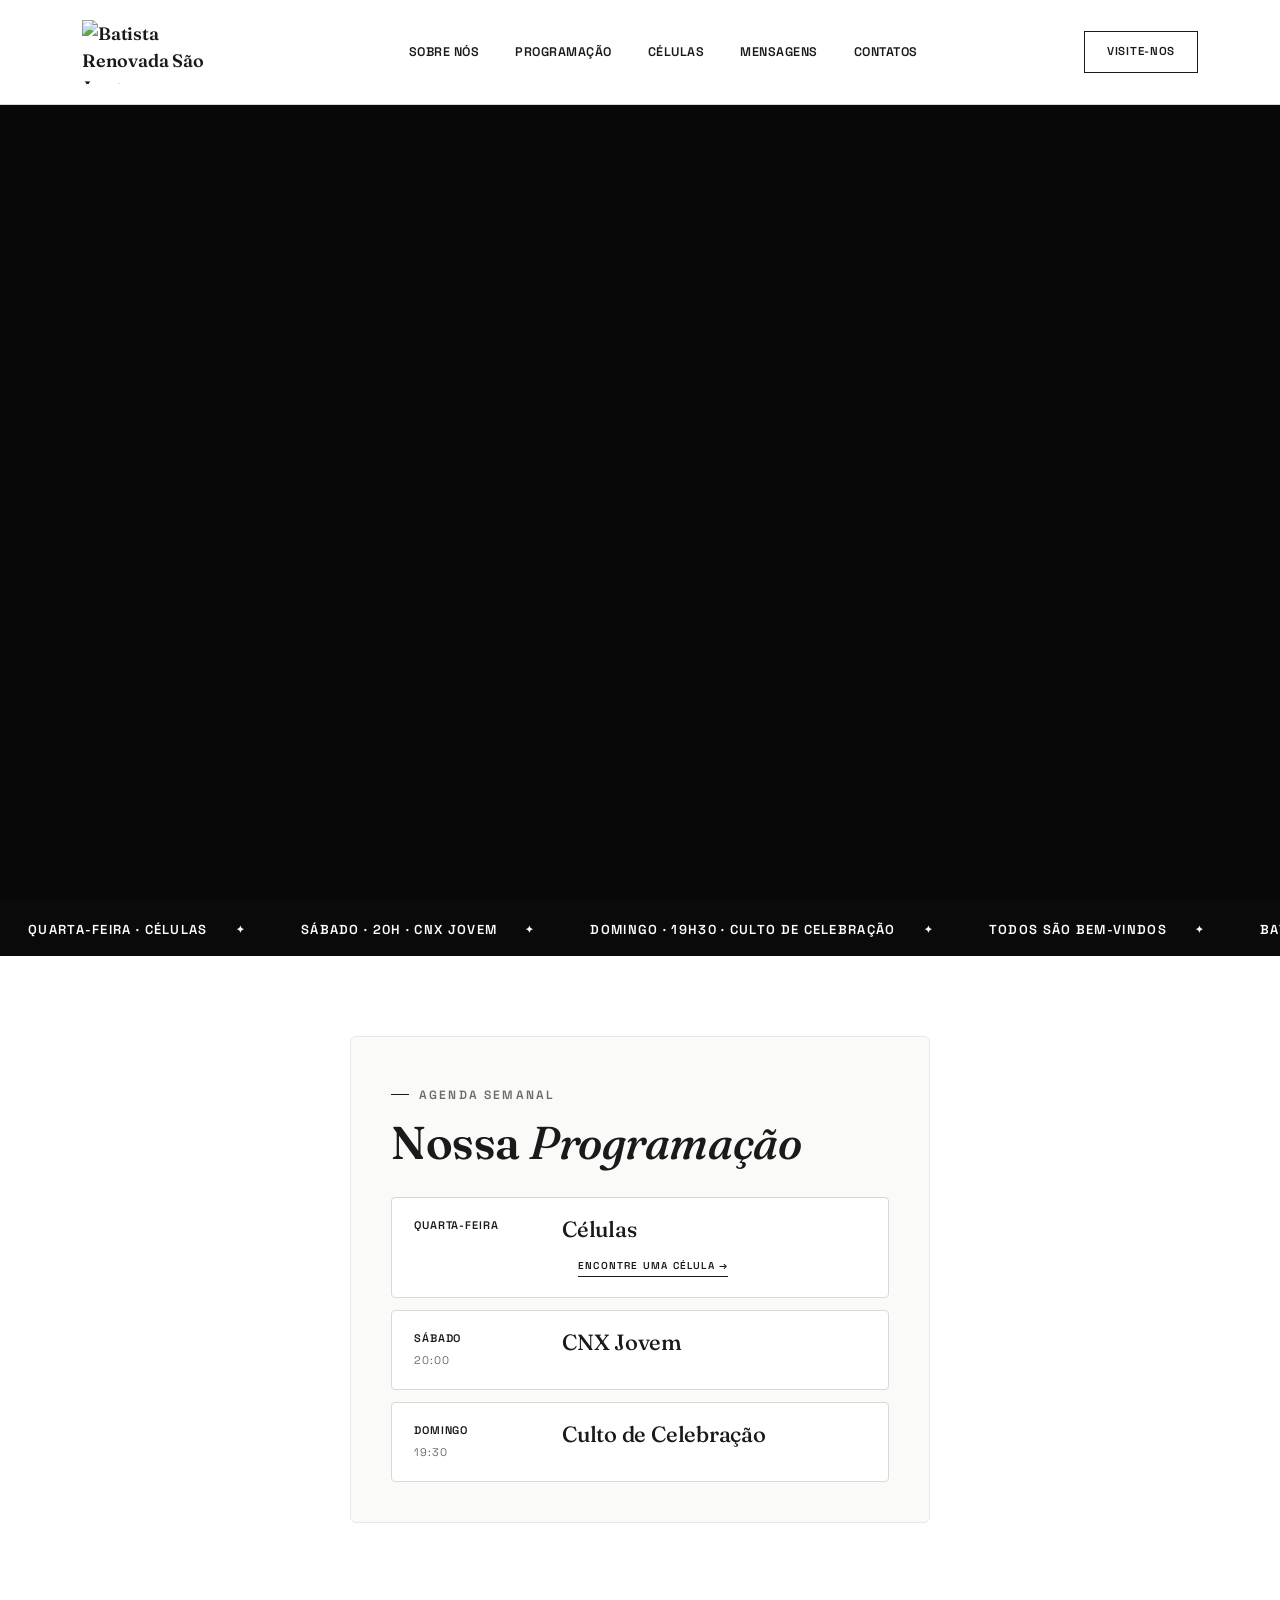
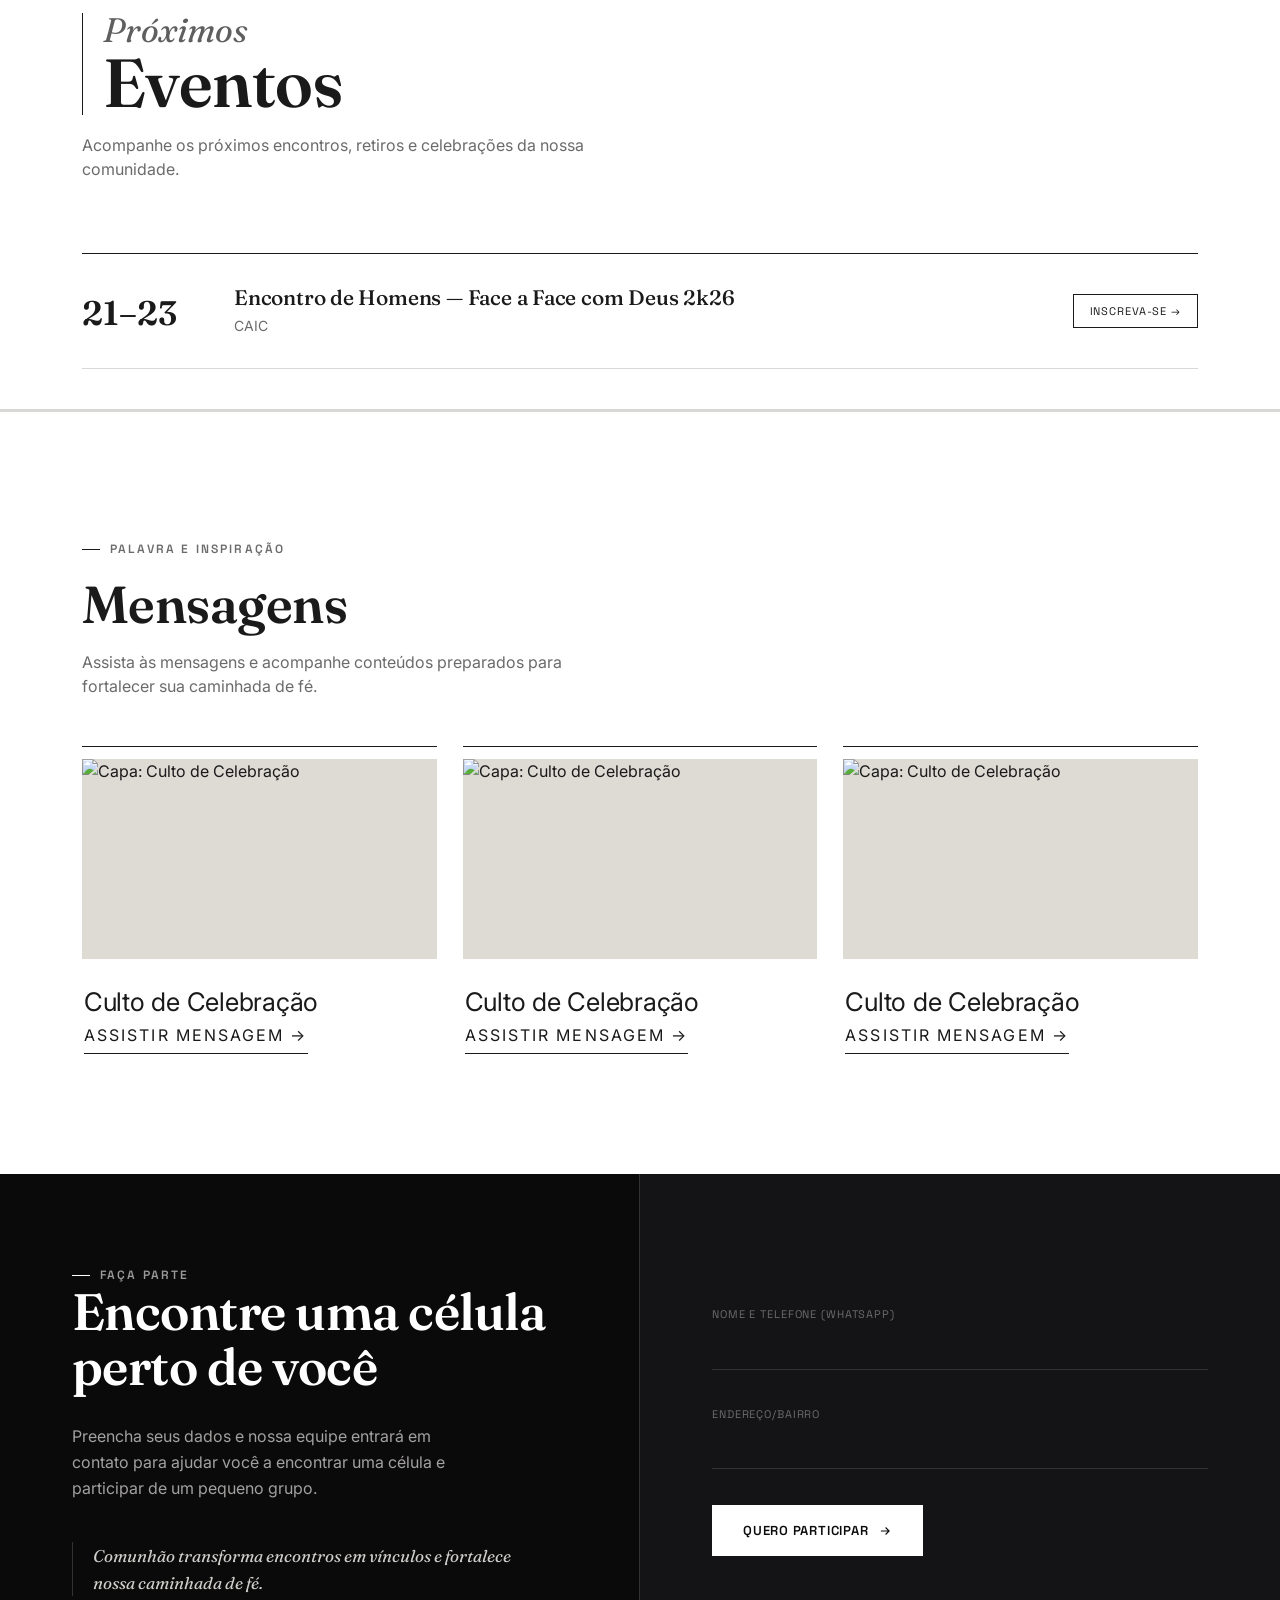
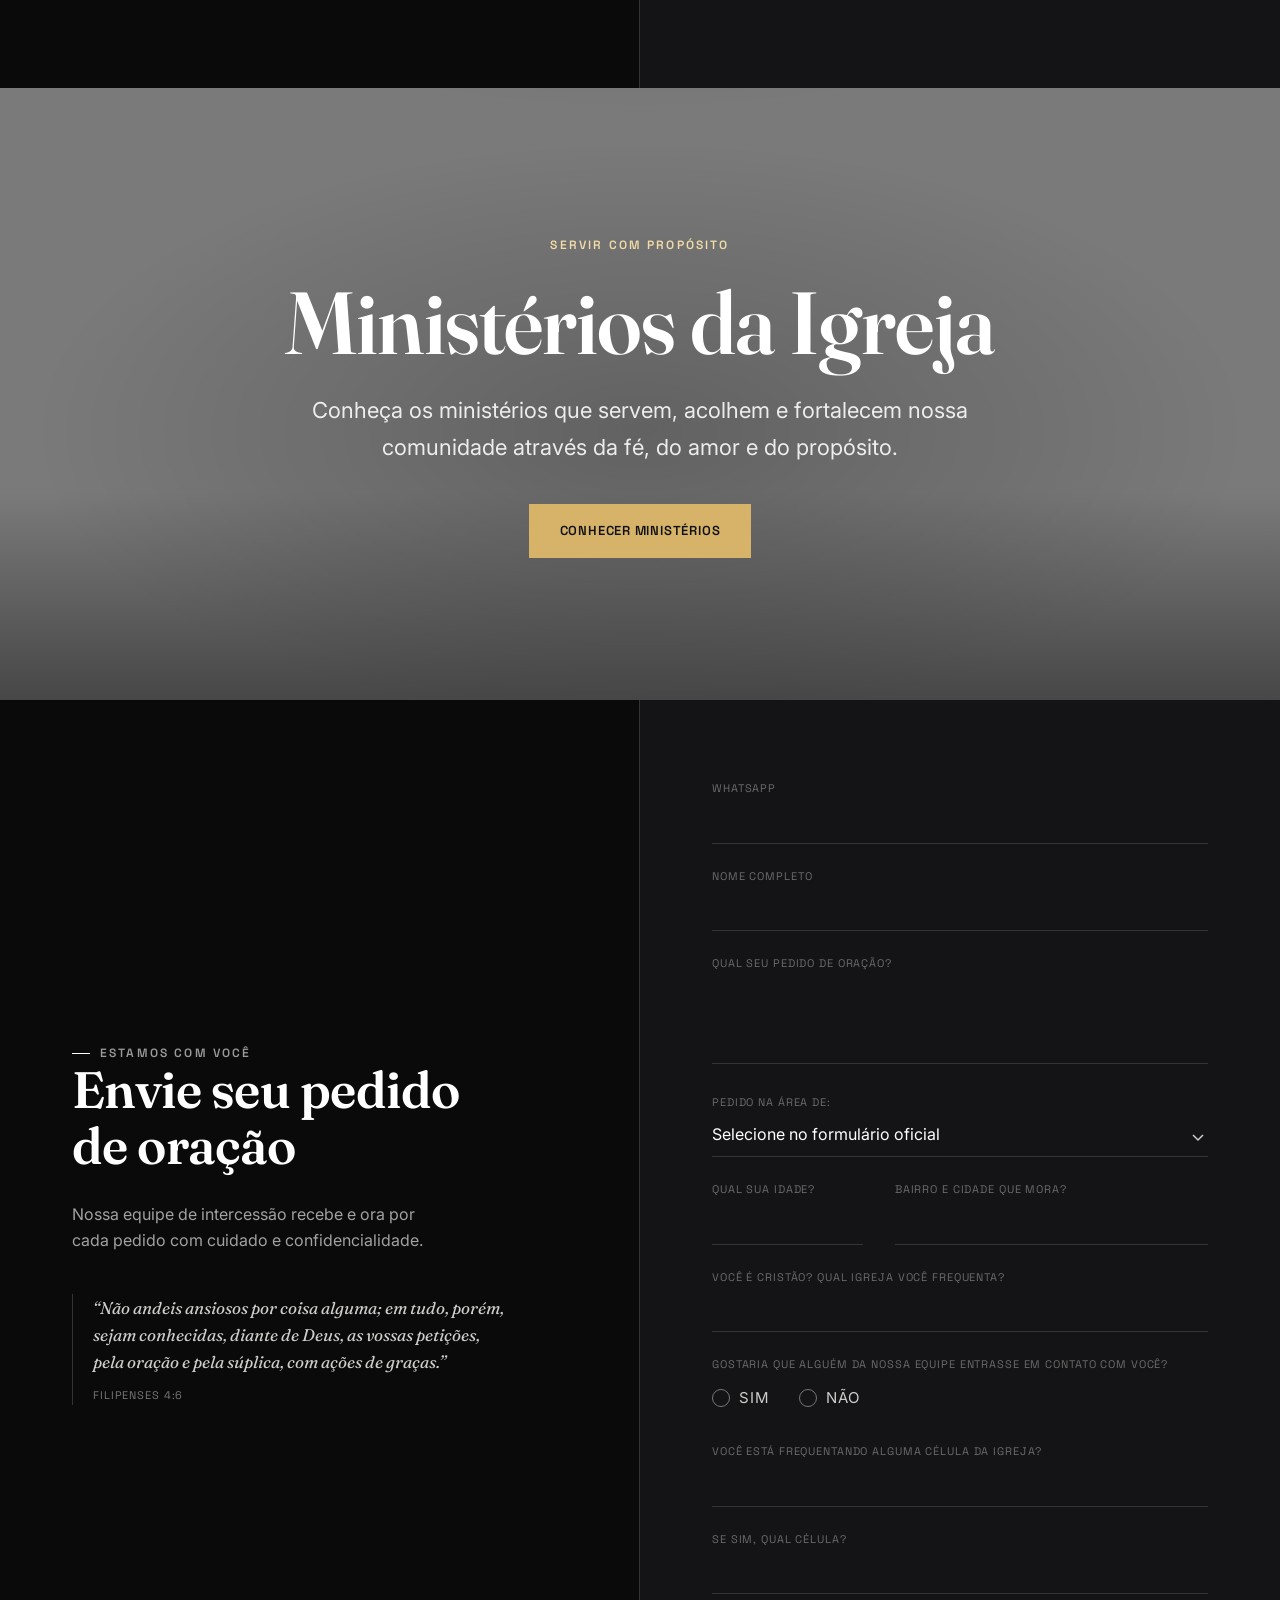
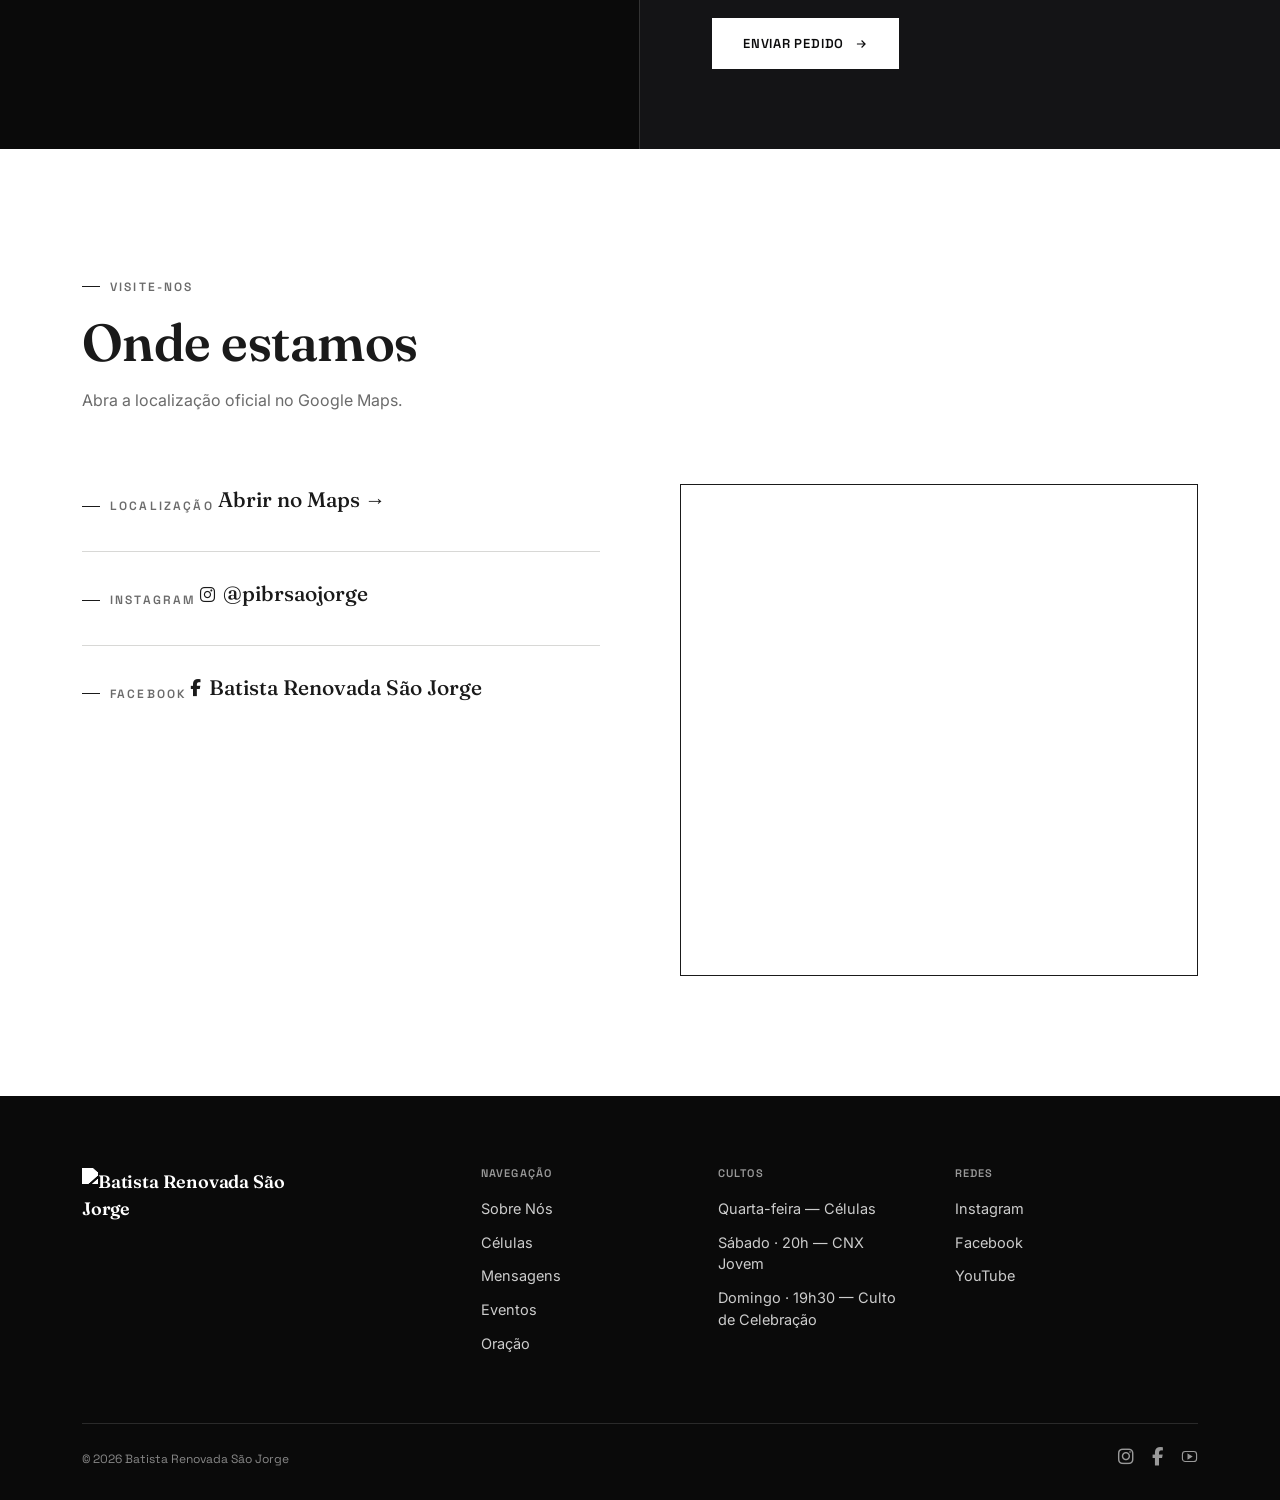
==== index.html @ 065ee894 "corrige site PIBR Sao Jorge" ====
<!DOCTYPE html>
<html lang="pt-BR">
<head>
<meta charset="UTF-8">
<meta name="viewport" content="width=device-width, initial-scale=1.0">
<title>Batista Renovada São Jorge</title>
<meta name="description" content="Batista Renovada São Jorge — uma igreja para sua família. Confira nossa programação, células e mensagens.">
    <link rel="icon" type="image/png" href="ativos/favicon/favicon-sao-jorge-v3.png">
    <link rel="shortcut icon" type="image/png" href="ativos/favicon/favicon-sao-jorge-v3.png">
    <link rel="apple-touch-icon" href="ativos/favicon/favicon-sao-jorge-v3.png">
<link rel="preconnect" href="https://fonts.googleapis.com">
<link rel="preconnect" href="https://fonts.gstatic.com" crossorigin>
<link href="https://fonts.googleapis.com/css2?family=Cormorant+Garamond:ital,wght@0,400;0,600;1,400&family=Inter:wght@300;400;500;600&display=swap" rel="stylesheet">
<link rel="stylesheet" href="style.css?v=20260803-oracao">
<link rel="stylesheet" href="https://cdnjs.cloudflare.com/ajax/libs/font-awesome/6.5.2/css/all.min.css">
</head>
<body>

<!-- ============ HEADER ============ -->
<header>
  <nav class="nav">
    <a href="#topo" class="logo">
      <img src="ativos/imagens/logo-horizontal-sao-jorge.png" alt="Batista Renovada São Jorge" width="575" height="230" decoding="async" fetchpriority="high">
    </a>
    <div class="navlinks">
      <a href="#sobre">Sobre Nós</a>
      <a href="#eventos">Programação</a>
      <a href="#celulas">Células</a>
      <a href="#mensagens">Mensagens</a>
      <a href="#contato">Contatos</a>
    </div>
    <div class="nav-cta">
      <a href="#contato" class="btn btn-outline">Visite-nos</a>
      <button class="burger" type="button" aria-label="Abrir menu" aria-expanded="false">
        <span></span><span></span>
      </button>
    </div>
  </nav>
</header>

<div class="mobile-overlay" aria-hidden="true">
  <a href="#sobre">Sobre Nós</a>
  <a href="#eventos">Programação</a>
  <a href="#celulas">Células</a>
  <a href="#mensagens">Mensagens</a>
  <a href="#contato">Contatos</a>
  <a href="https://www.instagram.com/pibrsaojorge/" class="btn btn-solid" target="_blank" rel="noopener noreferrer">Instagram</a>
</div>

<!-- ============ HERO ============ -->
<section class="hero" id="topo">
  <video class="hero-video" autoplay muted loop playsinline webkit-playsinline disablepictureinpicture preload="metadata" poster="ativos/imagens/hero-placeholder.svg">
    <source src="ativos/videos/hero-ano-da-familia-2026.mp4" type="video/mp4">
  </video>
  <div class="hero-video-controls" aria-label="Controles do vídeo">
    <button class="video-control video-sound" type="button" aria-label="Ativar som"><i class="fas fa-volume-mute" aria-hidden="true"></i></button>
    <button class="video-control video-pause" type="button" aria-label="Pausar vídeo"><i class="fas fa-pause" aria-hidden="true"></i></button>
  </div>
</section>

<!-- ============ STRIP ============ -->
<div class="strip" aria-hidden="true">
  <div class="strip-track">
    <span>Quarta-feira · Células</span>
    <span>Sábado · 20h · CNX Jovem</span>
    <span>Domingo · 19h30 · Culto de Celebração</span>
    <span>Todos são bem-vindos</span>
    <span>Batista Renovada São Jorge</span>
    <span>Quarta-feira · Células</span>
    <span>Sábado · 20h · CNX Jovem</span>
    <span>Domingo · 19h30 · Culto de Celebração</span>
    <span>Todos são bem-vindos</span>
    <span>Batista Renovada São Jorge</span>
  </div>
</div>

<!-- ============ SOBRE ============ -->
<section class="section" id="sobre">
  <div class="wrap">
    <div class="about-grid">
      <div class="schedule-program">
        <div class="eyebrow">Agenda semanal</div>
        <h2>Nossa <em>Programação</em></h2>
        <div class="schedule-list">
          <div class="schedule-item">
            <div class="schedule-slot">
              <div class="schedule-day">Quarta-feira</div>
            </div>
            <div class="schedule-details">
              <h3>Células</h3>
              <a href="https://docs.google.com/forms/d/e/1FAIpQLSfqIZYJtv6F9vRan0PyilGa80BLovGi2pSlhKbtDOMFa4vNsw/viewform" class="schedule-link" target="_blank" rel="noopener noreferrer">Encontre uma célula →</a>
            </div>
          </div>
          <div class="schedule-item">
            <div class="schedule-slot">
              <div class="schedule-day">Sábado</div>
              <div class="schedule-time">20:00</div>
            </div>
            <div class="schedule-details">
              <h3>CNX Jovem</h3>
            </div>
          </div>
          <div class="schedule-item">
            <div class="schedule-slot">
              <div class="schedule-day">Domingo</div>
              <div class="schedule-time">19:30</div>
            </div>
            <div class="schedule-details">
              <h3>Culto de Celebração</h3>
            </div>
          </div>
        </div>
      </div>
    </div>
  </div>
</section>

<!-- ============ EVENTOS ============ -->
<section class="section section-bone" id="eventos">
  <div class="wrap">
    <div class="s-head">
      <h2 class="events-title"><span class="events-title__lead">Próximos</span><span class="events-title__main">Eventos</span></h2>
      <p>Acompanhe os próximos encontros, retiros e celebrações da nossa comunidade.</p>
    </div>

    <div class="events-list">
      <div class="event-row">
        <div class="event-date"><span class="num">21–23</span></div>
        <div class="event-info">
          <h3>Encontro de Homens — Face a Face com Deus 2k26</h3>
          <p>CAIC</p>
        </div>
        <a class="event-tag" href="https://s0hv0asb.forms.app/facehomens" target="_blank" rel="noopener noreferrer" aria-label="Inscreva-se no Encontro de Homens — Face a Face com Deus 2k26">Inscreva-se →</a>
      </div>
    </div>
  </div>
</section>

<div class="line"></div>

<!-- ============ ASSISTA AO CULTO ============ -->
<section class="section watch-section" id="assista" hidden>
  <div class="wrap">
    <div class="watch-grid">
      <div class="watch-copy">
        <div class="eyebrow">Culto em vídeo</div>
        <h2>Não pôde vir? Assista ao nosso último culto</h2>
        <p>Reviva os momentos de louvor, palavra e comunhão da nossa igreja, onde quer que você esteja.</p>
        <button type="button" class="btn btn-outline watch-trigger">
          Assistir agora
          <i class="fas fa-play" aria-hidden="true"></i>
        </button>
      </div>
      <div class="watch-media">
        <button type="button" class="watch-thumb watch-trigger" aria-label="Assistir ao conteúdo completo">
          <img src="ativos/imagens/video-placeholder.svg" alt="Prévia do conteúdo em vídeo" width="480" height="854" loading="lazy" decoding="async">
          <span class="watch-play-icon"><i class="fas fa-play" aria-hidden="true"></i></span>
          <span class="watch-duration">3:21</span>
        </button>
      </div>
    </div>
  </div>
</section>

<div class="line"></div>

<!-- ============ GALERIA: FOTOS DO ÚLTIMO CULTO ============ -->
<section class="section gallery-section" id="galeria" hidden>
  <div class="wrap">
    <div class="s-head">
      <div class="eyebrow">Fotos do último culto</div>
      <h2>Reviva os melhores momentos</h2>
      <p>Uma seleção de fotos do nosso último encontro. Veja a galeria completa com todos os registros.</p>
    </div>

    <div class="culto-grid" id="cultoFeaturedGrid" aria-label="Fotos em destaque do último culto"></div>

    <div class="culto-more">
      <button type="button" class="btn btn-outline" id="cultoOpenAll">
        Ver todas as fotos <span class="culto-count" id="cultoCount"></span>
        <i class="fas fa-images" aria-hidden="true"></i>
      </button>
    </div>
  </div>
</section>

<!-- ============ MENSAGENS ============ -->
<section class="section messages-section" id="mensagens" aria-labelledby="messages-title">
  <div class="wrap">
    <div class="s-head messages-heading">
      <div class="eyebrow">Palavra e inspiração</div>
      <h2 id="messages-title">Mensagens</h2>
      <p>Assista às mensagens e acompanhe conteúdos preparados para fortalecer sua caminhada de fé.</p>
    </div>

    <div class="messages-grid" id="messagesGrid" aria-live="polite"></div>

    <article class="message-detail" id="messageDetail" aria-live="polite" hidden>
      <button type="button" class="message-detail__back" id="messageDetailBack">← Voltar para mensagens</button>
      <div class="message-detail__cover">
        <img id="messageDetailImage" src="" alt="">
      </div>
      <div class="message-detail__content">
        <h2 id="messageDetailTitle"></h2>
        <div class="message-detail__meta" id="messageDetailMeta" hidden>
          <span id="messageDetailDate"></span>
          <span id="messageDetailSpeaker"></span>
        </div>
        <p class="message-detail__description" id="messageDetailDescription"></p>
        <div class="message-video-block">
          <div class="eyebrow">YouTube</div>
          <div class="message-player" id="messagePlayer"></div>
          <a class="btn btn-outline message-youtube-link" id="messageYoutubeLink" href="https://www.youtube.com/@pibrsaojorge" target="_blank" rel="noopener noreferrer"><span aria-hidden="true">▶</span> Assistir no YouTube <span aria-hidden="true">↗</span></a>
        </div>
      </div>
    </article>
  </div>
</section>

<!-- Modal: grade com TODAS as fotos do culto -->
<div class="culto-modal" id="cultoModal" aria-hidden="true" role="dialog" aria-label="Galeria completa do último culto">
  <div class="culto-modal-head">
    <div>
      <div class="eyebrow">Fotos do último culto</div>
      <h3 id="cultoModalTotal"></h3>
    </div>
    <button type="button" class="culto-modal-close" id="cultoModalClose" aria-label="Fechar galeria">×</button>
  </div>
  <div class="culto-modal-thumbs" id="cultoModalThumbs"></div>
</div>

<!-- Visualizador: foto ampliada com navegação -->
<div class="culto-viewer" id="cultoViewer" aria-hidden="true" role="dialog" aria-label="Visualizador de foto">
  <button type="button" class="culto-viewer-close" id="cultoViewerClose" aria-label="Fechar visualizador">×</button>
  <button type="button" class="culto-viewer-nav culto-viewer-prev" id="cultoViewerPrev" aria-label="Foto anterior">‹</button>
  <div class="culto-viewer-stage">
    <img id="cultoViewerImg" src="" alt="">
    <div class="culto-viewer-counter" id="cultoViewerCounter"></div>
  </div>
  <button type="button" class="culto-viewer-nav culto-viewer-next" id="cultoViewerNext" aria-label="Próxima foto">›</button>
</div>


<div class="lightbox" aria-hidden="true" role="dialog" aria-label="Imagem ampliada">
  <button class="lightbox-close" type="button" aria-label="Fechar lightbox">×</button>
  <div class="lightbox-content"></div>
</div>

<!-- ============ CÉLULAS ============ -->
<section class="section-black cells-form-section" id="celulas" aria-labelledby="cells-title">
  <div class="prayer-section">
    <div class="prayer-text">
      <div class="eyebrow">Faça parte</div>
      <h2 id="cells-title">Encontre uma célula<br>perto de você</h2>
      <p>Preencha seus dados e nossa equipe entrará em contato para ajudar você a encontrar uma célula e participar de um pequeno grupo.</p>
      <div class="prayer-quote">
        Comunhão transforma encontros em vínculos e fortalece nossa caminhada de fé.
      </div>
    </div>
    <div class="prayer-form">
      <form class="visual-form" action="https://docs.google.com/forms/d/e/1FAIpQLSfqIZYJtv6F9vRan0PyilGa80BLovGi2pSlhKbtDOMFa4vNsw/viewform" method="GET" target="_blank" rel="noopener noreferrer">
        <div class="field">
          <label for="cells-name-phone">Nome e telefone (WhatsApp)</label>
          <input type="text" id="cells-name-phone" name="visual_nome_telefone" autocomplete="name" required>
        </div>
        <div class="field">
          <label for="cells-address">Endereço/Bairro</label>
          <input type="text" id="cells-address" name="visual_endereco_bairro" autocomplete="street-address" required>
        </div>
        <div class="form-submit">
          <button type="submit" class="btn btn-prayer">Quero participar
            <svg viewBox="0 0 24 24" fill="none" stroke="currentColor" stroke-width="2" aria-hidden="true"><path d="M5 12h14M13 6l6 6-6 6"/></svg>
          </button>
        </div>
      </form>
    </div>
  </div>
</section>

<!-- ============ HERO MINISTÉRIOS ============ -->
<section class="ministries-hero" id="ministerios" aria-labelledby="ministries-hero-title" hidden>
  <div class="ministries-hero__content">
    <span class="ministries-hero__eyebrow">Servir com propósito</span>
    <h2 id="ministries-hero-title">Ministérios da Igreja</h2>
    <p>Conheça os ministérios que servem, acolhem e fortalecem nossa comunidade através da fé, do amor e do propósito.</p>
    <div class="ministries-hero__actions">
      <a href="#ministerios-lista" class="btn btn-solid">Conhecer Ministérios</a>
    </div>
  </div>
</section>

<!-- ============ MINISTÉRIOS ============ -->
<section class="section" id="ministerios-lista" hidden>
  <div class="wrap">
    <div class="s-head">
      <div class="eyebrow">Vida em comunidade</div>
      <h2>Ministérios para cada fase da vida</h2>
      <p>De crianças a idosos, cada pessoa encontra aqui um lugar para crescer na fé e servir conforme seus dons.</p>
    </div>
  </div>
  <div class="wrap" style="padding:0;max-width:1180px;">
    <div class="min-grid">
      <div class="min-card">
        <span class="min-num">01</span>
        <svg viewBox="0 0 40 40" fill="none" stroke="currentColor" stroke-width="1.2" aria-hidden="true"><circle cx="20" cy="13" r="6"/><path d="M8 34c0-8 5-13 12-13s12 5 12 13"/></svg>
        <h3>Ministério Infantil</h3>
        <p>Um ambiente seguro e lúdico onde crianças de 0 a 11 anos aprendem sobre o amor de Deus através de histórias, música e brincadeiras.</p>
      </div>
      <div class="min-card">
        <span class="min-num">02</span>
        <svg viewBox="0 0 40 40" fill="none" stroke="currentColor" stroke-width="1.2" aria-hidden="true"><path d="M20 6L24 16L34 16L26 22L29 33L20 27L11 33L14 22L6 16L16 16Z"/></svg>
        <h3>Jovens &amp; Adolescentes</h3>
        <p>Encontros semanais, retiros e grupos de discipulado para adolescentes e jovens construírem uma fé própria e autêntica.</p>
      </div>
      <div class="min-card">
        <span class="min-num">03</span>
        <svg viewBox="0 0 40 40" fill="none" stroke="currentColor" stroke-width="1.2" aria-hidden="true"><path d="M12 28V14a8 8 0 0116 0v14M8 28h24M14 22h12"/></svg>
        <h3>Louvor &amp; Adoração</h3>
        <p>Equipe de música e produção dedicada a conduzir a igreja em momentos de adoração autêntica em cada culto.</p>
      </div>
      <div class="min-card">
        <span class="min-num">04</span>
        <svg viewBox="0 0 40 40" fill="none" stroke="currentColor" stroke-width="1.2" aria-hidden="true"><path d="M6 34c4-10 9-14 14-14s10 4 14 14M14 16a6 6 0 1112 0 6 6 0 01-12 0z"/></svg>
        <h3>Casais &amp; Famílias</h3>
        <p>Encontros, aconselhamento e estudos voltados a fortalecer o casamento e a vida familiar à luz da Palavra.</p>
      </div>
      <div class="min-card">
        <span class="min-num">05</span>
        <svg viewBox="0 0 40 40" fill="none" stroke="currentColor" stroke-width="1.2" aria-hidden="true"><path d="M20 4v8M20 28v8M4 20h8M28 20h8M9 9l5.5 5.5M25.5 25.5L31 31M31 9l-5.5 5.5M14.5 25.5L9 31"/><circle cx="20" cy="20" r="7"/></svg>
        <h3>Ação Social</h3>
        <p>Projetos de assistência a famílias em vulnerabilidade da comunidade, com doações, mutirões e visitas.</p>
      </div>
      <div class="min-card">
        <span class="min-num">06</span>
        <svg viewBox="0 0 40 40" fill="none" stroke="currentColor" stroke-width="1.2" aria-hidden="true"><path d="M8 12h24v18a2 2 0 01-2 2H10a2 2 0 01-2-2V12z"/><path d="M14 12V8a6 6 0 0112 0v4"/></svg>
        <h3>Discipulado &amp; Células</h3>
        <p>Pequenos grupos que se reúnem durante a semana em casas pelo bairro para estudo bíblico e comunhão próxima.</p>
      </div>
    </div>
  </div>
</section>

<!-- ============ ORAÇÃO ============ -->
<section class="section-black prayer-form-section" id="oracao" aria-labelledby="prayer-title">
  <div class="prayer-section">
    <div class="prayer-text">
      <div class="eyebrow">Estamos com você</div>
      <h2 id="prayer-title">Envie seu pedido<br>de oração</h2>
      <p>Nossa equipe de intercessão recebe e ora por cada pedido com cuidado e confidencialidade.</p>
      <div class="prayer-quote">
        “Não andeis ansiosos por coisa alguma; em tudo, porém, sejam conhecidas, diante de Deus, as vossas petições, pela oração e pela súplica, com ações de graças.”
        <span>Filipenses 4:6</span>
      </div>
    </div>
    <div class="prayer-form">
      <form class="visual-form" action="https://docs.google.com/forms/d/e/1FAIpQLSc4DKUBnNr9sAykEiqiCHdqqF8UVOKLT0g4MIXzWhpDorxwFg/viewform" method="GET" target="_blank" rel="noopener noreferrer">
        <div class="field">
          <label for="oracao-whatsapp">WhatsApp</label>
          <input type="tel" id="oracao-whatsapp" name="visual_whatsapp" autocomplete="tel">
        </div>
        <div class="field">
          <label for="oracao-nome">Nome completo</label>
          <input type="text" id="oracao-nome" name="visual_nome" autocomplete="name">
        </div>
        <div class="field">
          <label for="pedido">Qual seu pedido de oração?</label>
          <textarea id="pedido" name="visual_pedido"></textarea>
        </div>
        <div class="field">
          <label for="pedido-area">Pedido na área de:</label>
          <select id="pedido-area" name="visual_area">
            <option value="">Selecione no formulário oficial</option>
          </select>
        </div>
        <div class="prayer-form-row">
          <div class="field">
            <label for="oracao-idade">Qual sua idade?</label>
            <input type="text" id="oracao-idade" name="visual_idade" inputmode="numeric">
          </div>
          <div class="field">
            <label for="oracao-bairro">Bairro e cidade que mora?</label>
            <input type="text" id="oracao-bairro" name="visual_bairro_cidade" autocomplete="address-level2">
          </div>
        </div>
        <div class="field">
          <label for="oracao-cristao">Você é cristão? Qual igreja você frequenta?</label>
          <input type="text" id="oracao-cristao" name="visual_igreja">
        </div>
        <fieldset class="field choice-field">
          <legend>Gostaria que alguém da nossa equipe entrasse em contato com você?</legend>
          <label><input type="radio" name="visual_contato" value="Sim"> Sim</label>
          <label><input type="radio" name="visual_contato" value="Não"> Não</label>
        </fieldset>
        <div class="field">
          <label for="oracao-frequenta-celula">Você está frequentando alguma célula da igreja?</label>
          <input type="text" id="oracao-frequenta-celula" name="visual_frequenta_celula">
        </div>
        <div class="field">
          <label for="oracao-qual-celula">Se sim, qual célula?</label>
          <input type="text" id="oracao-qual-celula" name="visual_qual_celula">
        </div>
        <div class="form-submit">
          <button type="submit" class="btn btn-prayer">Enviar pedido
            <svg viewBox="0 0 24 24" fill="none" stroke="currentColor" stroke-width="2" aria-hidden="true"><path d="M5 12h14M13 6l6 6-6 6"/></svg>
          </button>
        </div>
      </form>
    </div>
  </div>
</section>

<!-- ============ CONTATO ============ -->
<section class="section" id="contato">
  <div class="wrap">
    <div class="s-head">
      <div class="eyebrow">Visite-nos</div>
      <h2>Onde estamos</h2>
      <p>Abra a localização oficial no Google Maps.</p>
    </div>

    <div class="contact-grid">
      <div class="contact-info">
        <div class="item">
          <div class="eyebrow">Localização</div>
          <a href="https://maps.app.goo.gl/Zh7oNwX47n16Xvof6" target="_blank" rel="noopener noreferrer">Abrir no Maps →</a>
        </div>
        <div class="item">
          <div class="eyebrow">Instagram</div>
          <a class="contact-social-link" href="https://www.instagram.com/pibrsaojorge/" target="_blank" rel="noopener noreferrer"><i class="fab fa-instagram" aria-hidden="true"></i><span>@pibrsaojorge</span></a>
        </div>
        <div class="item">
          <div class="eyebrow">Facebook</div>
          <a class="contact-social-link" href="https://www.facebook.com/batistarenovadasaojorge" target="_blank" rel="noopener noreferrer"><i class="fab fa-facebook-f" aria-hidden="true"></i><span>Batista Renovada São Jorge</span></a>
        </div>
      </div>
      <div class="map-frame">
        <iframe
          src="https://www.google.com/maps?q=Primeira+Igreja+Batista+Renovada,+Av.+Carlos+Gomes,+Jardim+Sao+Jorge,+Paranavai,+PR,+87711-070&amp;output=embed"
          loading="lazy"
          referrerpolicy="no-referrer-when-downgrade"
          title="Localização da igreja">
        </iframe>
      </div>
    </div>
  </div>
</section>

<!-- ============ FOOTER ============ -->
<footer>
  <div class="wrap">
    <div class="footer-top">
      <div class="footer-brand">
        <a href="#topo" class="logo">
          <img src="ativos/imagens/logo-horizontal-sao-jorge.png" alt="Batista Renovada São Jorge" loading="lazy" decoding="async" width="575" height="230">
        </a>
      </div>
      <div class="footer-col">
        <h4>Navegação</h4>
        <a href="#sobre">Sobre Nós</a>
        <a href="#celulas">Células</a>
        <a href="#mensagens">Mensagens</a>
        <a href="#eventos">Eventos</a>
        <a href="#oracao">Oração</a>
      </div>
      <div class="footer-col">
        <h4>Cultos</h4>
        <p>Quarta-feira — Células</p>
        <p>Sábado · 20h — CNX Jovem</p>
        <p>Domingo · 19h30 — Culto de Celebração</p>
      </div>
      <div class="footer-col">
        <h4>Redes</h4>
        <a href="https://www.instagram.com/pibrsaojorge/" target="_blank" rel="noopener noreferrer">Instagram</a>
        <a href="https://www.facebook.com/batistarenovadasaojorge" target="_blank" rel="noopener noreferrer">Facebook</a>
        <a href="https://www.youtube.com/@pibrsaojorge" target="_blank" rel="noopener noreferrer">YouTube</a>
      </div>
    </div>
    <div class="footer-bottom">
      <span>© 2026 Batista Renovada São Jorge</span>
      <div class="socials">
        <a href="https://www.instagram.com/pibrsaojorge/" target="_blank" rel="noopener noreferrer" aria-label="Instagram"><i class="fab fa-instagram" aria-hidden="true"></i></a>
        <a href="https://www.facebook.com/batistarenovadasaojorge" target="_blank" rel="noopener noreferrer" aria-label="Facebook"><i class="fab fa-facebook-f" aria-hidden="true"></i></a>
        <a href="https://www.youtube.com/@pibrsaojorge" target="_blank" rel="noopener noreferrer" aria-label="YouTube"><svg viewBox="0 0 24 24" fill="none" stroke="currentColor" stroke-width="1.6" aria-hidden="true"><rect x="2" y="5" width="20" height="14" rx="4"/><path d="M10 9l5 3-5 3z" fill="currentColor"/></svg></a>
      </div>
    </div>
  </div>
</footer>

<script src="script.js?v=20260808-scroll-top"></script>
</body>
</html>
---- style.css ----
@import url("https://fonts.googleapis.com/css2?family=Fraunces:ital,opsz,wght@0,9..144,300;0,9..144,400;0,9..144,500;0,9..144,600;0,9..144,700;1,9..144,400;1,9..144,500&family=Inter:wght@400;500;600&family=Space+Grotesk:wght@500;600&display=swap");

:root{
  --black:#0a0a0a;
  --ink:#1a1a1a;
  --white:#ffffff;
  --bone:#ffffff;
  --grey:#6b6b6b;
  --line:#d8d8d6;
  --line-dark:#333333;
  --display: 'Fraunces', serif;
  --body: 'Inter', sans-serif;
  --mono: 'Space Grotesk', sans-serif;
}

*{margin:0;padding:0;box-sizing:border-box;}
html{scroll-behavior:smooth;background-color:var(--white);}
body{
  font-family:var(--body);
  background-color:var(--white);
  color:var(--ink);
  line-height:1.5;
  -webkit-font-smoothing:antialiased;
}
@media (prefers-reduced-motion: reduce){
  html{scroll-behavior:auto;}
  *{animation-duration:0.01ms !important; animation-iteration-count:1 !important; transition-duration:0.01ms !important;}
}

a{color:inherit;text-decoration:none;}
img{max-width:100%;display:block;}
section{position:relative;background-color:var(--white);}
.wrap{max-width:1180px;margin:0 auto;padding:0 32px;}

.eyebrow{
  font-family:var(--mono);
  font-size:12px;
  font-weight:600;
  letter-spacing:0.18em;
  text-transform:uppercase;
  color:var(--grey);
  display:inline-flex;
  align-items:center;
  gap:10px;
}
.eyebrow::before{
  content:'';
  width:18px;height:1px;
  background:var(--ink);
  display:inline-block;
}

h1,h2,h3,h4{font-family:var(--display);font-weight:600;line-height:1.08;letter-spacing:-0.01em;}

.btn{
  font-family:var(--mono);
  font-size:13px;
  font-weight:600;
  letter-spacing:0.06em;
  text-transform:uppercase;
  padding:16px 30px;
  border:1px solid var(--ink);
  display:inline-flex;
  align-items:center;
  gap:10px;
  background:transparent;
  cursor:pointer;
  transition:background .25s ease, color .25s ease;
}
.btn-solid{background:var(--ink);color:var(--white);}
.btn-solid:hover{background:var(--white);color:var(--ink);}
.btn-outline:hover{background:var(--ink);color:var(--white);}
.btn svg{width:14px;height:14px;transition:transform .25s ease;}
.btn:hover svg{transform:translateX(3px);}

/* ============ HEADER ============ */
header{
  position:fixed;top:0;left:0;right:0;
  z-index:100;
  background-color:var(--white);
  border-bottom:1px solid var(--line);
}
.nav{
  max-width:1180px;margin:0 auto;padding:20px 32px;
  display:flex;align-items:center;justify-content:space-between;
}
.logo{
  font-family:var(--display);
  font-size:18px;font-weight:600;
  letter-spacing:-0.01em;
  display:flex;align-items:center;gap:10px;
}
.logo img{width:auto;height:64px;object-fit:contain;display:block;}
.logo .mark{width:26px;height:26px;flex-shrink:0;}
.logo span{display:block;}
.logo .sub{display:block;font-family:var(--mono);font-size:9px;font-weight:600;letter-spacing:0.14em;color:var(--grey);text-transform:uppercase;margin-top:1px;}
.navlinks{display:flex;gap:36px;font-family:var(--mono);font-size:12.5px;font-weight:600;letter-spacing:0.04em;text-transform:uppercase;}
.navlinks a{position:relative;padding:4px 0;}
.navlinks a::after{
  content:'';position:absolute;bottom:0;left:0;right:0;height:1px;
  background:var(--ink);transform:scaleX(0);transform-origin:right;
  transition:transform .3s ease;
}
.navlinks a:hover::after{transform:scaleX(1);transform-origin:left;}
.nav-cta{display:flex;align-items:center;gap:18px;}
.nav-cta .btn{padding:11px 22px;font-size:11.5px;}
.burger{display:none;flex-direction:column;gap:5px;cursor:pointer;background:none;border:none;}
.burger span{width:24px;height:1.5px;background:var(--ink);display:block;}

/* ============ HERO ============ */
.hero{
  position:relative;
  height:calc(100vh - 105px);
  height:calc(100svh - 105px);
  min-height:620px;
  margin-top:105px;
  padding:0;
  color:var(--white);
  background:var(--black);
  overflow:hidden;
}
.hero::before{
  content:"";
  position:absolute;
  inset:0;
  z-index:1;
  background:rgba(0,0,0,.18);
  pointer-events:none;
}
.hero-video{
  position:absolute;
  inset:0;
  z-index:0;
  width:100%;
  height:100%;
  object-fit:contain;
  object-position:center center;
}
.hero-video[hidden],.hero-video-controls[hidden]{display:none;}
.hero-video-controls{
  position:absolute;
  left:28px;
  right:28px;
  bottom:24px;
  z-index:3;
  display:flex;
  align-items:center;
  justify-content:space-between;
  pointer-events:none;
}
.video-control{
  display:grid;
  place-items:center;
  min-width:42px;
  width:42px;
  height:42px;
  border:1px solid rgba(255,255,255,.56);
  border-radius:999px;
  padding:0;
  color:var(--white);
  background:rgba(0,0,0,.25);
  backdrop-filter:blur(7px);
  font-family:Arial, Helvetica, sans-serif;
  font-size:18px;
  font-weight:600;
  line-height:1;
  cursor:pointer;
  pointer-events:auto;
}
.video-control i{
  pointer-events:none;
}
.video-control:hover{
  background:var(--white);
  color:var(--ink);
}
/* ============ MARQUEE STRIP ============ */
.strip{
  background:var(--black);color:var(--white);
  padding:16px 0;overflow:hidden;white-space:nowrap;
}
.strip-track{display:inline-flex;gap:0;animation:scroll 32s linear infinite;}
.strip-track span{
  font-family:var(--mono);font-size:13px;font-weight:600;letter-spacing:0.1em;text-transform:uppercase;
  padding:0 28px;display:inline-flex;align-items:center;gap:28px;
}
.strip-track span::after{content:'✦';font-size:10px;}
@keyframes scroll{from{transform:translateX(0);}to{transform:translateX(-50%);}}

/* ============ SECTION GENERIC ============ */
.section{padding:120px 0;}
.section-bone{background-color:var(--white);}
.section-black{background:var(--black);color:var(--white);}
.section-black .eyebrow{color:#9a9a9a;}
.section-black .eyebrow::before{background:var(--white);}
.section-black .line{background:var(--line-dark);}

.s-head{max-width:680px;margin-bottom:72px;}
.s-head h2{font-size:clamp(32px,4.4vw,52px);margin-top:18px;}
.s-head p{color:var(--grey);font-size:16px;margin-top:18px;max-width:520px;}
.section-black .s-head p{color:#a8a8a8;}

/* ============ SOBRE ============ */
#sobre{padding-top:80px;padding-bottom:32px;}
.about-grid{
  display:grid;grid-template-columns:minmax(0, 1fr);align-items:start;
}
.about-text p{color:var(--ink);font-size:17px;line-height:1.75;margin-bottom:20px;}
.about-text p.lead2{font-family:var(--display);font-size:24px;font-weight:500;line-height:1.4;font-style:italic;margin-bottom:28px;}
.verse-block{
  border-left:1px solid var(--ink);
  padding-left:28px;margin-top:36px;
}
.verse-block p{font-family:var(--display);font-style:italic;font-size:18px;line-height:1.6;}
.verse-block cite{font-family:var(--mono);font-size:12px;font-style:normal;text-transform:uppercase;letter-spacing:0.08em;color:var(--grey);display:block;margin-top:10px;}

.schedule-program{
  width:min(580px,100%);
  margin:0 auto;
  padding:40px;
  border:1px solid #e8e8e5;
  border-radius:6px;
  background:#fafaf9;
}
.schedule-program .eyebrow{margin-bottom:14px;}
.schedule-program > h2{font-size:clamp(34px,4vw,46px);}
.schedule-program > h2 em{font-weight:500;}
.schedule-list{display:grid;gap:12px;margin-top:30px;}
.schedule-item{
  display:grid;
  grid-template-columns:128px minmax(0,1fr);
  gap:20px;
  padding:20px 22px;
  border:1px solid var(--line);
  border-radius:4px;
  background:var(--white);
}
.schedule-day{
  font-family:var(--mono);
  font-size:11px;
  font-weight:600;
  letter-spacing:.08em;
  line-height:1.3;
  text-transform:uppercase;
}
.schedule-time{
  margin-top:7px;
  font-family:var(--mono);
  font-size:11px;
  color:var(--grey);
  letter-spacing:.08em;
}
.schedule-details h3{font-size:22px;font-weight:500;}
.schedule-description{margin-top:7px;color:var(--grey);font-size:13px;}
.schedule-notes{margin-top:14px;color:var(--grey);font-size:12px;line-height:1.65;}
.schedule-tag,
.schedule-link{
  display:inline-block;
  margin-top:16px;
  font-family:var(--mono);
  font-size:10px;
  font-weight:600;
  letter-spacing:.12em;
  text-transform:uppercase;
}
.schedule-tag{color:var(--grey);}
.schedule-link{margin-left:16px;border-bottom:1px solid var(--ink);padding-bottom:3px;}
.schedule-link:hover{border-bottom-color:transparent;}
/* ============ CÉLULAS ============ */
.cells-section{background-color:var(--white);border-top:1px solid var(--line);border-bottom:1px solid var(--line);}
.cells-grid{display:grid;grid-template-columns:1.15fr .85fr;gap:80px;align-items:center;}
.cells-copy h2{font-size:clamp(42px,6vw,72px);margin:18px 0 22px;}
.cells-copy p{max-width:600px;color:var(--grey);font-size:17px;line-height:1.75;margin-bottom:32px;}
.cells-card{min-height:360px;background:var(--black);color:var(--white);padding:48px;display:flex;flex-direction:column;justify-content:space-between;}
.cells-number{font-family:var(--mono);font-size:13px;color:#888;letter-spacing:.12em;}
.cells-card h3{font-size:30px;margin-bottom:16px;}
.cells-card p{color:#aaa;font-size:15px;line-height:1.7;}

/* ============ ASSISTA AO CULTO ============ */
.watch-section{background-color:var(--white);}
#assista{padding-top:50px;}
.watch-grid{
  display:grid;grid-template-columns:1.05fr .95fr;gap:80px;align-items:center;
}
.watch-copy h2{font-size:clamp(32px,4vw,44px);margin:18px 0 20px;}
.watch-copy p{max-width:480px;color:var(--grey);font-size:17px;line-height:1.75;margin-bottom:32px;}
.watch-trigger{background:none;}
.watch-trigger i{font-size:11px;}

.watch-media{display:flex;justify-content:center;}
.watch-thumb{
  position:relative;
  display:block;
  width:100%;
  max-width:320px;
  aspect-ratio:9/16;
  overflow:hidden;
  border:1px solid var(--ink);
  background:var(--black);
  padding:0;
  cursor:pointer;
}
.watch-thumb img{
  width:100%;height:100%;
  object-fit:cover;
  transition:transform .5s ease, filter .5s ease;
}
.watch-thumb:hover img{transform:scale(1.04);filter:saturate(1.08);}
.watch-play-icon{
  position:absolute;
  inset:0;
  display:grid;place-items:center;
  z-index:2;
}
.watch-play-icon i{
  display:grid;place-items:center;
  width:64px;height:64px;
  border:1px solid rgba(255,255,255,.72);
  border-radius:50%;
  background:rgba(0,0,0,.34);
  backdrop-filter:blur(10px);
  color:var(--white);
  font-size:20px;
  transition:background .25s ease, color .25s ease, transform .25s ease;
}
.watch-thumb:hover .watch-play-icon i{background:var(--white);color:var(--ink);transform:scale(1.08);}
.watch-duration{
  position:absolute;
  right:14px;bottom:14px;
  z-index:2;
  font-family:var(--mono);
  font-size:12px;font-weight:600;
  letter-spacing:.04em;
  color:var(--white);
  background:rgba(0,0,0,.5);
  padding:5px 10px;
}

/* ============ MENSAGENS ============ */
.messages-section{background:var(--white);border-top:1px solid var(--line);}
.messages-heading{max-width:720px;margin-bottom:48px;}
.messages-grid{display:grid;grid-template-columns:repeat(3,minmax(0,1fr));gap:26px;}
.messages-grid[hidden],.message-detail[hidden]{display:none;}
.message-card{display:flex;flex-direction:column;min-width:0;border-top:1px solid var(--ink);padding-top:12px;cursor:pointer;}
.message-card:focus-visible{outline:2px solid var(--ink);outline-offset:6px;}
.message-card__media{position:relative;aspect-ratio:16/9;overflow:hidden;background:#dedbd5;}
.message-card__media img{width:100%;height:100%;display:block;object-fit:cover;transition:transform .45s ease;}
.message-card:hover .message-card__media img{transform:scale(1.025);}
.message-card__content{display:flex;flex:1;flex-direction:column;padding:20px 2px 0;}
.message-card__date,.message-card__speaker{font-size:10px;font-weight:600;letter-spacing:.14em;text-transform:uppercase;color:var(--muted);}
.message-card h3{margin:10px 0 8px;font-family:var(--serif);font-size:clamp(25px,2vw,34px);font-weight:400;line-height:1.02;}
.message-card__speaker{color:var(--ink);}
.message-card p{margin:15px 0 22px;color:var(--muted);font-size:14px;line-height:1.65;}
.message-card__action{align-self:flex-start;margin-top:auto;padding:0 0 6px;border:0;border-bottom:1px solid var(--ink);background:transparent;color:var(--ink);font:600 10px/1 var(--sans);letter-spacing:.13em;text-transform:uppercase;cursor:pointer;transition:opacity .2s ease;}
.message-card__action:hover{opacity:.55;}
.message-detail{max-width:900px;margin:0 auto;scroll-margin-top:110px;}
.message-detail__back{margin:0 0 22px;padding:0;border:0;background:transparent;color:var(--muted);font:600 10px/1 var(--sans);letter-spacing:.13em;text-transform:uppercase;cursor:pointer;}
.message-detail__back:hover{color:var(--ink);}
.message-detail__cover{aspect-ratio:16/9;overflow:hidden;background:#dedbd5;}
.message-detail__cover img{width:100%;height:100%;display:block;object-fit:cover;}
.message-detail__content{max-width:760px;margin:30px auto 0;}
.message-detail__content h2{margin:0;font-size:clamp(32px,4vw,54px);line-height:1.02;animation:fadeInUp .55s ease both;}
.message-detail__meta{display:flex;align-items:center;flex-wrap:wrap;gap:0;margin-top:12px;color:var(--muted);font-size:10px;font-weight:600;letter-spacing:.14em;text-transform:uppercase;}
.message-detail__meta[hidden]{display:none;}
.message-detail__meta span+span::before{content:"·";display:inline-block;margin:0 9px;color:var(--muted);}
.message-detail__description{max-width:680px;margin:18px 0 32px;color:var(--muted);font-size:15px;line-height:1.7;}
.message-detail__description[hidden]{display:none;}
.message-video-block{max-width:720px;margin:30px auto 0;}
.message-video-block>.eyebrow{margin-bottom:10px;font-size:9px;font-weight:600;letter-spacing:.18em;animation:fadeInUp .55s .06s ease both;}
.message-video-block>.eyebrow::before{content:"— ";}
.message-player{position:relative;width:100%;aspect-ratio:16/9;overflow:hidden;background:#141416;animation:fadeInUp .55s .1s ease both;}
.message-player iframe{position:absolute;inset:0;width:100%;height:100%;border:0;}
.message-player__empty{width:100%;height:100%;display:grid;place-items:center;margin:0;color:#aaa;font-size:11px;font-weight:600;letter-spacing:.16em;text-transform:uppercase;}
.message-youtube-link{margin-top:14px;padding:10px 14px;font-size:9px;letter-spacing:.09em;border-color:rgba(16,16,16,.45);gap:7px;}
.message-youtube-link:hover{background:rgba(16,16,16,.04);color:var(--ink);}

/* ============ GALERIA: FOTOS DO ÚLTIMO CULTO ============ */
.gallery-section{background-color:var(--white);}

.culto-grid{
  display:grid;
  grid-template-columns:repeat(4, 1fr);
  gap:14px;
}
.culto-photo{
  display:block;
  width:100%;
  padding:0;
  cursor:pointer;
  background:none;
  border:none;
}
.culto-photo-frame{
  position:relative;
  display:block;
  aspect-ratio:4/5;
  overflow:hidden;
  border:1px solid var(--ink);
  background-color:var(--white);
}
.culto-photo-frame img{
  position:absolute;
  inset:0;
  width:100%;height:100%;
  object-fit:cover;
  transition:transform .5s ease, filter .5s ease;
}
.culto-photo:hover .culto-photo-frame img{transform:scale(1.04);filter:saturate(1.08);}

.culto-more{
  display:flex;justify-content:center;
  margin-top:40px;
}
.culto-more .btn i{font-size:13px;}

/* Modal: grade com todas as fotos */
.culto-modal{
  position:fixed;
  inset:0;
  z-index:320;
  display:flex;
  flex-direction:column;
  background:var(--white);
  opacity:0;
  visibility:hidden;
  transition:opacity .22s ease, visibility .22s ease;
}
.culto-modal.open{opacity:1;visibility:visible;}
.culto-modal-head{
  display:flex;
  align-items:flex-end;
  justify-content:space-between;
  gap:20px;
  padding:26px 32px;
  border-bottom:1px solid var(--line);
  flex-shrink:0;
}
.culto-modal-head h3{font-size:22px;margin-top:8px;}
.culto-modal-close{
  width:44px;height:44px;flex-shrink:0;
  border:1px solid var(--ink);
  border-radius:50%;
  background:transparent;
  color:var(--ink);
  font-size:28px;line-height:1;
  cursor:pointer;
}
.culto-modal-close:hover{background:var(--ink);color:var(--white);}
.culto-modal-thumbs{
  flex:1;
  overflow-y:auto;
  padding:28px 32px 48px;
  display:grid;
  grid-template-columns:repeat(6, 1fr);
  gap:10px;
  -webkit-overflow-scrolling:touch;
}

/* Visualizador: foto ampliada com navegação */
.culto-viewer{
  position:fixed;
  inset:0;
  z-index:340;
  display:grid;
  grid-template-columns:auto 1fr auto;
  align-items:center;
  gap:8px;
  padding:20px;
  background:rgba(0,0,0,.92);
  opacity:0;
  visibility:hidden;
  transition:opacity .22s ease, visibility .22s ease;
}
.culto-viewer.open{opacity:1;visibility:visible;}
.culto-viewer-stage{
  position:relative;
  height:100%;
  display:grid;
  place-items:center;
}
.culto-viewer-stage img{
  max-width:100%;
  max-height:86vh;
  border:1px solid rgba(255,255,255,.28);
  object-fit:contain;
}
.culto-viewer-counter{
  position:absolute;
  bottom:-34px;left:50%;
  transform:translateX(-50%);
  font-family:var(--mono);
  font-size:12px;font-weight:600;letter-spacing:.06em;
  color:rgba(255,255,255,.72);
  white-space:nowrap;
}
.culto-viewer-nav{
  width:52px;height:52px;flex-shrink:0;
  display:grid;place-items:center;
  border:1px solid rgba(255,255,255,.48);
  border-radius:50%;
  background:rgba(0,0,0,.24);
  color:var(--white);
  font-size:30px;line-height:1;
  cursor:pointer;
}
.culto-viewer-nav:hover{background:var(--white);color:var(--ink);}
.culto-viewer-close{
  position:absolute;
  top:18px;right:22px;
  z-index:2;
  width:44px;height:44px;
  border:1px solid rgba(255,255,255,.48);
  border-radius:50%;
  color:var(--white);
  background:rgba(0,0,0,.24);
  font-size:34px;line-height:1;
  cursor:pointer;
}
.culto-viewer-close:hover{background:var(--white);color:var(--ink);}

.lightbox{
  position:fixed;
  inset:0;
  z-index:300;
  display:grid;
  place-items:center;
  padding:28px;
  background:rgba(0,0,0,.86);
  opacity:0;
  visibility:hidden;
  transition:opacity .22s ease, visibility .22s ease;
}
.lightbox.open{
  opacity:1;
  visibility:visible;
}
.lightbox-content{
  width:min(960px,100%);
  max-height:86vh;
  display:grid;
  place-items:center;
}
.lightbox-content img,.lightbox-content video{
  max-width:100%;
  max-height:86vh;
  border:1px solid rgba(255,255,255,.28);
  object-fit:contain;
}
.lightbox-close{
  position:absolute;
  top:18px;
  right:22px;
  width:44px;
  height:44px;
  border:1px solid rgba(255,255,255,.48);
  border-radius:50%;
  color:var(--white);
  background:rgba(0,0,0,.24);
  font-size:34px;
  line-height:1;
  cursor:pointer;
}

/* ============ HERO MINISTÉRIOS ============ */
.ministries-hero{
  position:relative;
  min-height:68vh;
  display:grid;
  place-items:center;
  overflow:hidden;
  padding:95px 32px;
  color:var(--white);
  background:
    radial-gradient(ellipse at center, rgba(0,0,0,0.2), transparent 68%),
    linear-gradient(rgba(0,0,0,0.52), rgba(0,0,0,0.52)),
    url("ativos/imagens/ministerios-placeholder.svg") center 0 / cover no-repeat;
}
.ministries-hero::after{
  content:"";
  position:absolute;
  inset:auto 0 0;
  height:34%;
  background:linear-gradient(transparent, rgba(0,0,0,0.42));
  pointer-events:none;
}
.ministries-hero__content{
  position:relative;
  z-index:1;
  width:min(900px,100%);
  text-align:center;
  animation:fadeInUp .9s ease both;
}
.ministries-hero__eyebrow{
  font-family:var(--mono);
  font-size:12px;
  font-weight:600;
  letter-spacing:0.18em;
  text-transform:uppercase;
  color:#f1dca8;
}
.ministries-hero h2{
  margin:20px 0 22px;
  font-size:clamp(44px, 7vw, 88px);
  color:var(--white);
}
.ministries-hero p{
  width:min(760px,100%);
  margin:0 auto 38px;
  color:rgba(255,255,255,0.88);
  font-size:clamp(17px, 2vw, 22px);
  line-height:1.7;
}
.ministries-hero__actions{
  display:flex;
  justify-content:center;
  gap:16px;
  flex-wrap:wrap;
}
.ministries-hero .btn{
  border-color:rgba(255,255,255,0.82);
  color:var(--white);
}
.ministries-hero .btn-solid{
  border-color:#d6b369;
  background:#d6b369;
  color:#111;
}
.ministries-hero .btn-solid:hover{
  background:var(--white);
  color:#111;
}
.ministries-hero .btn-light:hover{
  background:var(--white);
  color:#111;
}
@keyframes fadeInUp{
  from{opacity:0;transform:translateY(24px);}
  to{opacity:1;transform:translateY(0);}
}

/* ============ MINISTÉRIOS ============ */
#ministerios-lista{scroll-margin-top:96px;}
.min-grid{
  display:grid;grid-template-columns:repeat(3,1fr);gap:1px;
  background:var(--line);border:1px solid var(--line);
}
.min-card{
  background:var(--white);padding:48px 36px;
  transition:background .3s ease, color .3s ease;
}
.min-card:hover{background:var(--black);color:var(--white);}
.min-card:hover .min-num{color:#666;}
.min-card:hover .min-line{background:#444;}
.min-num{
  font-family:var(--mono);font-size:13px;color:var(--grey);font-weight:600;
  margin-bottom:28px;display:block;
}
.min-card svg{width:38px;height:38px;margin-bottom:24px;}
.min-card h3{font-size:22px;margin-bottom:12px;}
.min-card p{font-size:14.5px;color:var(--grey);line-height:1.6;}
.min-card:hover p{color:#bbb;}
.min-line{width:100%;height:1px;background:var(--line);margin:24px 0 0;}

/* ============ EVENTOS ============ */
#eventos{padding-top:40px;padding-bottom:40px;}
.s-head .events-title{
  display:flex;
  width:fit-content;
  flex-direction:column;
  gap:2px;
  border-left:1px solid var(--ink);
  padding-left:20px;
}
.events-title__lead{
  color:#5f5f5f;
  font-family:var(--display);
  font-size:clamp(24px,2.8vw,34px);
  font-style:italic;
  font-weight:400;
  line-height:1;
  letter-spacing:0;
}
.events-title__main{
  color:var(--ink);
  font-family:var(--display);
  font-size:clamp(42px,5.5vw,68px);
  font-style:normal;
  font-weight:600;
  line-height:.98;
}
.events-list{border-top:1px solid var(--ink);}
.event-row{
  display:grid;grid-template-columns:120px 1fr auto;gap:32px;align-items:center;
  padding:32px 0;border-bottom:1px solid var(--line);
}
.event-date{font-family:var(--mono);}
.event-date .d{font-size:13px;color:var(--grey);text-transform:uppercase;letter-spacing:0.06em;}
.event-date .num{font-family:var(--display);font-size:34px;font-weight:600;line-height:1;display:block;margin-top:4px;}
.event-info h3{font-size:21px;margin-bottom:6px;font-weight:500;}
.event-info p{font-size:14px;color:var(--grey);}
.event-tag{
  font-family:var(--mono);font-size:11px;text-transform:uppercase;letter-spacing:0.08em;
  border:1px solid var(--ink);padding:8px 16px;white-space:nowrap;
}

/* ============ ORAÇÃO ============ */
.cells-form-section{scroll-margin-top:96px;}
.prayer-section{
  display:grid;
  grid-template-columns:1fr 1fr;
  min-height:0;
}
.prayer-text{
  padding:96px 72px;
  display:flex;
  flex-direction:column;
  justify-content:center;
  border-right:1px solid var(--line-dark);
}
.prayer-text h2{
  font-size:clamp(35px,4vw,52px);
  line-height:1.08;
  margin-bottom:28px;
}
.prayer-text p{
  color:#a3a1a0;
  font-size:16px;
  line-height:1.65;
  max-width:38ch;
  margin-bottom:40px;
}
.prayer-quote{
  border-left:1px solid var(--line-dark);
  padding-left:20px;
  font-family:var(--display);
  font-style:italic;
  font-size:17px;
  line-height:1.6;
  color:#cfcdca;
  max-width:40ch;
}
.prayer-quote span{
  display:block;
  margin-top:12px;
  font-family:var(--mono);
  font-style:normal;
  font-size:11px;
  letter-spacing:0.08em;
  text-transform:uppercase;
  color:#777;
}
.prayer-form{
  background:#141416;
  padding:96px 72px;
  display:flex;
  flex-direction:column;
  justify-content:center;
}
.prayer-form form{width:100%;}
.visual-form{max-width:640px;}
.prayer-form-row{
  display:grid;
  grid-template-columns:minmax(0,.65fr) minmax(0,1.35fr);
  gap:32px;
}
.field{margin-bottom:36px;}
.field label{
  display:block;font-family:var(--mono);font-size:11px;text-transform:uppercase;letter-spacing:0.08em;
  color:var(--grey);margin-bottom:10px;
}
.required-mark{color:#d98a5f;font-size:.9em;}
.field input,.field textarea,.field select{
  width:100%;background:transparent;border:none;border-bottom:1px solid var(--line-dark);
  padding:4px 0 12px;font-family:var(--body);font-size:16px;color:var(--white);
  outline:none;resize:none;transition:border-color .25s ease;
}
.field select{
  color-scheme:dark;
  background-color:#141416;
  background-image:url("data:image/svg+xml,%3Csvg xmlns='http://www.w3.org/2000/svg' width='12' height='8' viewBox='0 0 12 8'%3E%3Cpath d='m1 1 5 5 5-5' fill='none' stroke='%23cfcdca' stroke-width='1.5'/%3E%3C/svg%3E");
  background-repeat:no-repeat;
  background-position:right 4px center;
  border-radius:0;
  padding-right:28px;
  appearance:none;
  -webkit-appearance:none;
  cursor:pointer;
}
.field select option{
  color:var(--white);
  background:#141416;
}
.field input::placeholder,.field textarea::placeholder{color:#666;}
.field input:focus,.field textarea:focus,.field select:focus{border-bottom-color:var(--white);}
.field input:-webkit-autofill,
.field input:-webkit-autofill:hover,
.field input:-webkit-autofill:focus{
  -webkit-text-fill-color:var(--white);
  -webkit-box-shadow:0 0 0 1000px #141416 inset;
  transition:background-color 9999s ease-in-out 0s;
}
.field textarea{min-height:64px;line-height:1.5;}
.choice-field{
  margin-bottom:36px;
  padding:0;
  min-width:0;
  border:none;
}
.choice-field legend{
  display:block;
  margin-bottom:14px;
  font-family:var(--mono);
  font-size:11px;
  text-transform:uppercase;
  letter-spacing:0.08em;
  color:var(--grey);
}
.choice-field label{
  display:inline-flex;
  align-items:center;
  gap:9px;
  margin:0 24px 10px 0;
  font-family:var(--body);
  font-size:15px;
  color:#cfcdca;
  cursor:pointer;
}
.choice-field input{
  position:absolute;
  width:1px;
  height:1px;
  opacity:0;
  pointer-events:none;
}
.choice-field label::before{
  content:"";
  width:16px;
  height:16px;
  flex:0 0 16px;
  border:1px solid #777;
  border-radius:50%;
  box-shadow:inset 0 0 0 4px #141416;
  transition:border-color .2s ease,background-color .2s ease;
}
.choice-field label:has(input:checked)::before{
  border-color:var(--white);
  background:var(--white);
}
.choice-field label:has(input:focus-visible)::before{
  outline:2px solid var(--white);
  outline-offset:3px;
}
.cells-form-section .prayer-text,
.cells-form-section .prayer-form{padding-top:92px;padding-bottom:92px;}
.prayer-form-section .prayer-text,
.prayer-form-section .prayer-form{padding-top:80px;padding-bottom:80px;}
.prayer-form-section .field{margin-bottom:24px;}
.prayer-form-section .field textarea{height:82px;min-height:82px;}
.prayer-form-section .choice-field{margin-bottom:24px;}
.form-error{
  display:none;
  margin-top:10px;
  color:#d98a5f;
  font-size:13px;
}
.form-success{
  display:none;
  margin-top:22px;
  color:#f4f1ed;
  font-size:15px;
  line-height:1.55;
}
.hidden-iframe{display:none;width:0;height:0;border:0;}
.form-submit{margin-top:8px;}
.btn-prayer{
  border-color:var(--white);
  color:#0b0b0c;
  background:var(--white);
}
.btn-prayer:hover,
.btn-prayer:focus-visible{
  background:transparent;
  color:var(--white);
  border-color:var(--white);
}

/* ============ CONTATO ============ */
.contact-grid{display:grid;grid-template-columns:1fr 1fr;gap:80px;align-items:start;}
.contact-info .item{padding:26px 0;border-top:1px solid var(--line);}
.contact-info .item:first-child{border-top:none;padding-top:0;}
.contact-info .eyebrow{margin-bottom:10px;}
.contact-info .item p,.contact-info .item a{font-family:var(--display);font-size:21px;font-weight:500;}
.contact-info .item a:hover{text-decoration:underline;}
.contact-info .contact-social-link{
  display:inline-flex;
  align-items:center;
  gap:8px;
  max-width:100%;
  cursor:pointer;
  transition:opacity .2s ease;
}
.contact-info .contact-social-link i{flex:0 0 auto;font-size:17px;line-height:1;}
.contact-info .contact-social-link span{min-width:0;overflow-wrap:anywhere;}
.contact-info .contact-social-link:hover{opacity:.72;text-decoration:none;}
.contact-info .contact-social-link:hover span{text-decoration:underline;text-underline-offset:3px;}
.map-frame{
  border:1px solid var(--ink);aspect-ratio:1/0.95;overflow:hidden;
  background-color:var(--white);
}
.map-frame iframe{width:100%;height:100%;border:none;filter:grayscale(1) contrast(1.05);}
.map-placeholder{
  width:100%;height:100%;display:grid;place-items:center;
  color:var(--muted);font-size:11px;font-weight:600;letter-spacing:.16em;text-transform:uppercase;
  background:
    linear-gradient(135deg,transparent 49.5%,rgba(16,16,16,.08) 50%,transparent 50.5%),
    linear-gradient(45deg,transparent 49.5%,rgba(16,16,16,.05) 50%,transparent 50.5%),
    #eceae6;
  background-size:54px 54px;
}

/* ============ FOOTER ============ */
footer{background:var(--black);color:var(--white);padding:72px 0 30px;}
.footer-top{
  display:grid;grid-template-columns:1.3fr 0.7fr 0.7fr 0.9fr;gap:48px;
  padding-bottom:56px;border-bottom:1px solid #2a2a2a;
}
.footer-brand .logo{color:var(--white);margin-bottom:18px;}
.footer-brand .logo img{width:auto;height:92px;filter:brightness(0) invert(1);}
.footer-brand p{color:#b8b8b8;font-size:14.5px;max-width:300px;line-height:1.7;}
.footer-brand .footer-location{
  margin-top:12px;
  color:#9f9f9f;
  font-family:var(--mono);
  font-size:11px;
  letter-spacing:.06em;
  text-transform:uppercase;
}
.footer-col h4{
  font-family:var(--mono);font-size:11px;text-transform:uppercase;letter-spacing:0.1em;
  color:#999;margin-bottom:18px;font-weight:600;
}
.footer-col a,.footer-col p{
  display:block;color:#ccc;font-size:14.5px;margin-bottom:12px;
}
.footer-col a:hover{color:var(--white);text-decoration:underline;}
.footer-bottom{
  display:flex;justify-content:space-between;align-items:center;padding-top:24px;
  font-family:var(--mono);font-size:12px;color:#888;
}
.socials{display:flex;gap:18px;}
.socials a svg{width:17px;height:17px;}
.socials a i{font-size:18px;line-height:1;}
.socials a{color:#999;transition:color .2s;}
.socials a:hover{color:var(--white);}

.line{height:1px;background:var(--line);width:100%;}

/* ============ MOBILE NAV OVERLAY ============ */
.mobile-overlay{
  position:fixed;inset:0;background:var(--white);z-index:99;
  display:flex;flex-direction:column;justify-content:center;padding:40px;
  transform:translateY(-100%);transition:transform .4s ease;
}
.mobile-overlay.open{transform:translateY(0);}
.mobile-overlay a{font-family:var(--display);font-size:32px;padding:14px 0;border-bottom:1px solid var(--line);}
.mobile-overlay .btn{margin-top:30px;width:fit-content;}

/* ============ RESPONSIVE ============ */
@media (max-width:980px){
  .messages-grid{grid-template-columns:repeat(2,minmax(0,1fr));}
  .message-detail__content{max-width:720px;}
  .message-detail__content h2{font-size:clamp(36px,5vw,40px);}
  .navlinks,.nav-cta .btn-outline{display:none;}
  .burger{display:flex;}
  .about-grid{grid-template-columns:1fr;gap:50px;}
  .cells-grid{grid-template-columns:1fr;gap:48px;}
  .watch-grid{grid-template-columns:1fr;gap:40px;text-align:center;}
  .watch-copy{display:flex;flex-direction:column;align-items:center;}
  .watch-copy p{margin-left:auto;margin-right:auto;}
  .watch-thumb{max-width:260px;}
  .culto-grid{grid-template-columns:repeat(3, 1fr);}
  .culto-modal-thumbs{grid-template-columns:repeat(4, 1fr);}
  .ministries-hero{min-height:68vh;padding:86px 24px;}
  .min-grid{grid-template-columns:1fr;}
  .prayer-section{grid-template-columns:1fr;}
  .prayer-text{padding:90px 32px 60px;border-right:none;border-bottom:1px solid var(--line-dark);}
  .prayer-form{padding:60px 32px 90px;}
  .prayer-form-section .prayer-text,
  .prayer-form-section .prayer-form,
  .cells-form-section .prayer-text,
  .cells-form-section .prayer-form{padding-top:64px;padding-bottom:64px;}
  .contact-grid{grid-template-columns:1fr;gap:56px;}
  .footer-top{grid-template-columns:1fr 1fr;gap:40px;}
  .event-row{grid-template-columns:80px 1fr;}
  .event-tag{grid-column:2;justify-self:start;}
}
@media (max-width:600px){
  .messages-heading{margin-bottom:34px;}
  .messages-grid{grid-template-columns:1fr;gap:42px;}
  .message-card__content{padding-top:16px;}
  .message-detail__back{margin-bottom:18px;}
  .message-detail__content{margin-top:22px;}
  .message-detail__content h2{font-size:clamp(30px,8.5vw,34px);}
  .message-detail__meta{margin-top:10px;line-height:1.6;}
  .message-detail__description{margin:15px 0 26px;font-size:14px;}
  .message-video-block{margin-top:24px;}
  .message-youtube-link{min-height:42px;margin-top:12px;padding:11px 14px;}
  .wrap{padding:0 20px;}
  .section{padding:80px 0;}
  #sobre .wrap{padding:0 16px;}
  #sobre{padding-top:56px;padding-bottom:28px;}
  #eventos{padding-top:36px;padding-bottom:40px;}
  .schedule-program{padding:24px 18px;}
  .schedule-list{margin-top:26px;}
  .schedule-item{grid-template-columns:96px minmax(0,1fr);gap:14px;padding:18px 16px;}
  .schedule-day{font-size:10px;}
  .schedule-details h3{font-size:20px;}
  .schedule-notes{margin-top:12px;}
  .schedule-tag,.schedule-link{margin-top:16px;}
  .schedule-link{margin-left:0;display:block;width:fit-content;}
  .hero{height:70vh;height:70svh;min-height:500px;margin-top:105px;}
  .hero-video{object-fit:contain;object-position:center center;}
  .hero-video-controls{left:16px;right:16px;bottom:18px;}
  .video-control{min-width:40px;width:40px;height:40px;font-size:16px;}
  .cells-card{min-height:300px;padding:32px;}
  .prayer-form-row{grid-template-columns:1fr;gap:0;}
  .prayer-form-section .field{margin-bottom:22px;}
  .prayer-form-section .field label{margin-bottom:8px;}
  .prayer-form-section .field textarea{height:72px;min-height:72px;}
  .prayer-form-section .choice-field{margin-bottom:22px;}
  .prayer-form .btn{width:100%;justify-content:center;}
  .choice-field label{margin-right:24px;}
  .culto-grid{grid-template-columns:repeat(2, 1fr);gap:10px;}
  .culto-modal-thumbs{grid-template-columns:repeat(3, 1fr);padding:20px 20px 40px;}
  .culto-modal-head{padding:20px;}
  .culto-viewer{grid-template-columns:1fr;padding:16px;}
  .culto-viewer-nav{position:absolute;top:50%;transform:translateY(-50%);z-index:2;width:42px;height:42px;font-size:24px;}
  .culto-viewer-prev{left:8px;}
  .culto-viewer-next{right:8px;}
  .ministries-hero{min-height:72vh;padding:80px 20px;}
  .ministries-hero__actions .btn{width:100%;justify-content:center;}
  .contact-info .contact-social-link{font-size:18px;}
  footer{padding:52px 0 24px;}
  .footer-top{grid-template-columns:1fr;gap:28px;padding-bottom:36px;}
  .footer-brand .logo{margin-bottom:14px;}
  .footer-col h4{margin-bottom:14px;}
  .footer-col a,.footer-col p{margin-bottom:8px;}
  .footer-bottom{flex-direction:column;gap:16px;align-items:flex-start;padding-top:20px;}
}
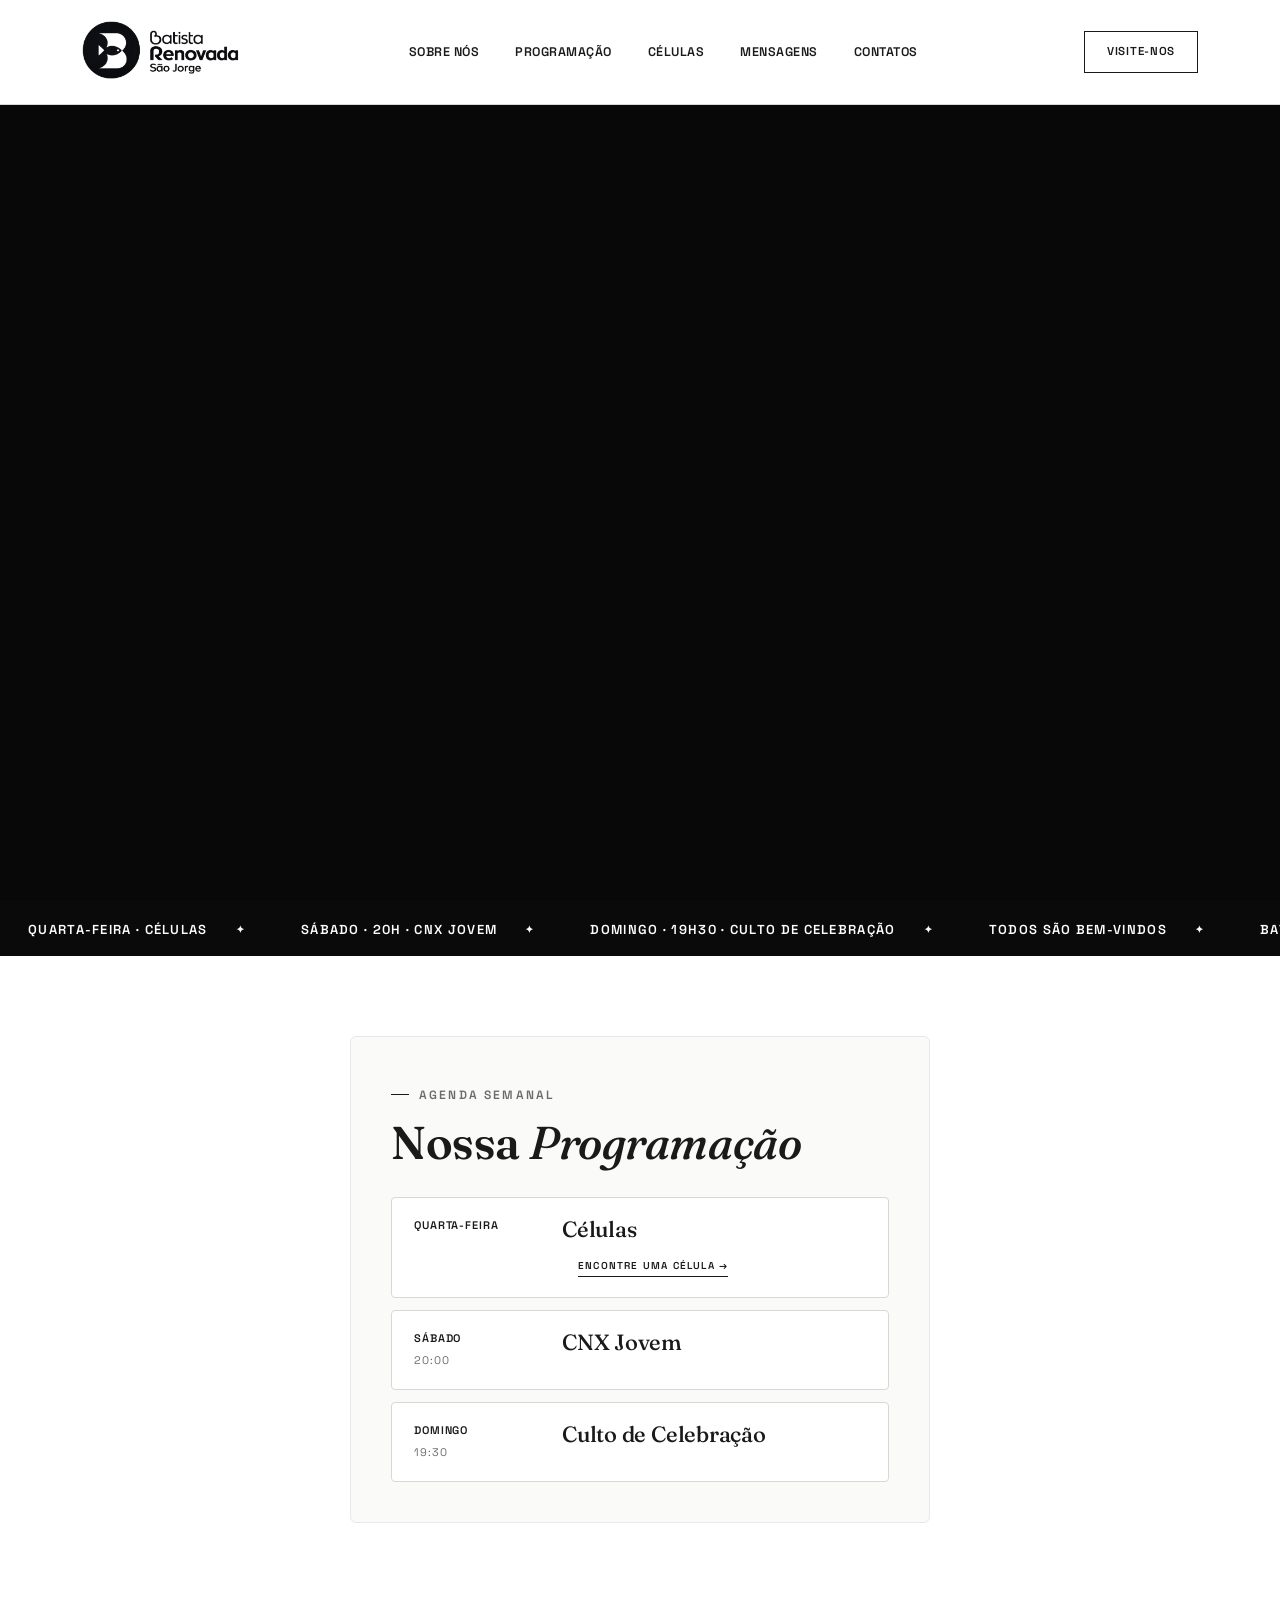
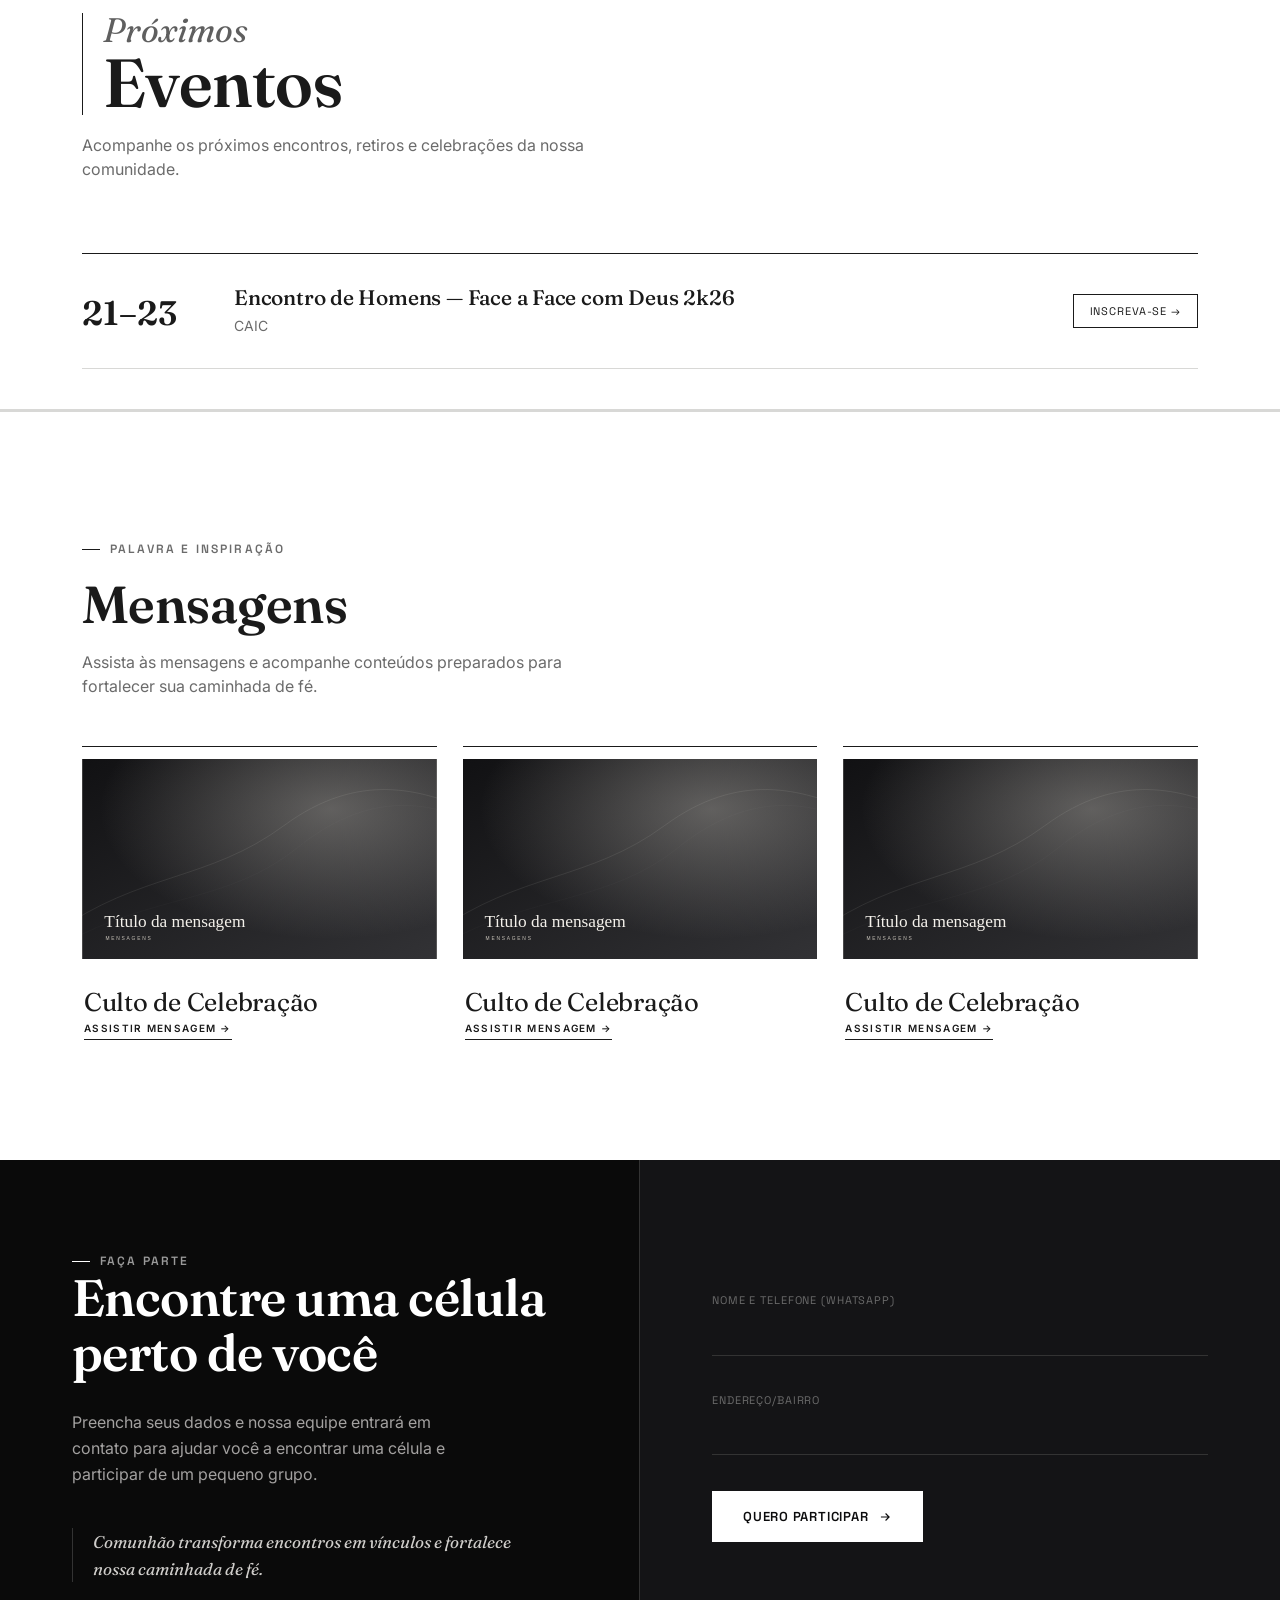
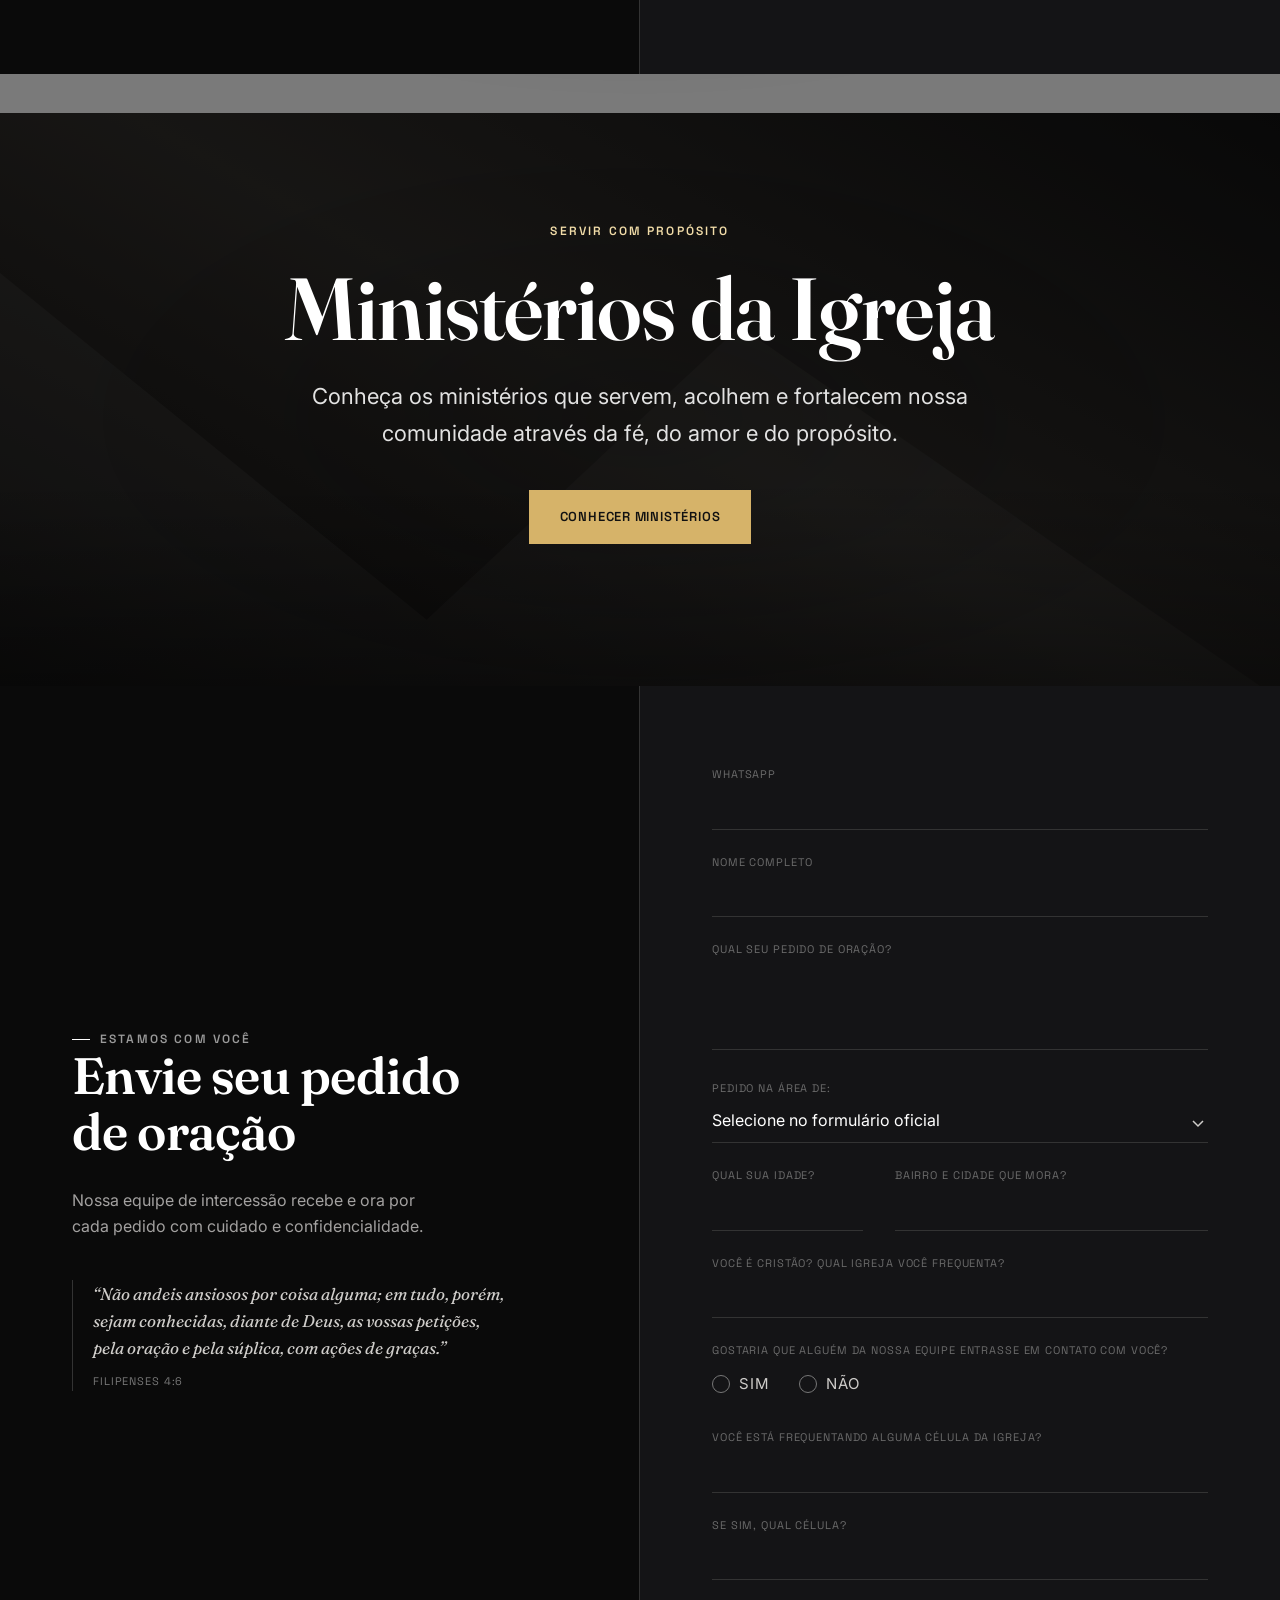
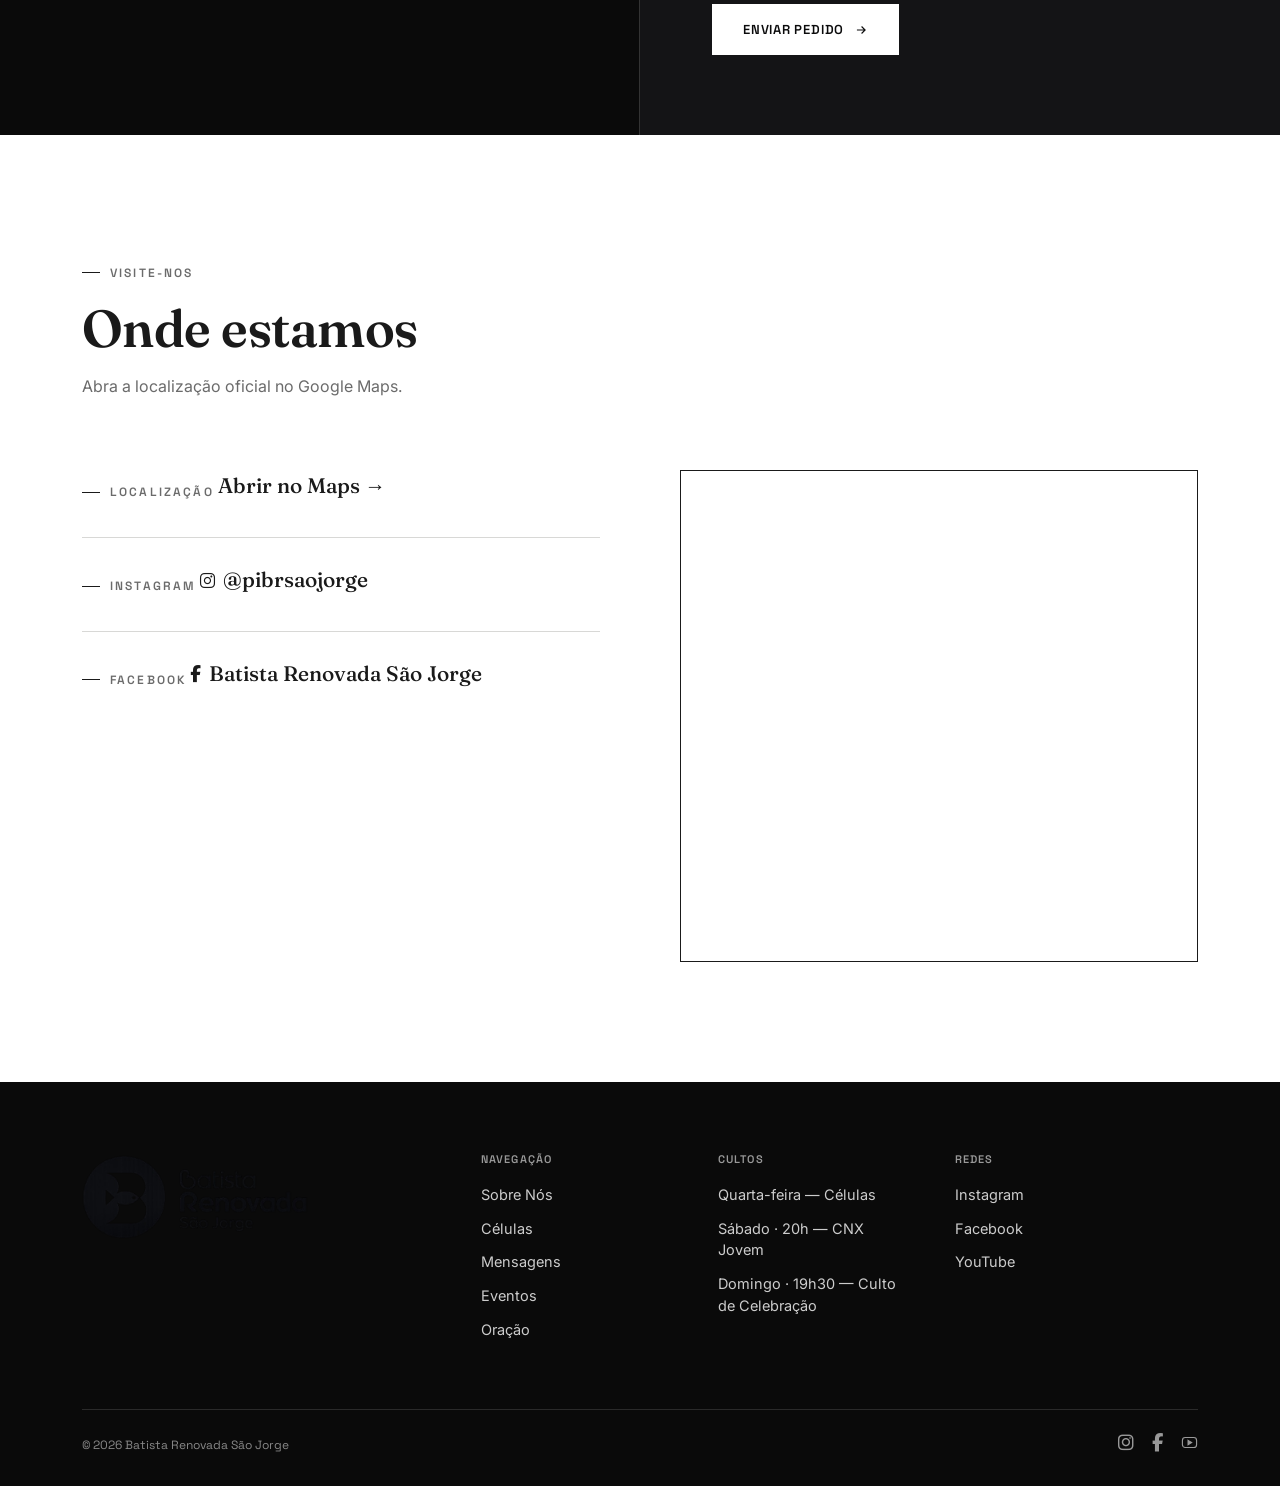
==== commit 2dfa4514: "corrige site PIBR Sao Jorge" ====
--- a/index.html
+++ b/index.html
@@ -11,7 +11,7 @@
 <link rel="preconnect" href="https://fonts.googleapis.com">
 <link rel="preconnect" href="https://fonts.gstatic.com" crossorigin>
 <link href="https://fonts.googleapis.com/css2?family=Cormorant+Garamond:ital,wght@0,400;0,600;1,400&family=Inter:wght@300;400;500;600&display=swap" rel="stylesheet">
-<link rel="stylesheet" href="style.css?v=20260803-oracao">
+<link rel="stylesheet" href="style.css?v=20260808-auditoria">
 <link rel="stylesheet" href="https://cdnjs.cloudflare.com/ajax/libs/font-awesome/6.5.2/css/all.min.css">
 </head>
 <body>
@@ -486,7 +486,7 @@
   </div>
 </footer>
 
-<script src="script.js?v=20260808-scroll-top"></script>
+<script src="script.js?v=20260808-auditoria"></script>
 </body>
 </html>
 
--- a/style.css
+++ b/style.css
@@ -6,11 +6,14 @@
   --white:#ffffff;
   --bone:#ffffff;
   --grey:#6b6b6b;
+  --muted:var(--grey);
   --line:#d8d8d6;
   --line-dark:#333333;
   --display: 'Fraunces', serif;
   --body: 'Inter', sans-serif;
   --mono: 'Space Grotesk', sans-serif;
+  --serif:var(--display);
+  --sans:var(--body);
 }
 
 *{margin:0;padding:0;box-sizing:border-box;}
@@ -353,6 +356,9 @@
 .message-card p{margin:15px 0 22px;color:var(--muted);font-size:14px;line-height:1.65;}
 .message-card__action{align-self:flex-start;margin-top:auto;padding:0 0 6px;border:0;border-bottom:1px solid var(--ink);background:transparent;color:var(--ink);font:600 10px/1 var(--sans);letter-spacing:.13em;text-transform:uppercase;cursor:pointer;transition:opacity .2s ease;}
 .message-card__action:hover{opacity:.55;}
+.message-card__action:focus-visible,
+.message-detail__back:focus-visible,
+.message-youtube-link:focus-visible{outline:2px solid var(--ink);outline-offset:4px;}
 .message-detail{max-width:900px;margin:0 auto;scroll-margin-top:110px;}
 .message-detail__back{margin:0 0 22px;padding:0;border:0;background:transparent;color:var(--muted);font:600 10px/1 var(--sans);letter-spacing:.13em;text-transform:uppercase;cursor:pointer;}
 .message-detail__back:hover{color:var(--ink);}
@@ -367,7 +373,6 @@
 .message-detail__description[hidden]{display:none;}
 .message-video-block{max-width:720px;margin:30px auto 0;}
 .message-video-block>.eyebrow{margin-bottom:10px;font-size:9px;font-weight:600;letter-spacing:.18em;animation:fadeInUp .55s .06s ease both;}
-.message-video-block>.eyebrow::before{content:"— ";}
 .message-player{position:relative;width:100%;aspect-ratio:16/9;overflow:hidden;background:#141416;animation:fadeInUp .55s .1s ease both;}
 .message-player iframe{position:absolute;inset:0;width:100%;height:100%;border:0;}
 .message-player__empty{width:100%;height:100%;display:grid;place-items:center;margin:0;color:#aaa;font-size:11px;font-weight:600;letter-spacing:.16em;text-transform:uppercase;}
@@ -925,7 +930,7 @@
   padding-bottom:56px;border-bottom:1px solid #2a2a2a;
 }
 .footer-brand .logo{color:var(--white);margin-bottom:18px;}
-.footer-brand .logo img{width:auto;height:92px;filter:brightness(0) invert(1);}
+.footer-brand .logo img{width:auto;height:92px;}
 .footer-brand p{color:#b8b8b8;font-size:14.5px;max-width:300px;line-height:1.7;}
 .footer-brand .footer-location{
   margin-top:12px;
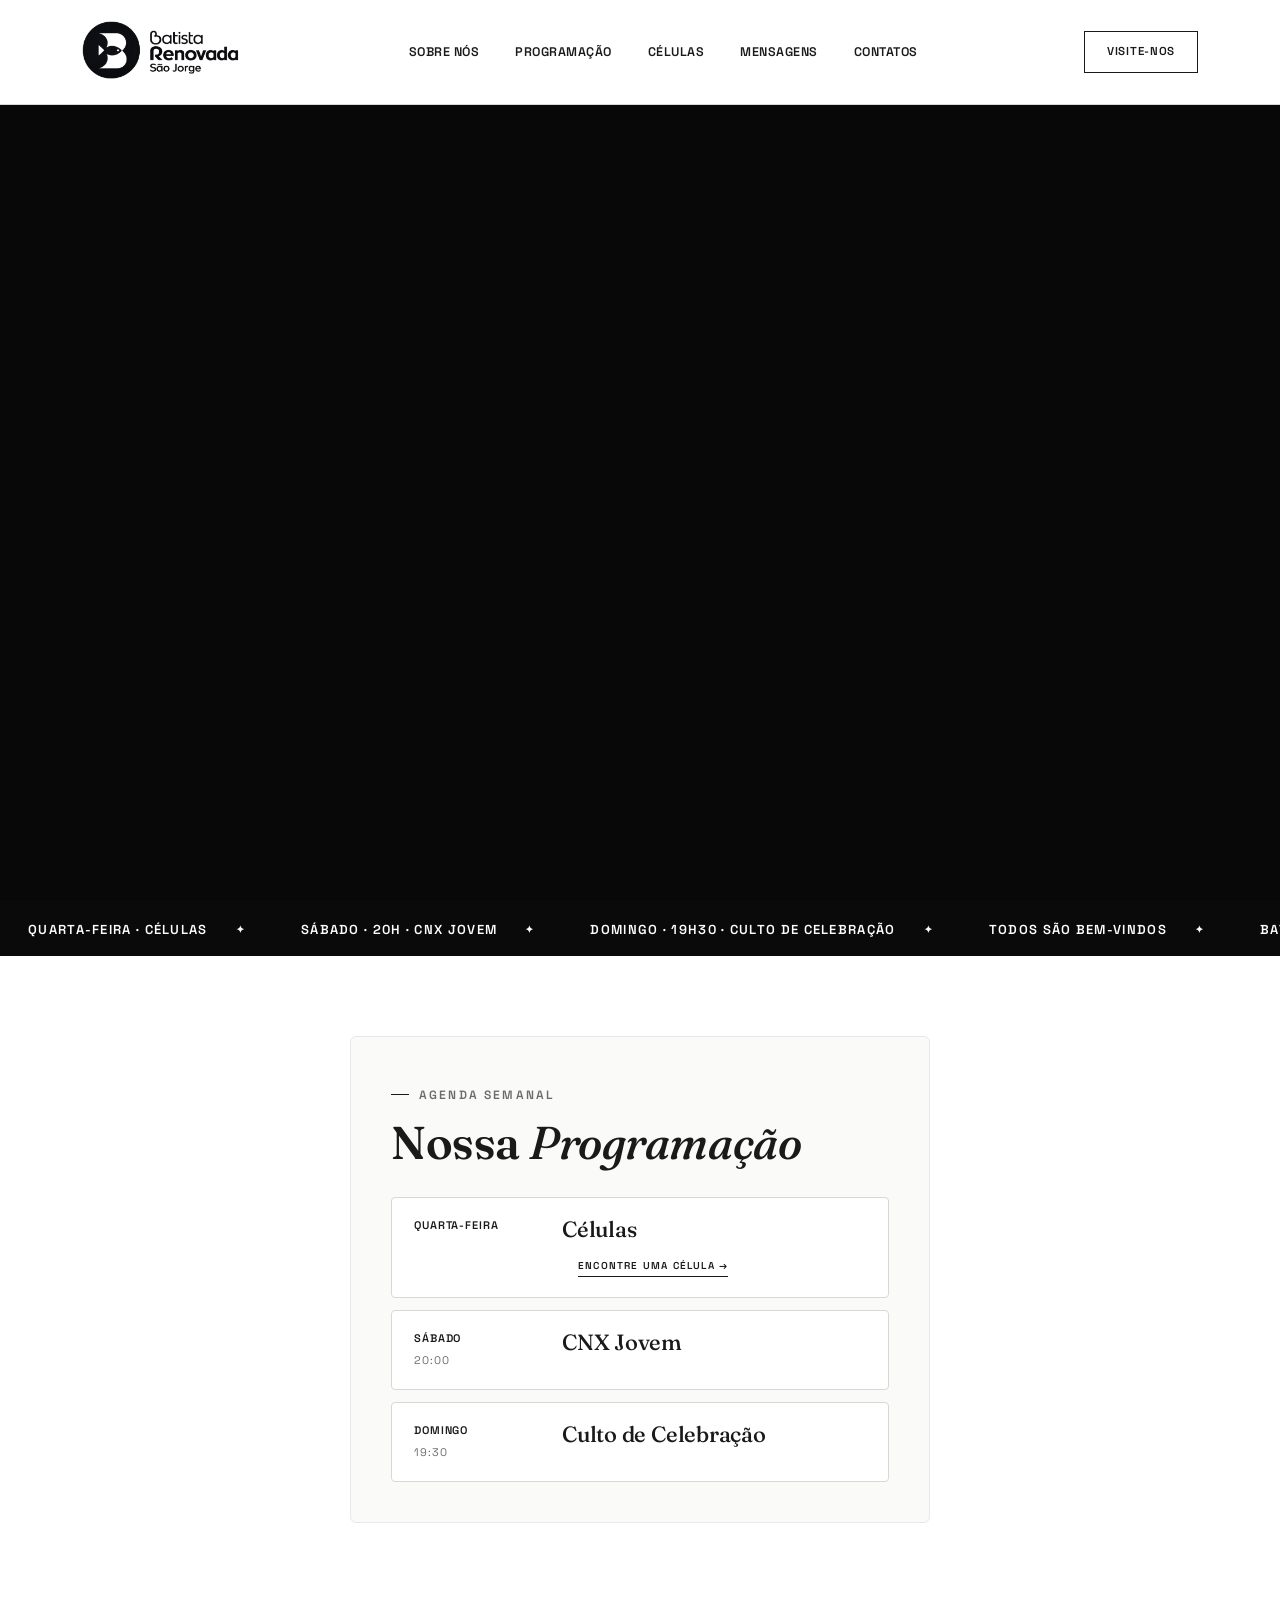
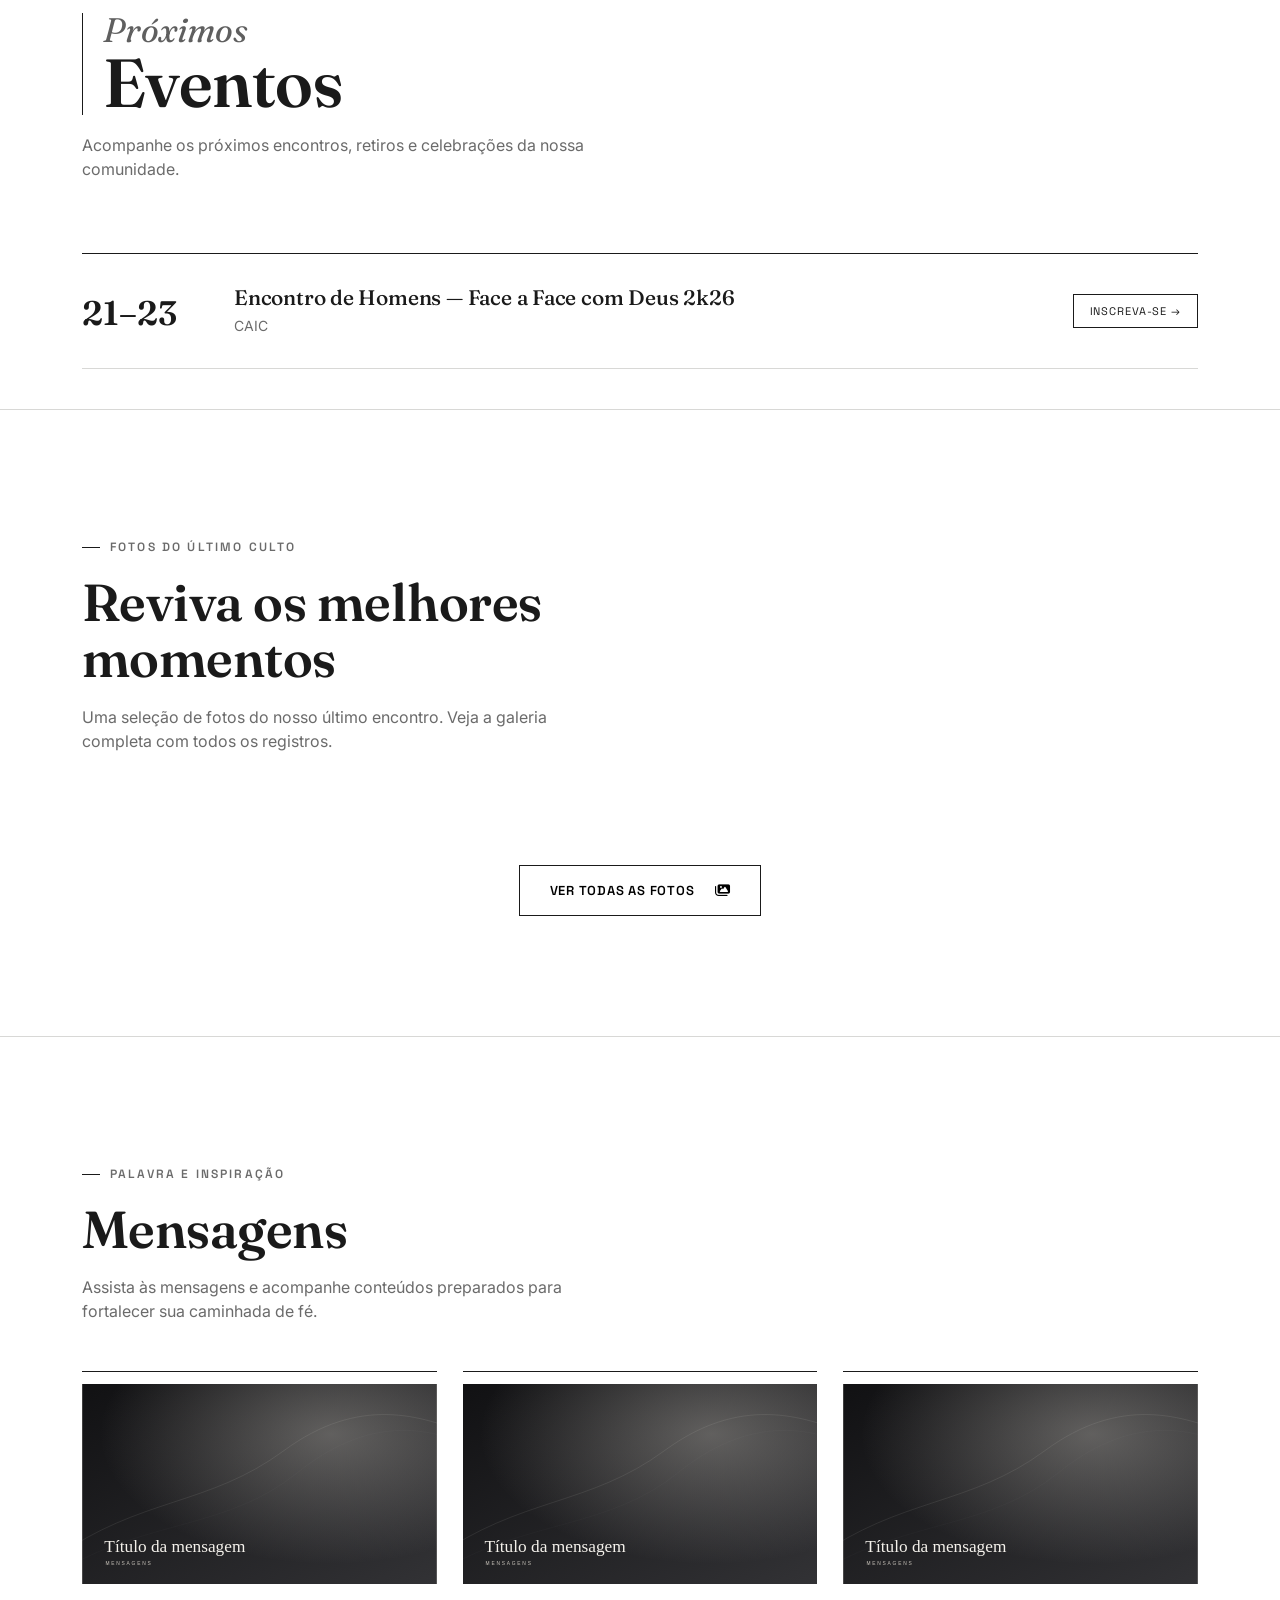
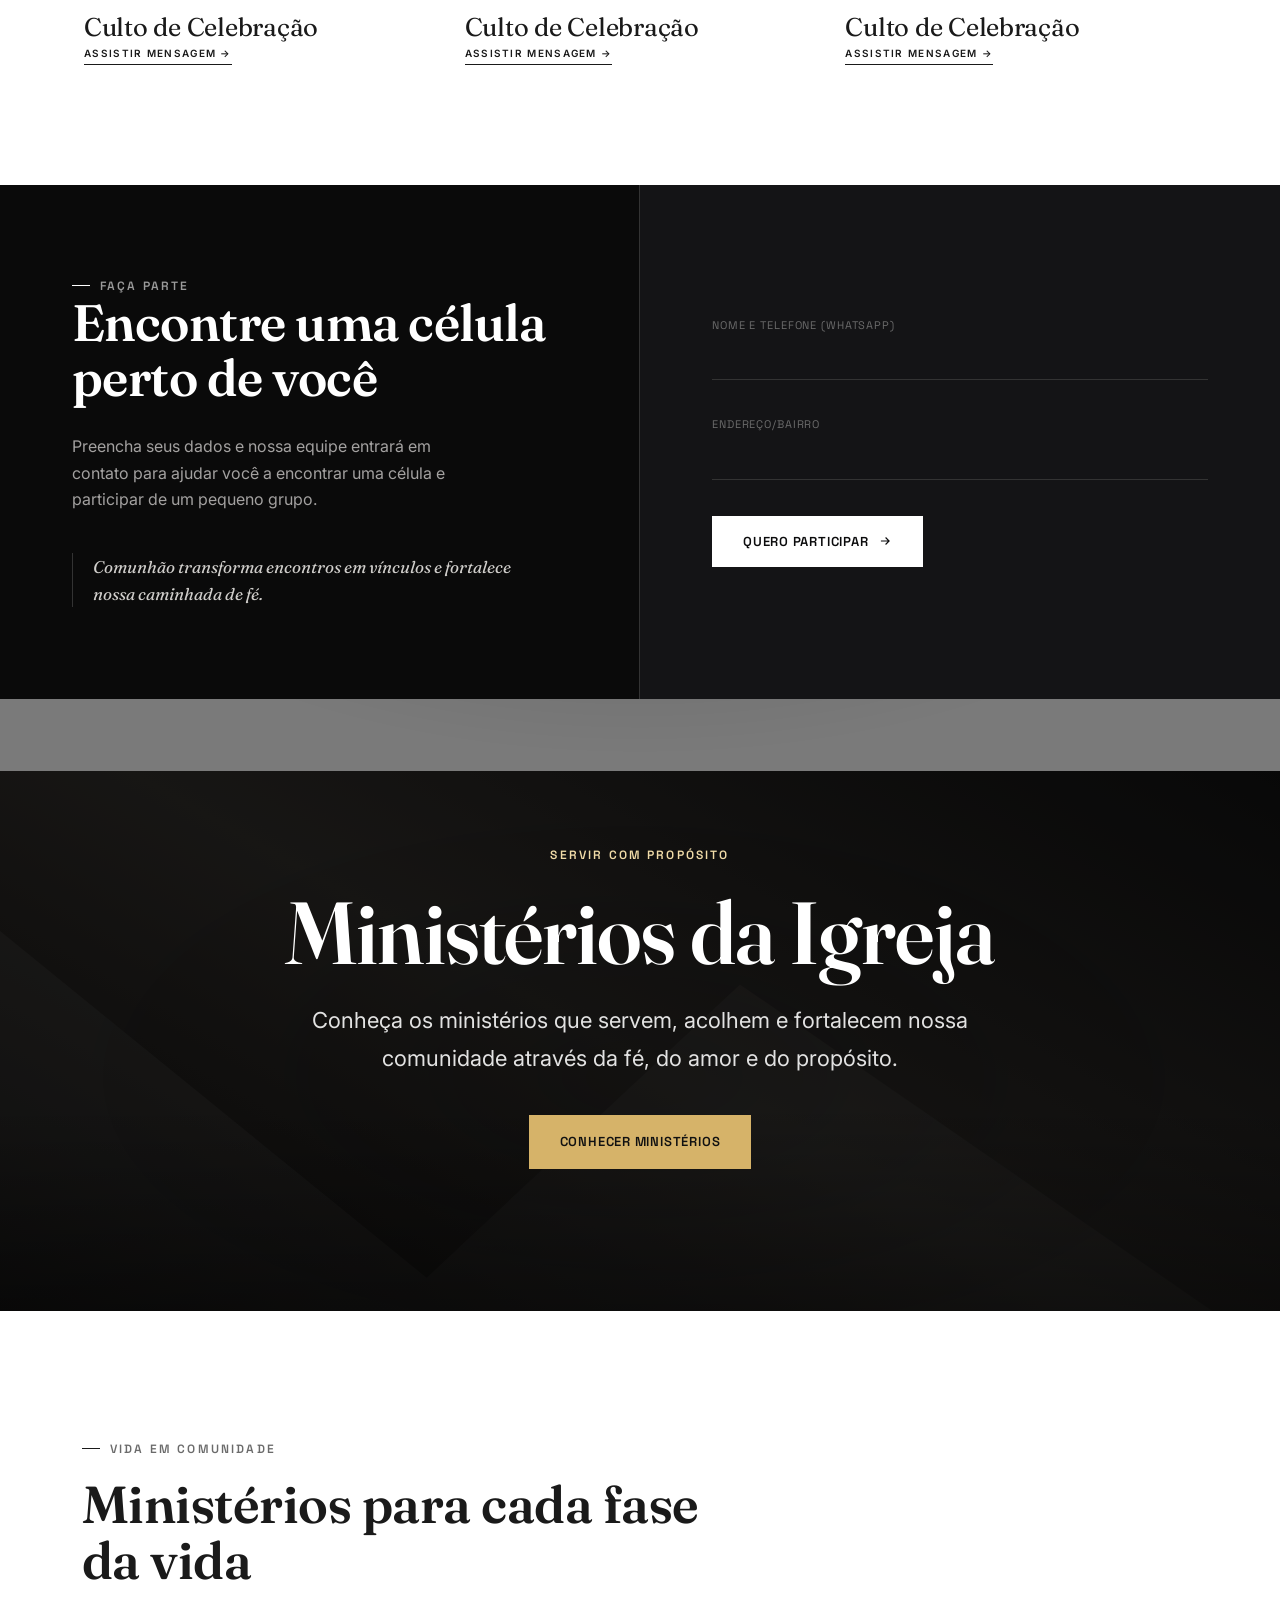
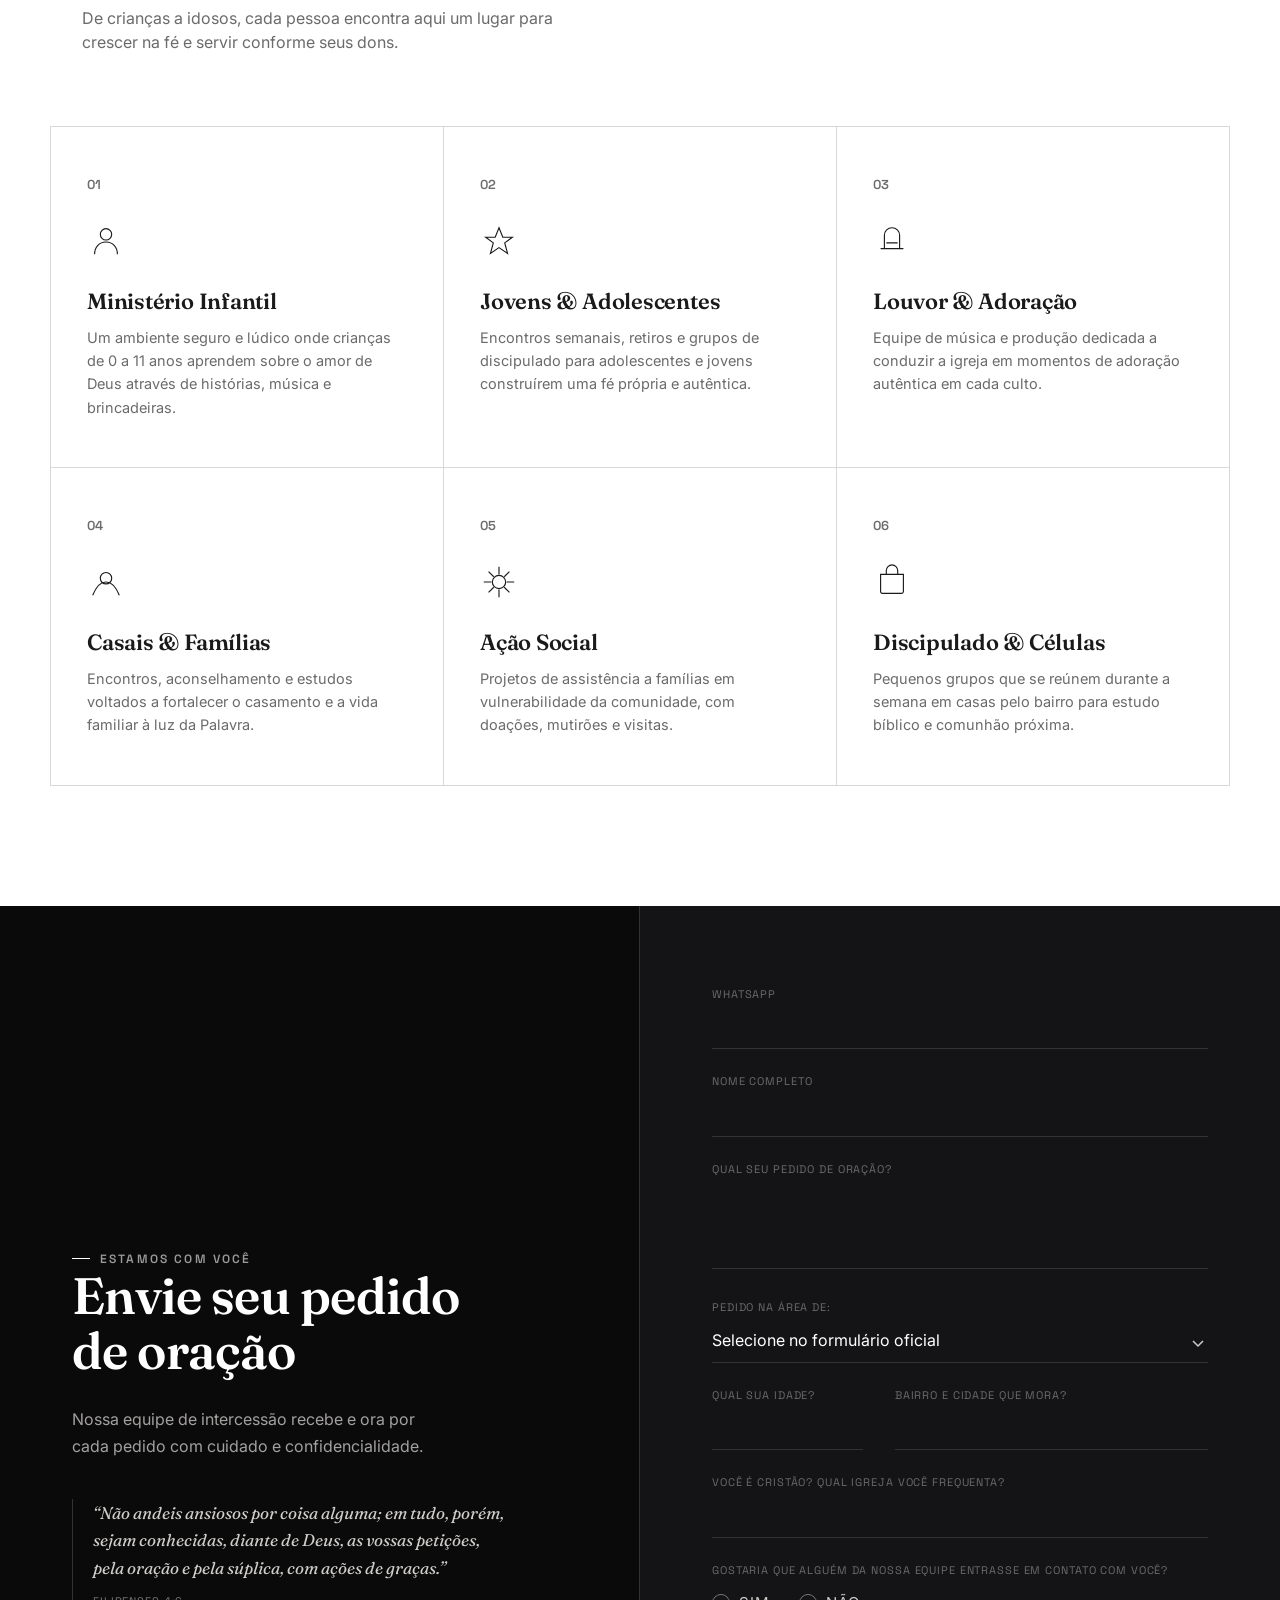
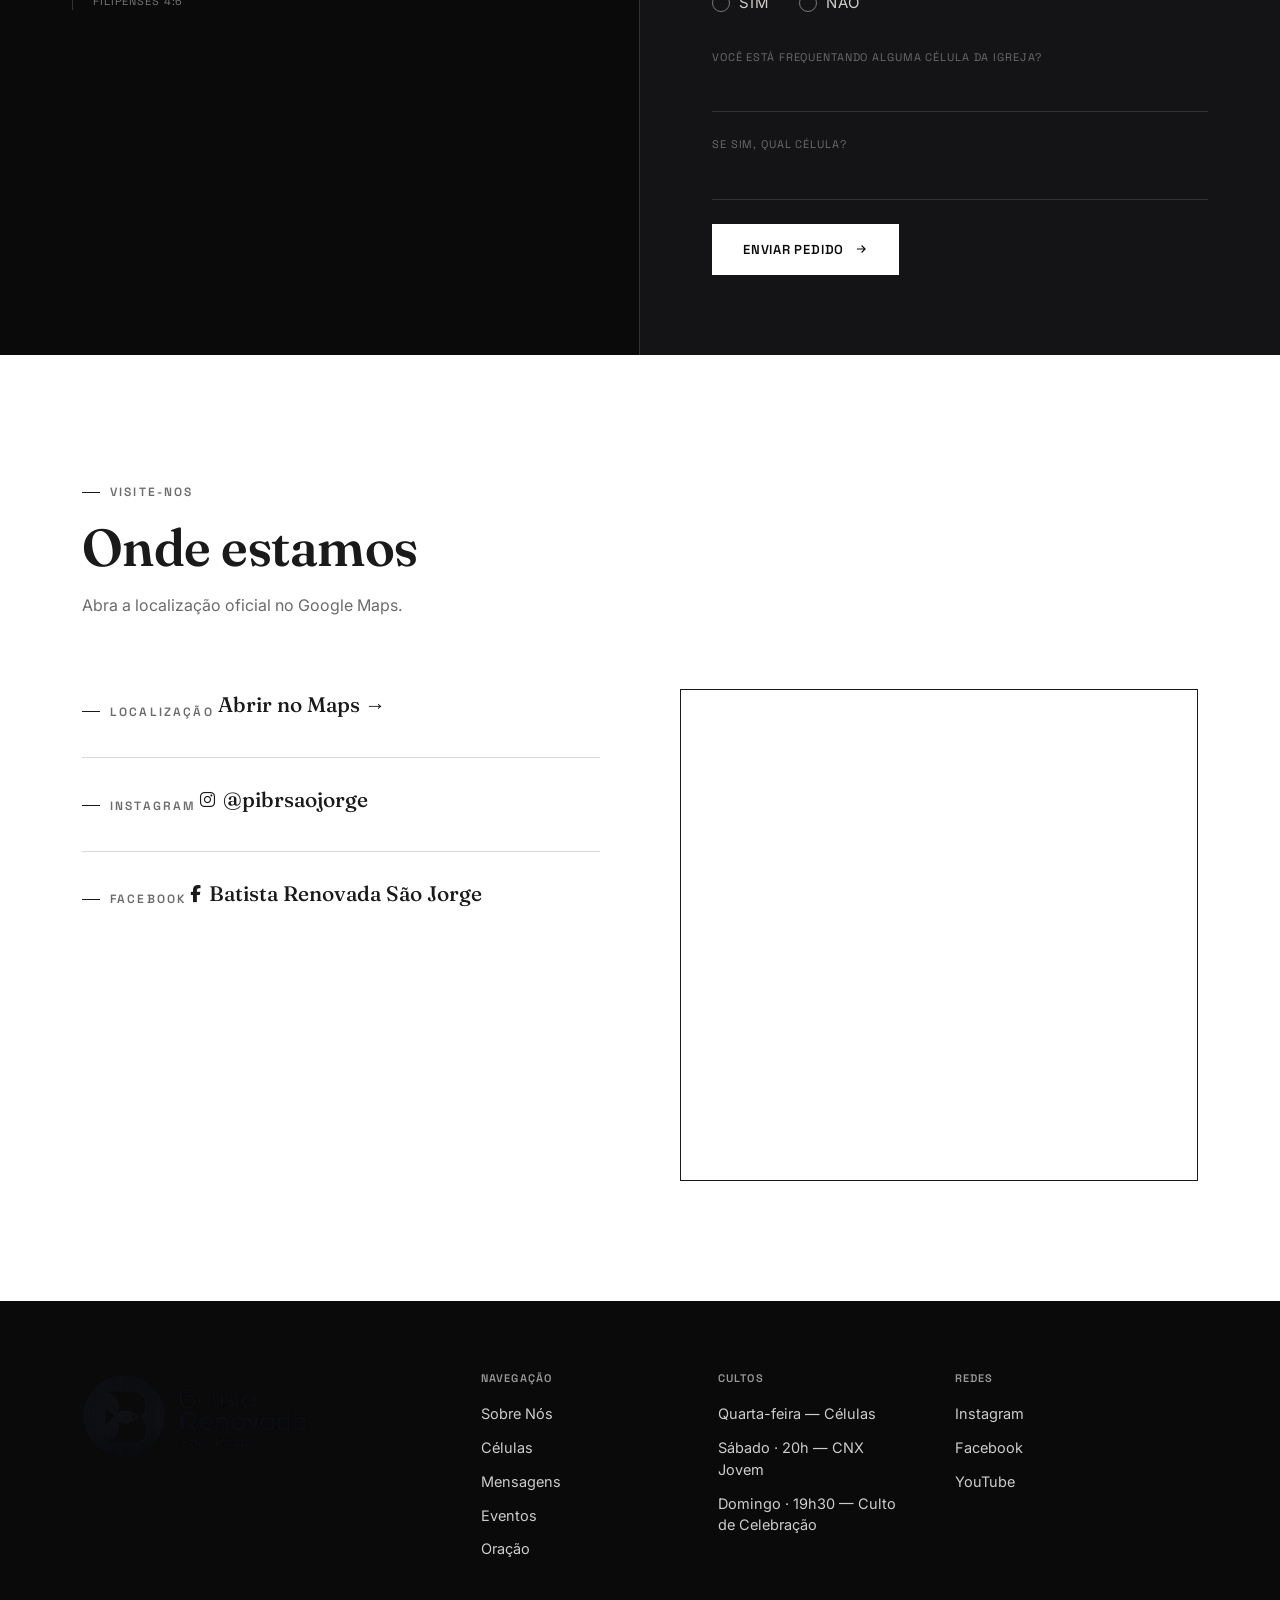
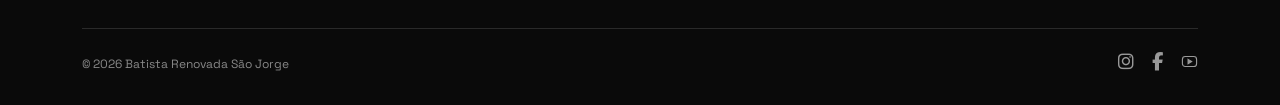
==== commit 46c87f0c: "atualizaçao site" ====
--- a/index.html
+++ b/index.html
@@ -11,7 +11,7 @@
 <link rel="preconnect" href="https://fonts.googleapis.com">
 <link rel="preconnect" href="https://fonts.gstatic.com" crossorigin>
 <link href="https://fonts.googleapis.com/css2?family=Cormorant+Garamond:ital,wght@0,400;0,600;1,400&family=Inter:wght@300;400;500;600&display=swap" rel="stylesheet">
-<link rel="stylesheet" href="style.css?v=20260808-auditoria">
+<link rel="stylesheet" href="style.css?v=20260811-sem-culto-video">
 <link rel="stylesheet" href="https://cdnjs.cloudflare.com/ajax/libs/font-awesome/6.5.2/css/all.min.css">
 </head>
 <body>
@@ -138,34 +138,8 @@
 
 <div class="line"></div>
 
-<!-- ============ ASSISTA AO CULTO ============ -->
-<section class="section watch-section" id="assista" hidden>
-  <div class="wrap">
-    <div class="watch-grid">
-      <div class="watch-copy">
-        <div class="eyebrow">Culto em vídeo</div>
-        <h2>Não pôde vir? Assista ao nosso último culto</h2>
-        <p>Reviva os momentos de louvor, palavra e comunhão da nossa igreja, onde quer que você esteja.</p>
-        <button type="button" class="btn btn-outline watch-trigger">
-          Assistir agora
-          <i class="fas fa-play" aria-hidden="true"></i>
-        </button>
-      </div>
-      <div class="watch-media">
-        <button type="button" class="watch-thumb watch-trigger" aria-label="Assistir ao conteúdo completo">
-          <img src="ativos/imagens/video-placeholder.svg" alt="Prévia do conteúdo em vídeo" width="480" height="854" loading="lazy" decoding="async">
-          <span class="watch-play-icon"><i class="fas fa-play" aria-hidden="true"></i></span>
-          <span class="watch-duration">3:21</span>
-        </button>
-      </div>
-    </div>
-  </div>
-</section>
-
-<div class="line"></div>
-
 <!-- ============ GALERIA: FOTOS DO ÚLTIMO CULTO ============ -->
-<section class="section gallery-section" id="galeria" hidden>
+<section class="section gallery-section" id="galeria">
   <div class="wrap">
     <div class="s-head">
       <div class="eyebrow">Fotos do último culto</div>
@@ -278,7 +252,7 @@
 </section>
 
 <!-- ============ HERO MINISTÉRIOS ============ -->
-<section class="ministries-hero" id="ministerios" aria-labelledby="ministries-hero-title" hidden>
+<section class="ministries-hero" id="ministerios" aria-labelledby="ministries-hero-title">
   <div class="ministries-hero__content">
     <span class="ministries-hero__eyebrow">Servir com propósito</span>
     <h2 id="ministries-hero-title">Ministérios da Igreja</h2>
@@ -290,7 +264,7 @@
 </section>
 
 <!-- ============ MINISTÉRIOS ============ -->
-<section class="section" id="ministerios-lista" hidden>
+<section class="section" id="ministerios-lista">
   <div class="wrap">
     <div class="s-head">
       <div class="eyebrow">Vida em comunidade</div>
@@ -486,7 +460,7 @@
   </div>
 </footer>
 
-<script src="script.js?v=20260808-auditoria"></script>
+<script src="script.js?v=20260811-secoes-ativadas"></script>
 </body>
 </html>
 
--- a/style.css
+++ b/style.css
@@ -278,66 +278,6 @@
 .cells-number{font-family:var(--mono);font-size:13px;color:#888;letter-spacing:.12em;}
 .cells-card h3{font-size:30px;margin-bottom:16px;}
 .cells-card p{color:#aaa;font-size:15px;line-height:1.7;}
-
-/* ============ ASSISTA AO CULTO ============ */
-.watch-section{background-color:var(--white);}
-#assista{padding-top:50px;}
-.watch-grid{
-  display:grid;grid-template-columns:1.05fr .95fr;gap:80px;align-items:center;
-}
-.watch-copy h2{font-size:clamp(32px,4vw,44px);margin:18px 0 20px;}
-.watch-copy p{max-width:480px;color:var(--grey);font-size:17px;line-height:1.75;margin-bottom:32px;}
-.watch-trigger{background:none;}
-.watch-trigger i{font-size:11px;}
-
-.watch-media{display:flex;justify-content:center;}
-.watch-thumb{
-  position:relative;
-  display:block;
-  width:100%;
-  max-width:320px;
-  aspect-ratio:9/16;
-  overflow:hidden;
-  border:1px solid var(--ink);
-  background:var(--black);
-  padding:0;
-  cursor:pointer;
-}
-.watch-thumb img{
-  width:100%;height:100%;
-  object-fit:cover;
-  transition:transform .5s ease, filter .5s ease;
-}
-.watch-thumb:hover img{transform:scale(1.04);filter:saturate(1.08);}
-.watch-play-icon{
-  position:absolute;
-  inset:0;
-  display:grid;place-items:center;
-  z-index:2;
-}
-.watch-play-icon i{
-  display:grid;place-items:center;
-  width:64px;height:64px;
-  border:1px solid rgba(255,255,255,.72);
-  border-radius:50%;
-  background:rgba(0,0,0,.34);
-  backdrop-filter:blur(10px);
-  color:var(--white);
-  font-size:20px;
-  transition:background .25s ease, color .25s ease, transform .25s ease;
-}
-.watch-thumb:hover .watch-play-icon i{background:var(--white);color:var(--ink);transform:scale(1.08);}
-.watch-duration{
-  position:absolute;
-  right:14px;bottom:14px;
-  z-index:2;
-  font-family:var(--mono);
-  font-size:12px;font-weight:600;
-  letter-spacing:.04em;
-  color:var(--white);
-  background:rgba(0,0,0,.5);
-  padding:5px 10px;
-}
 
 /* ============ MENSAGENS ============ */
 .messages-section{background:var(--white);border-top:1px solid var(--line);}
@@ -979,10 +919,6 @@
   .burger{display:flex;}
   .about-grid{grid-template-columns:1fr;gap:50px;}
   .cells-grid{grid-template-columns:1fr;gap:48px;}
-  .watch-grid{grid-template-columns:1fr;gap:40px;text-align:center;}
-  .watch-copy{display:flex;flex-direction:column;align-items:center;}
-  .watch-copy p{margin-left:auto;margin-right:auto;}
-  .watch-thumb{max-width:260px;}
   .culto-grid{grid-template-columns:repeat(3, 1fr);}
   .culto-modal-thumbs{grid-template-columns:repeat(4, 1fr);}
   .ministries-hero{min-height:68vh;padding:86px 24px;}
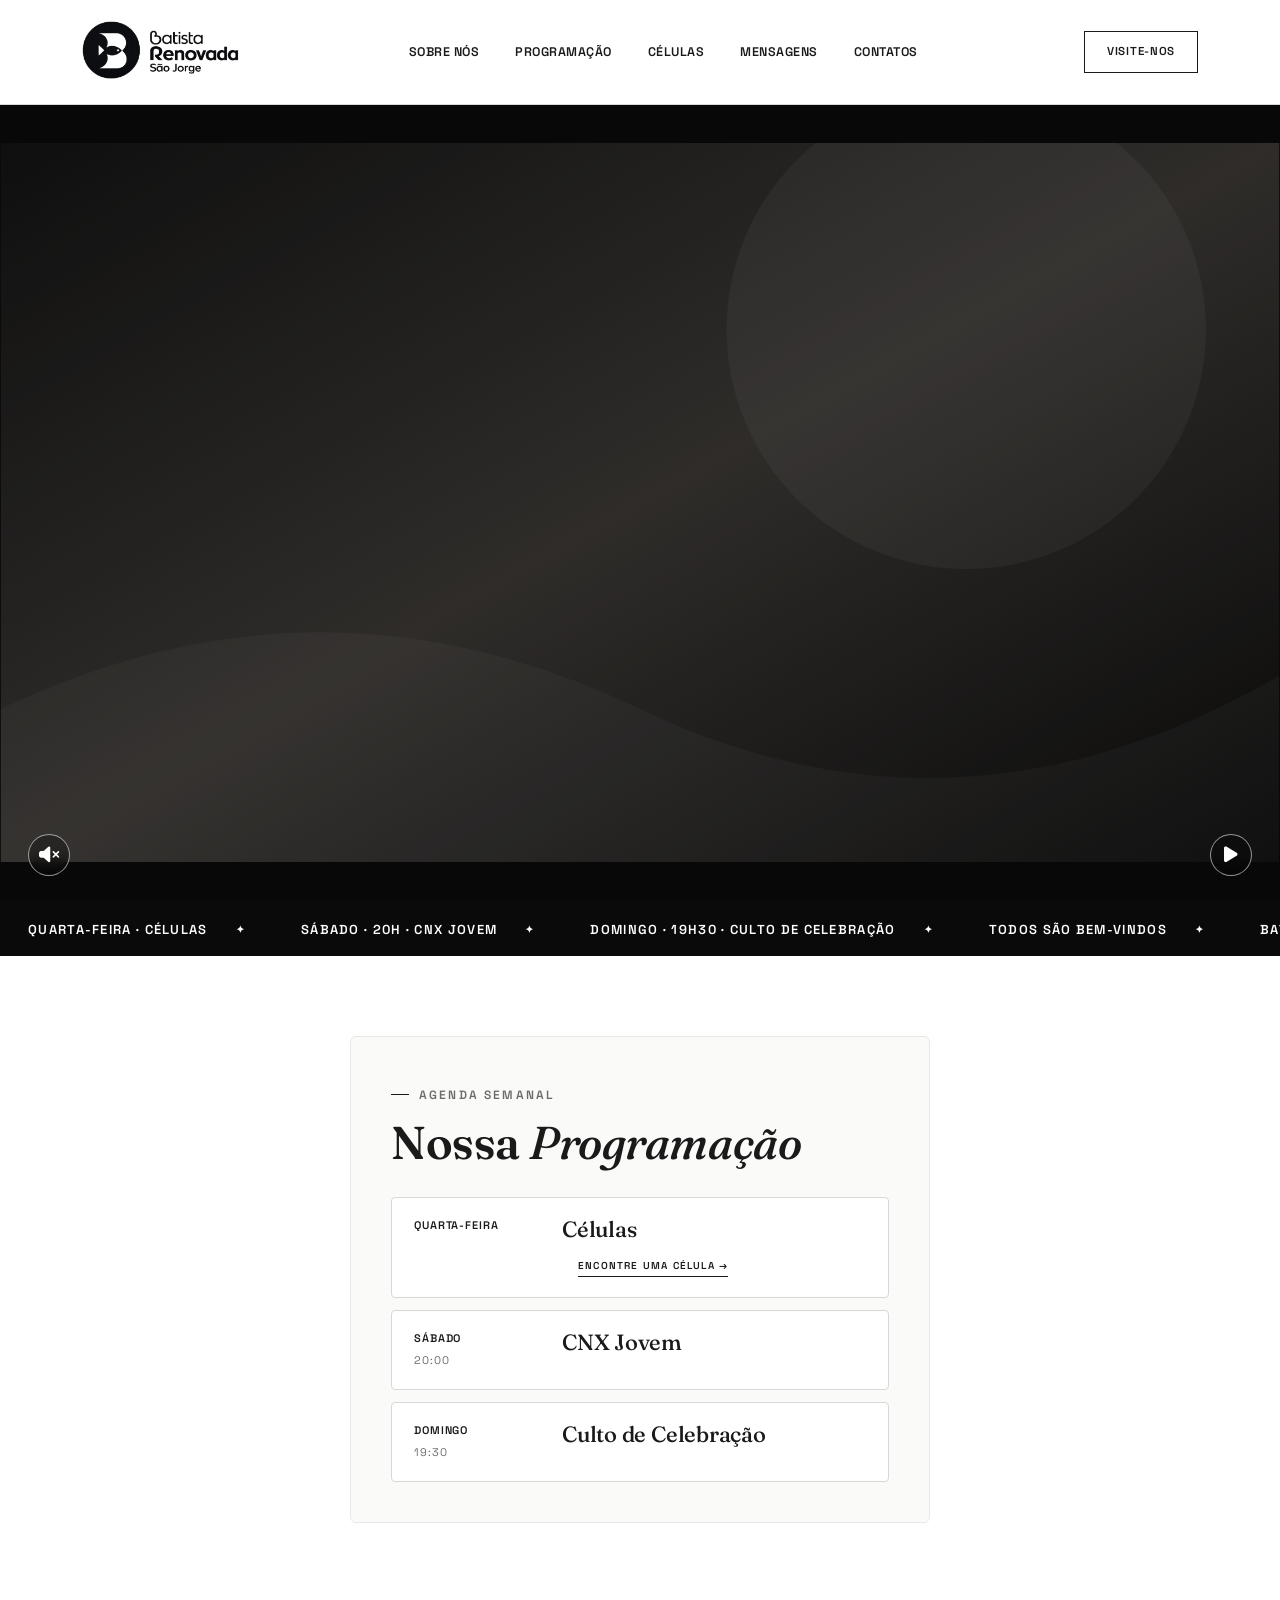
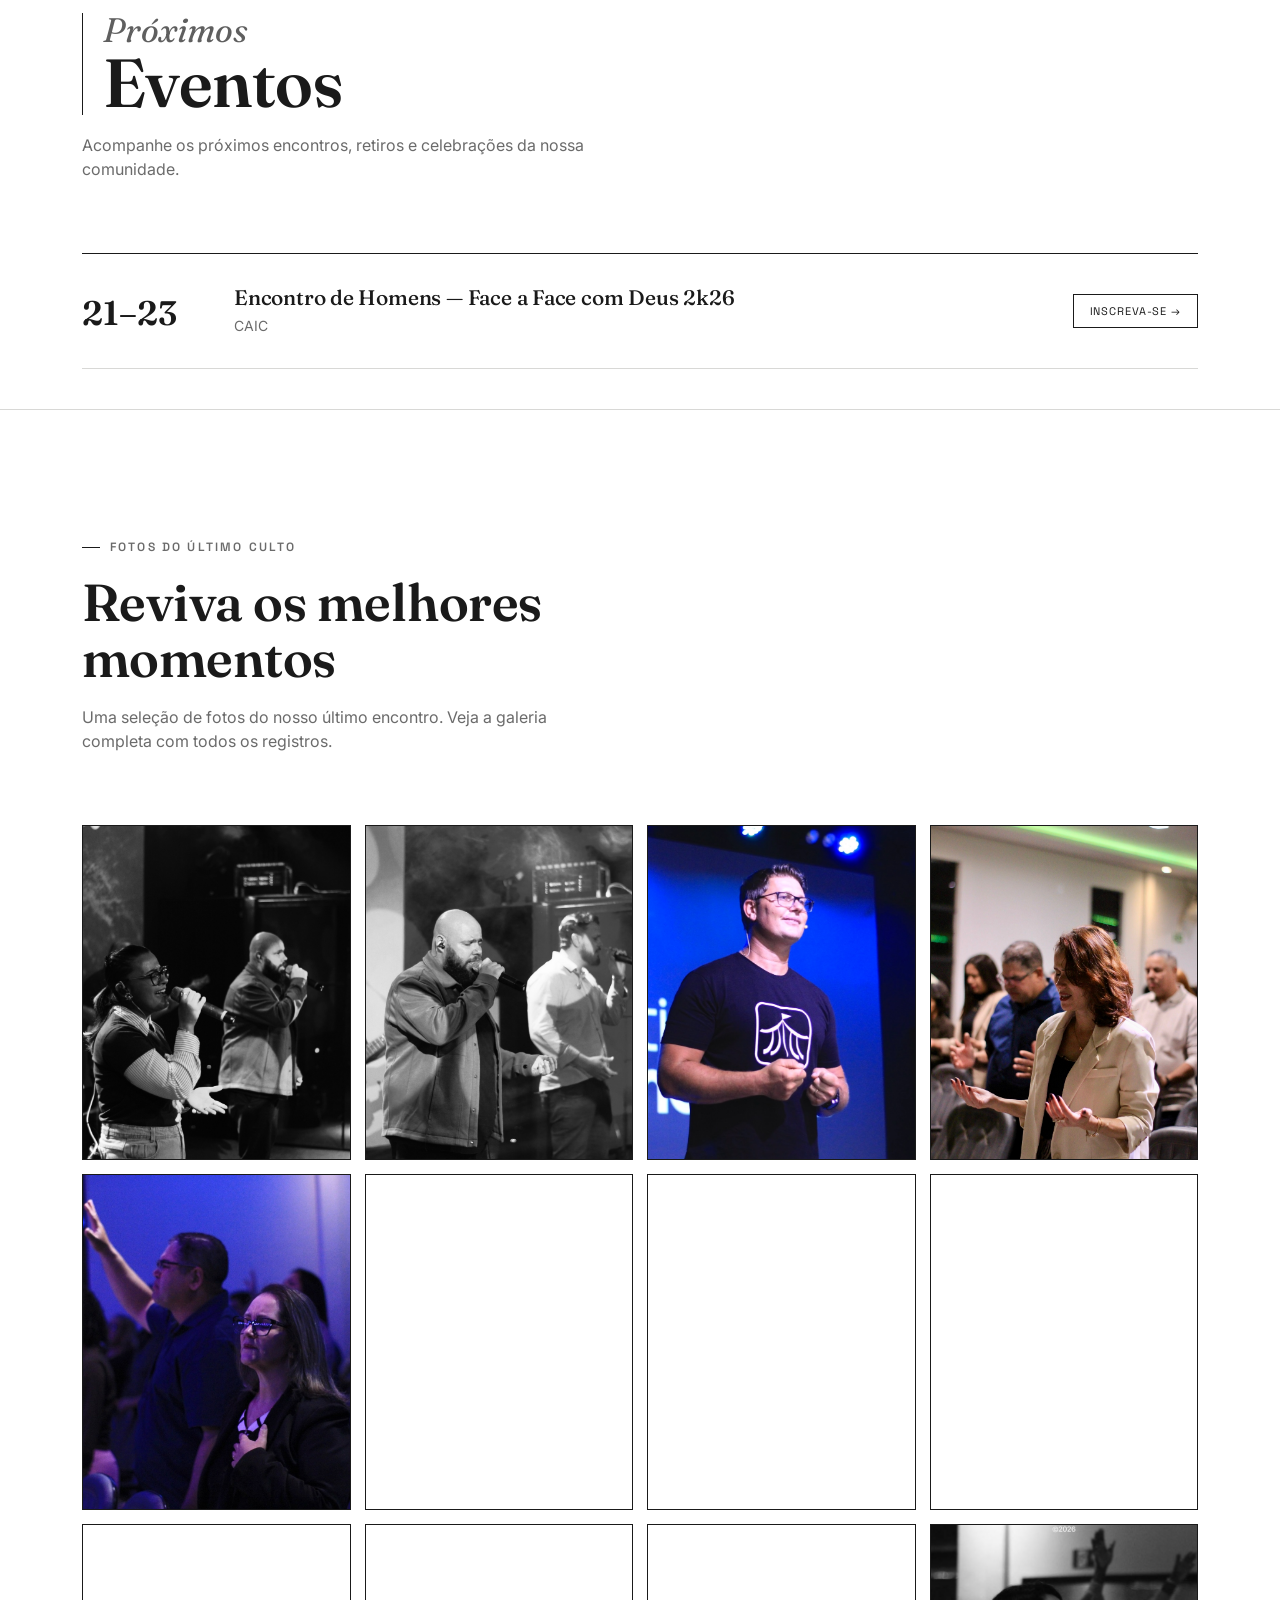
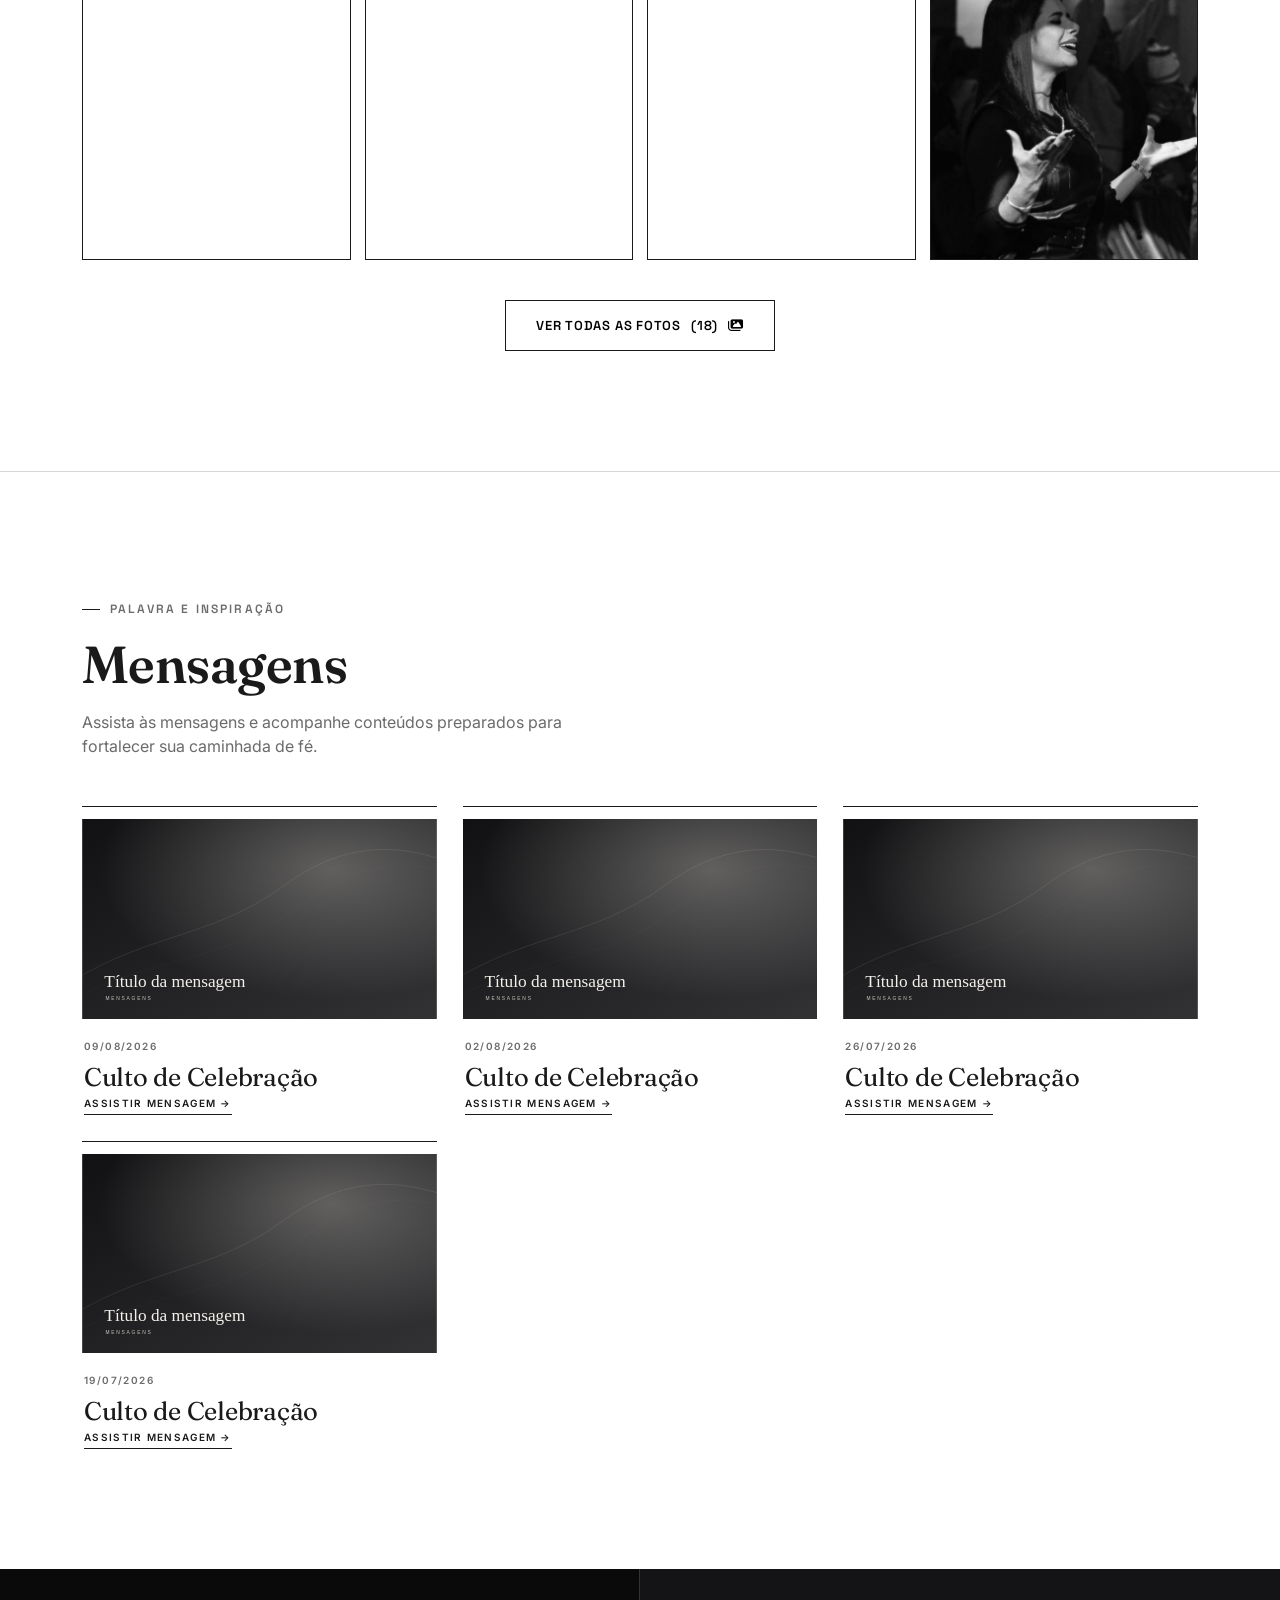
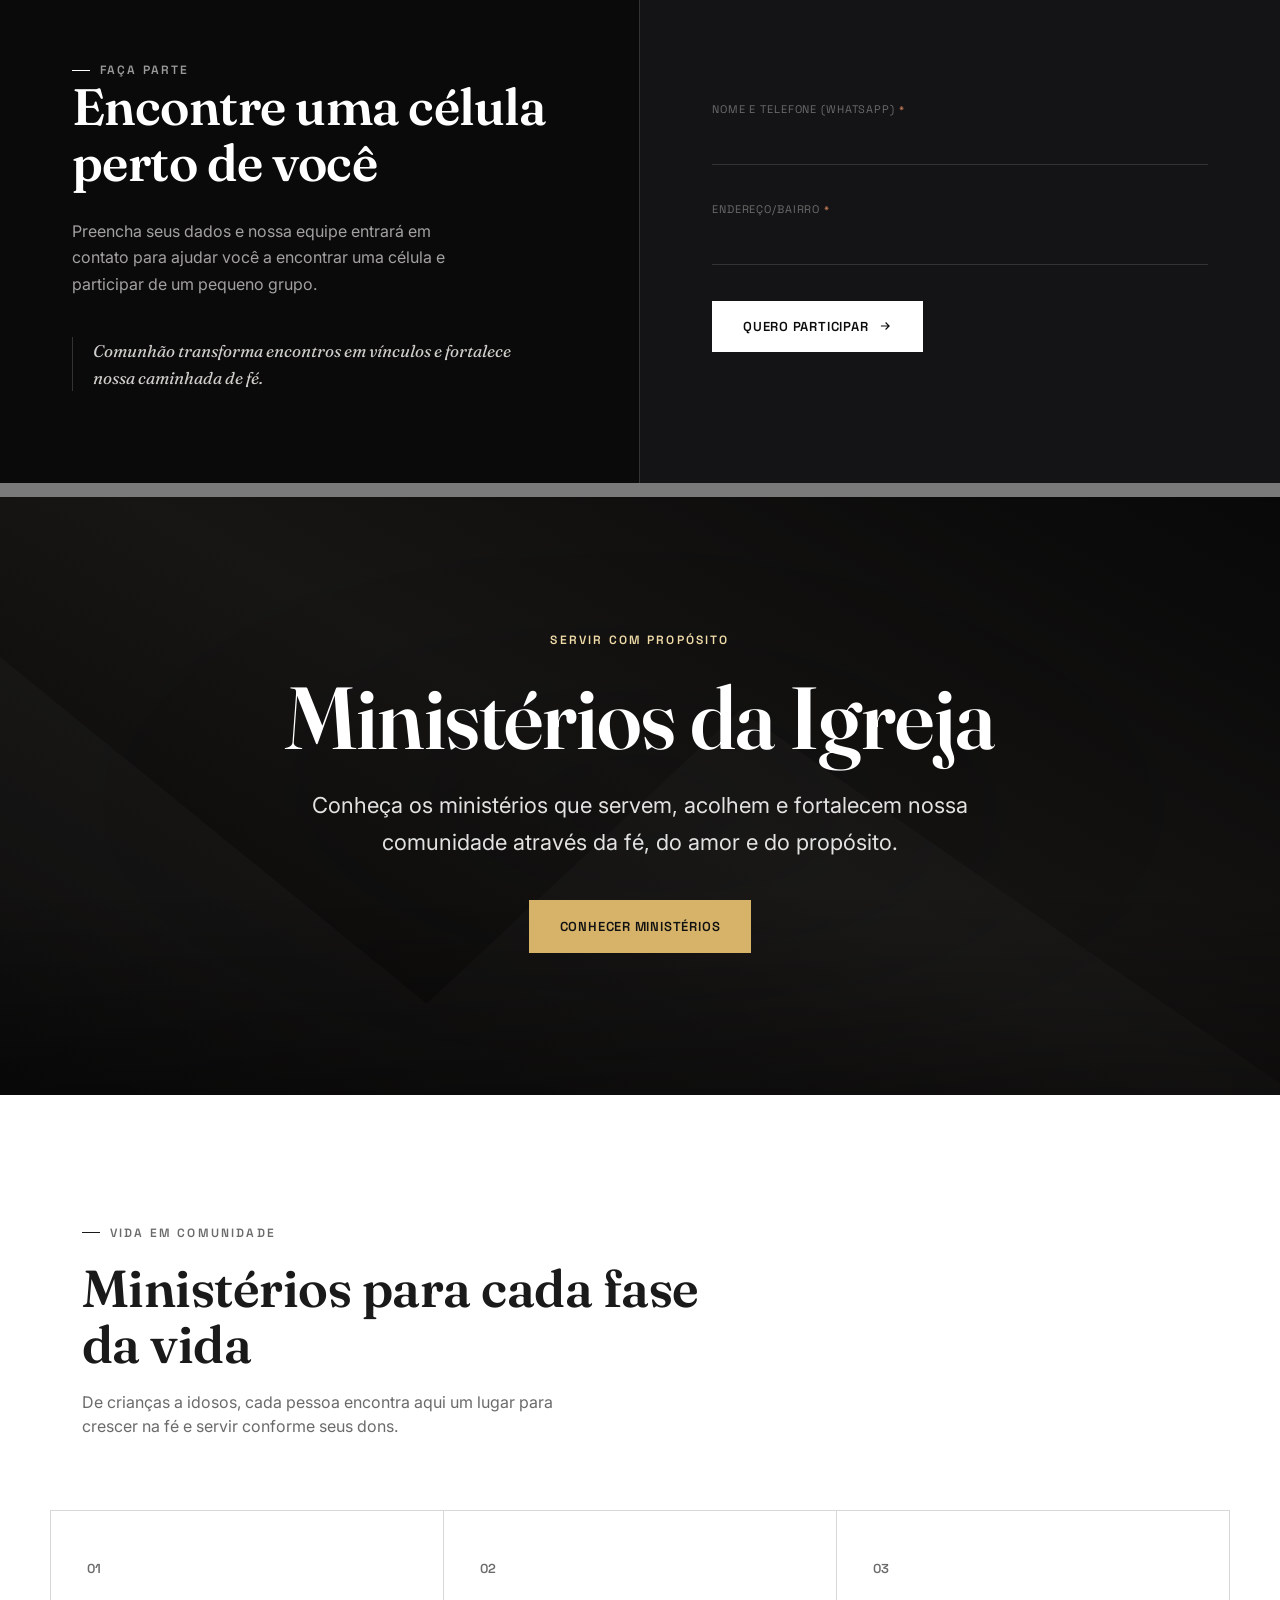
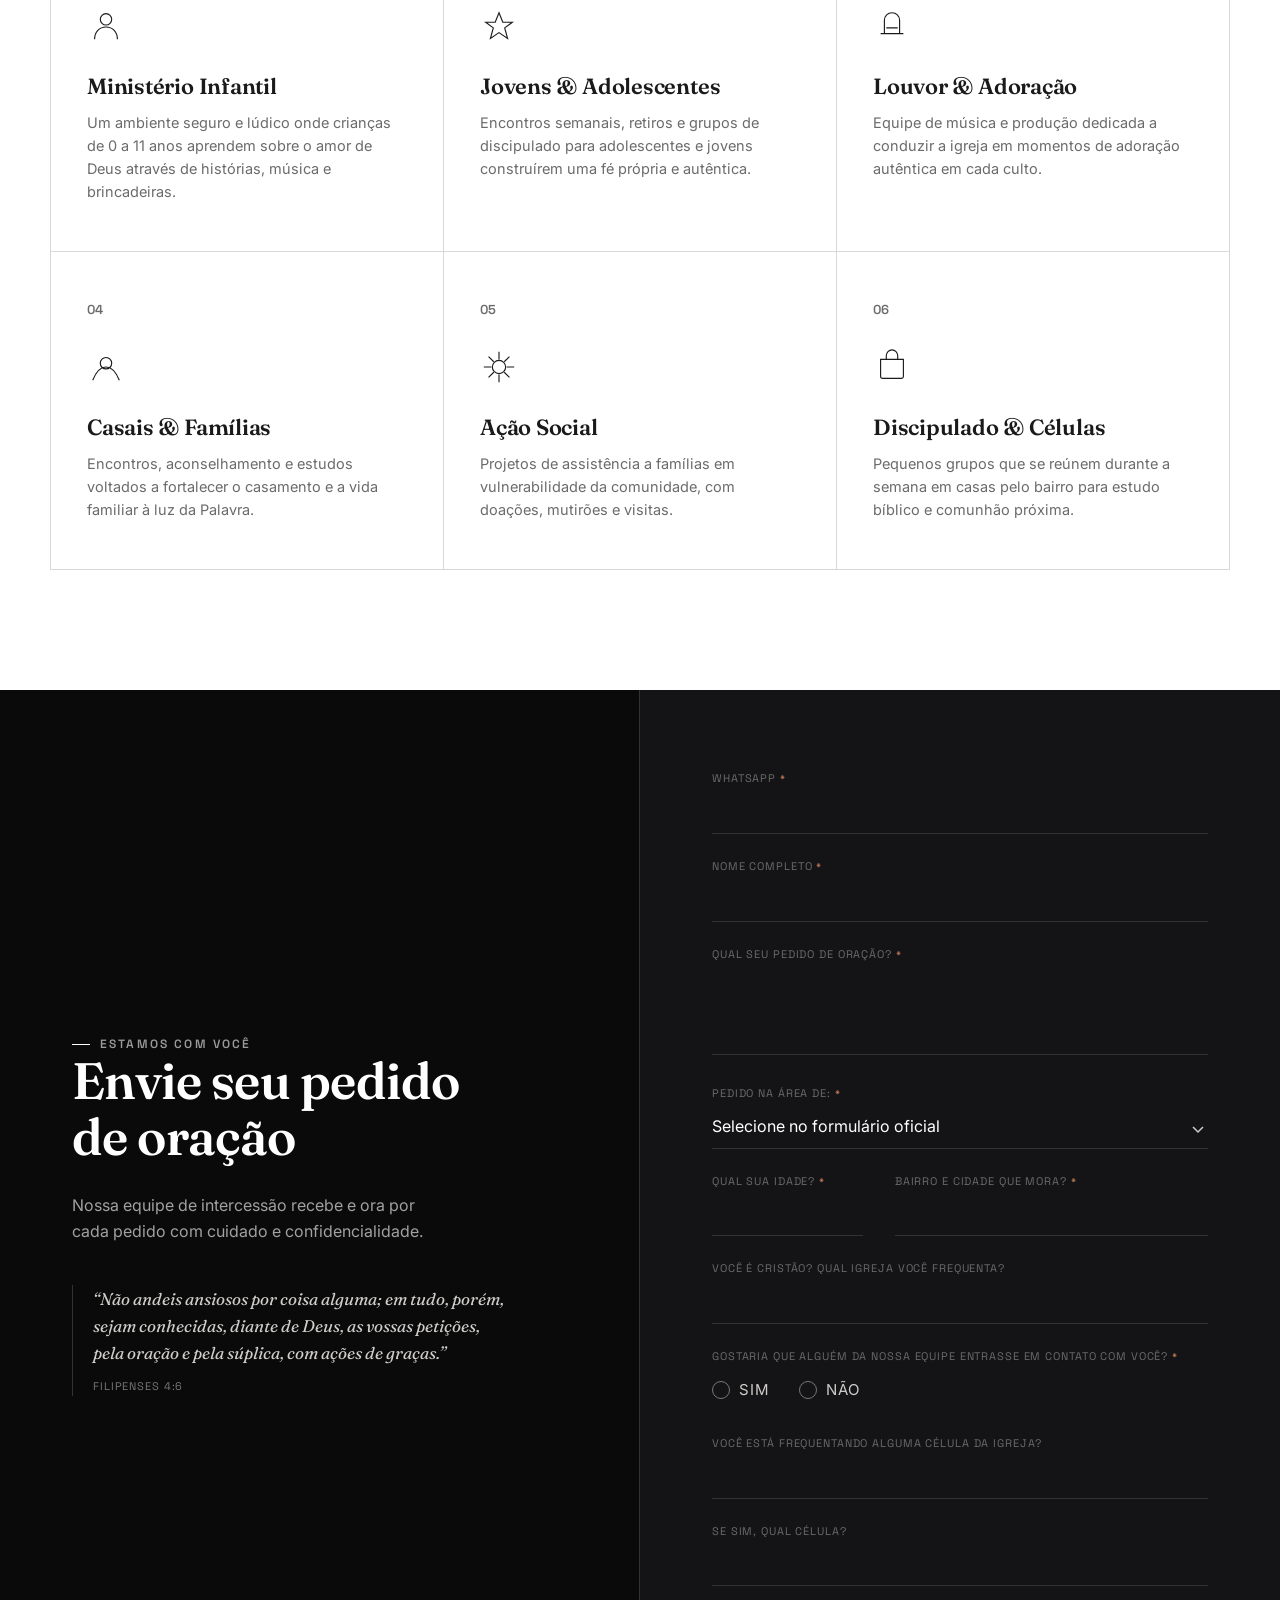
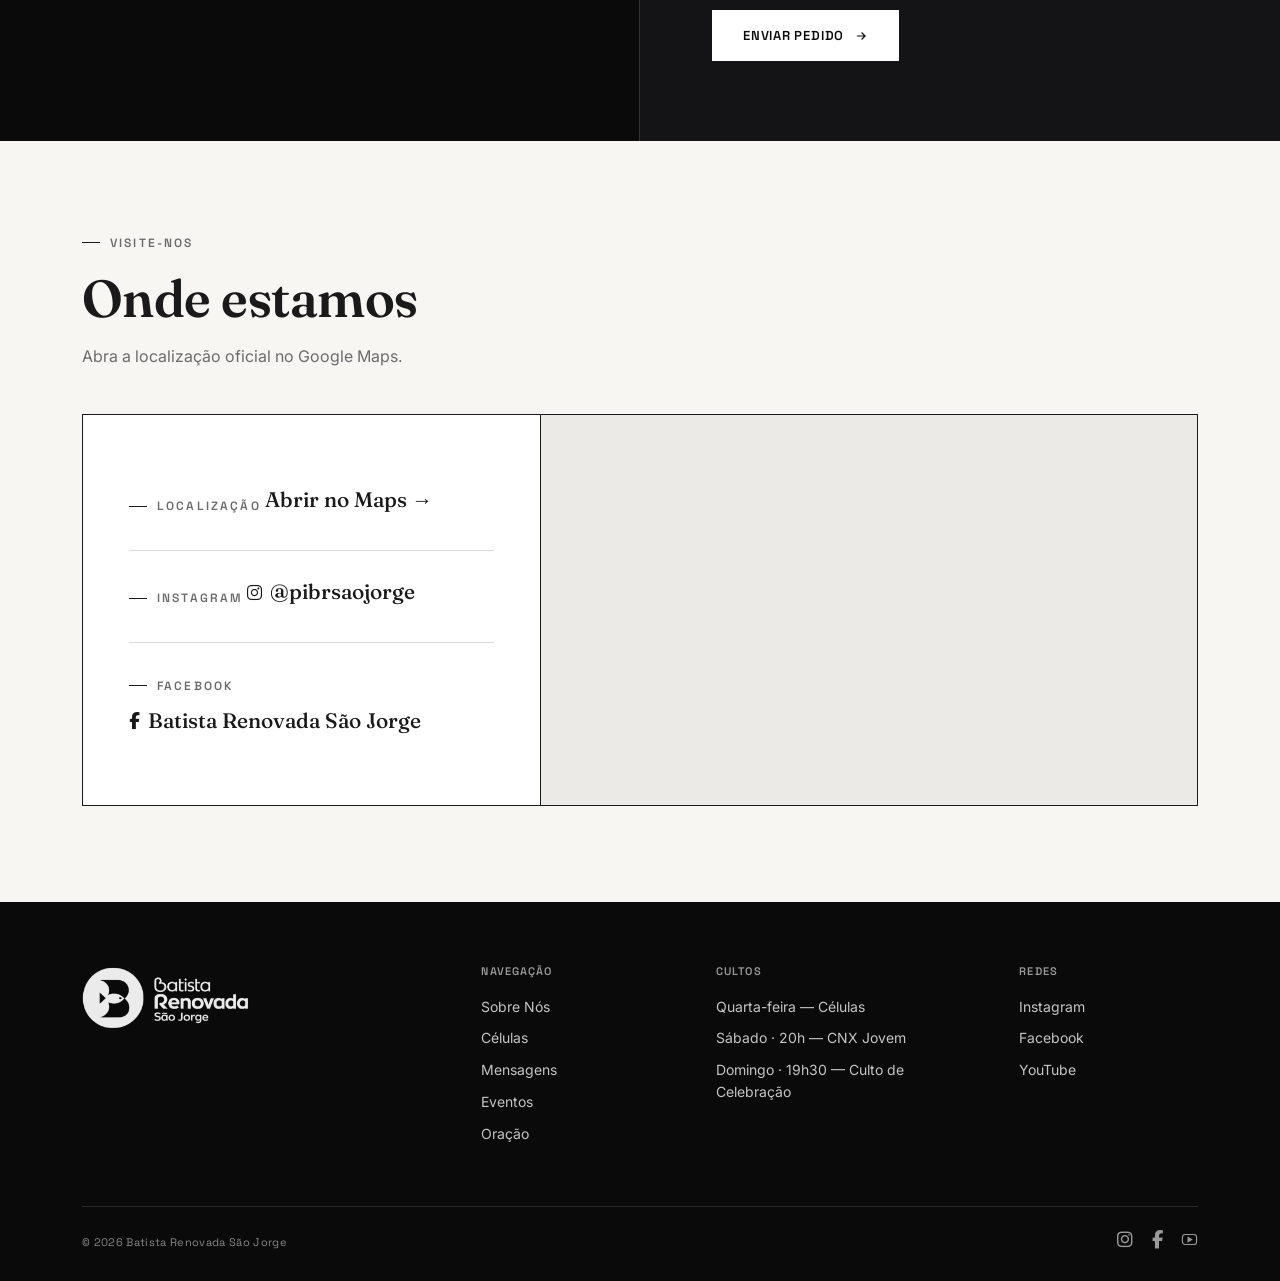
==== commit 9631cc49: "atualizaçao site" ====
--- a/index.html
+++ b/index.html
@@ -11,7 +11,7 @@
 <link rel="preconnect" href="https://fonts.googleapis.com">
 <link rel="preconnect" href="https://fonts.gstatic.com" crossorigin>
 <link href="https://fonts.googleapis.com/css2?family=Cormorant+Garamond:ital,wght@0,400;0,600;1,400&family=Inter:wght@300;400;500;600&display=swap" rel="stylesheet">
-<link rel="stylesheet" href="style.css?v=20260811-sem-culto-video">
+<link rel="stylesheet" href="style.css?v=20260811-final-refinado">
 <link rel="stylesheet" href="https://cdnjs.cloudflare.com/ajax/libs/font-awesome/6.5.2/css/all.min.css">
 </head>
 <body>
@@ -234,11 +234,11 @@
     <div class="prayer-form">
       <form class="visual-form" action="https://docs.google.com/forms/d/e/1FAIpQLSfqIZYJtv6F9vRan0PyilGa80BLovGi2pSlhKbtDOMFa4vNsw/viewform" method="GET" target="_blank" rel="noopener noreferrer">
         <div class="field">
-          <label for="cells-name-phone">Nome e telefone (WhatsApp)</label>
+          <label for="cells-name-phone">Nome e telefone (WhatsApp) <span class="required-mark" aria-hidden="true">*</span></label>
           <input type="text" id="cells-name-phone" name="visual_nome_telefone" autocomplete="name" required>
         </div>
         <div class="field">
-          <label for="cells-address">Endereço/Bairro</label>
+          <label for="cells-address">Endereço/Bairro <span class="required-mark" aria-hidden="true">*</span></label>
           <input type="text" id="cells-address" name="visual_endereco_bairro" autocomplete="street-address" required>
         </div>
         <div class="form-submit">
@@ -329,31 +329,31 @@
     <div class="prayer-form">
       <form class="visual-form" action="https://docs.google.com/forms/d/e/1FAIpQLSc4DKUBnNr9sAykEiqiCHdqqF8UVOKLT0g4MIXzWhpDorxwFg/viewform" method="GET" target="_blank" rel="noopener noreferrer">
         <div class="field">
-          <label for="oracao-whatsapp">WhatsApp</label>
-          <input type="tel" id="oracao-whatsapp" name="visual_whatsapp" autocomplete="tel">
-        </div>
-        <div class="field">
-          <label for="oracao-nome">Nome completo</label>
-          <input type="text" id="oracao-nome" name="visual_nome" autocomplete="name">
-        </div>
-        <div class="field">
-          <label for="pedido">Qual seu pedido de oração?</label>
-          <textarea id="pedido" name="visual_pedido"></textarea>
-        </div>
-        <div class="field">
-          <label for="pedido-area">Pedido na área de:</label>
-          <select id="pedido-area" name="visual_area">
+          <label for="oracao-whatsapp">WhatsApp <span class="required-mark" aria-hidden="true">*</span></label>
+          <input type="tel" id="oracao-whatsapp" name="visual_whatsapp" autocomplete="tel" required>
+        </div>
+        <div class="field">
+          <label for="oracao-nome">Nome completo <span class="required-mark" aria-hidden="true">*</span></label>
+          <input type="text" id="oracao-nome" name="visual_nome" autocomplete="name" required>
+        </div>
+        <div class="field">
+          <label for="pedido">Qual seu pedido de oração? <span class="required-mark" aria-hidden="true">*</span></label>
+          <textarea id="pedido" name="visual_pedido" required></textarea>
+        </div>
+        <div class="field">
+          <label for="pedido-area">Pedido na área de: <span class="required-mark" aria-hidden="true">*</span></label>
+          <select id="pedido-area" name="visual_area" required>
             <option value="">Selecione no formulário oficial</option>
           </select>
         </div>
         <div class="prayer-form-row">
           <div class="field">
-            <label for="oracao-idade">Qual sua idade?</label>
-            <input type="text" id="oracao-idade" name="visual_idade" inputmode="numeric">
+            <label for="oracao-idade">Qual sua idade? <span class="required-mark" aria-hidden="true">*</span></label>
+            <input type="text" id="oracao-idade" name="visual_idade" inputmode="numeric" required>
           </div>
           <div class="field">
-            <label for="oracao-bairro">Bairro e cidade que mora?</label>
-            <input type="text" id="oracao-bairro" name="visual_bairro_cidade" autocomplete="address-level2">
+            <label for="oracao-bairro">Bairro e cidade que mora? <span class="required-mark" aria-hidden="true">*</span></label>
+            <input type="text" id="oracao-bairro" name="visual_bairro_cidade" autocomplete="address-level2" required>
           </div>
         </div>
         <div class="field">
@@ -361,8 +361,8 @@
           <input type="text" id="oracao-cristao" name="visual_igreja">
         </div>
         <fieldset class="field choice-field">
-          <legend>Gostaria que alguém da nossa equipe entrasse em contato com você?</legend>
-          <label><input type="radio" name="visual_contato" value="Sim"> Sim</label>
+          <legend>Gostaria que alguém da nossa equipe entrasse em contato com você? <span class="required-mark" aria-hidden="true">*</span></legend>
+          <label><input type="radio" name="visual_contato" value="Sim" required> Sim</label>
           <label><input type="radio" name="visual_contato" value="Não"> Não</label>
         </fieldset>
         <div class="field">
@@ -460,7 +460,7 @@
   </div>
 </footer>
 
-<script src="script.js?v=20260811-secoes-ativadas"></script>
+  <script src="script.js?v=20260811-culto-0908"></script>
 </body>
 </html>
 
--- a/style.css
+++ b/style.css
@@ -830,9 +830,21 @@
 }
 
 /* ============ CONTATO ============ */
-.contact-grid{display:grid;grid-template-columns:1fr 1fr;gap:80px;align-items:start;}
-.contact-info .item{padding:26px 0;border-top:1px solid var(--line);}
-.contact-info .item:first-child{border-top:none;padding-top:0;}
+#contato{padding:84px 0 96px;background:#f7f6f3;}
+#contato .s-head{margin-bottom:46px;}
+.contact-grid{
+  display:grid;
+  grid-template-columns:minmax(0,.82fr) minmax(0,1.18fr);
+  gap:0;
+  align-items:stretch;
+  overflow:hidden;
+  border:1px solid var(--ink);
+  background:var(--white);
+}
+.contact-info{display:flex;flex-direction:column;justify-content:center;padding:38px 46px;}
+.contact-info .item{padding:25px 0;border-top:1px solid var(--line);}
+.contact-info .item:first-child{padding-top:0;border-top:none;}
+.contact-info .item:last-child{padding-bottom:0;}
 .contact-info .eyebrow{margin-bottom:10px;}
 .contact-info .item p,.contact-info .item a{font-family:var(--display);font-size:21px;font-weight:500;}
 .contact-info .item a:hover{text-decoration:underline;}
@@ -849,10 +861,12 @@
 .contact-info .contact-social-link:hover{opacity:.72;text-decoration:none;}
 .contact-info .contact-social-link:hover span{text-decoration:underline;text-underline-offset:3px;}
 .map-frame{
-  border:1px solid var(--ink);aspect-ratio:1/0.95;overflow:hidden;
-  background-color:var(--white);
-}
-.map-frame iframe{width:100%;height:100%;border:none;filter:grayscale(1) contrast(1.05);}
+  min-height:390px;
+  overflow:hidden;
+  border-left:1px solid var(--ink);
+  background-color:#eceae6;
+}
+.map-frame iframe{display:block;width:100%;height:100%;min-height:390px;border:none;filter:grayscale(1) contrast(.94);}
 .map-placeholder{
   width:100%;height:100%;display:grid;place-items:center;
   color:var(--muted);font-size:11px;font-weight:600;letter-spacing:.16em;text-transform:uppercase;
@@ -864,13 +878,14 @@
 }
 
 /* ============ FOOTER ============ */
-footer{background:var(--black);color:var(--white);padding:72px 0 30px;}
+footer{background:var(--black);color:var(--white);padding:64px 0 28px;}
 .footer-top{
-  display:grid;grid-template-columns:1.3fr 0.7fr 0.7fr 0.9fr;gap:48px;
-  padding-bottom:56px;border-bottom:1px solid #2a2a2a;
-}
-.footer-brand .logo{color:var(--white);margin-bottom:18px;}
-.footer-brand .logo img{width:auto;height:92px;}
+  display:grid;grid-template-columns:1.25fr .65fr .9fr .65fr;gap:56px;
+  align-items:start;
+  padding-bottom:52px;border-bottom:1px solid #2a2a2a;
+}
+.footer-brand .logo{display:inline-flex;color:var(--white);margin-bottom:18px;}
+.footer-brand .logo img{width:auto;height:68px;filter:grayscale(1) invert(1) brightness(2);opacity:.92;}
 .footer-brand p{color:#b8b8b8;font-size:14.5px;max-width:300px;line-height:1.7;}
 .footer-brand .footer-location{
   margin-top:12px;
@@ -885,12 +900,12 @@
   color:#999;margin-bottom:18px;font-weight:600;
 }
 .footer-col a,.footer-col p{
-  display:block;color:#ccc;font-size:14.5px;margin-bottom:12px;
+  display:block;color:#c5c5c5;font-size:14px;line-height:1.55;margin-bottom:10px;
 }
 .footer-col a:hover{color:var(--white);text-decoration:underline;}
 .footer-bottom{
   display:flex;justify-content:space-between;align-items:center;padding-top:24px;
-  font-family:var(--mono);font-size:12px;color:#888;
+  font-family:var(--mono);font-size:11px;letter-spacing:.03em;color:#888;
 }
 .socials{display:flex;gap:18px;}
 .socials a svg{width:17px;height:17px;}
@@ -930,7 +945,10 @@
   .prayer-form-section .prayer-form,
   .cells-form-section .prayer-text,
   .cells-form-section .prayer-form{padding-top:64px;padding-bottom:64px;}
-  .contact-grid{grid-template-columns:1fr;gap:56px;}
+  .contact-grid{grid-template-columns:1fr;}
+  .contact-info{padding:34px 36px;}
+  .map-frame{min-height:340px;border-left:none;border-top:1px solid var(--ink);}
+  .map-frame iframe{min-height:340px;}
   .footer-top{grid-template-columns:1fr 1fr;gap:40px;}
   .event-row{grid-template-columns:80px 1fr;}
   .event-tag{grid-column:2;justify-self:start;}
@@ -980,10 +998,15 @@
   .culto-viewer-next{right:8px;}
   .ministries-hero{min-height:72vh;padding:80px 20px;}
   .ministries-hero__actions .btn{width:100%;justify-content:center;}
+  #contato{padding:64px 0 72px;}
+  #contato .s-head{margin-bottom:32px;}
+  .contact-info{padding:28px 22px;}
   .contact-info .contact-social-link{font-size:18px;}
+  .map-frame,.map-frame iframe{min-height:300px;}
   footer{padding:52px 0 24px;}
   .footer-top{grid-template-columns:1fr;gap:28px;padding-bottom:36px;}
   .footer-brand .logo{margin-bottom:14px;}
+  .footer-brand .logo img{height:58px;}
   .footer-col h4{margin-bottom:14px;}
   .footer-col a,.footer-col p{margin-bottom:8px;}
   .footer-bottom{flex-direction:column;gap:16px;align-items:flex-start;padding-top:20px;}
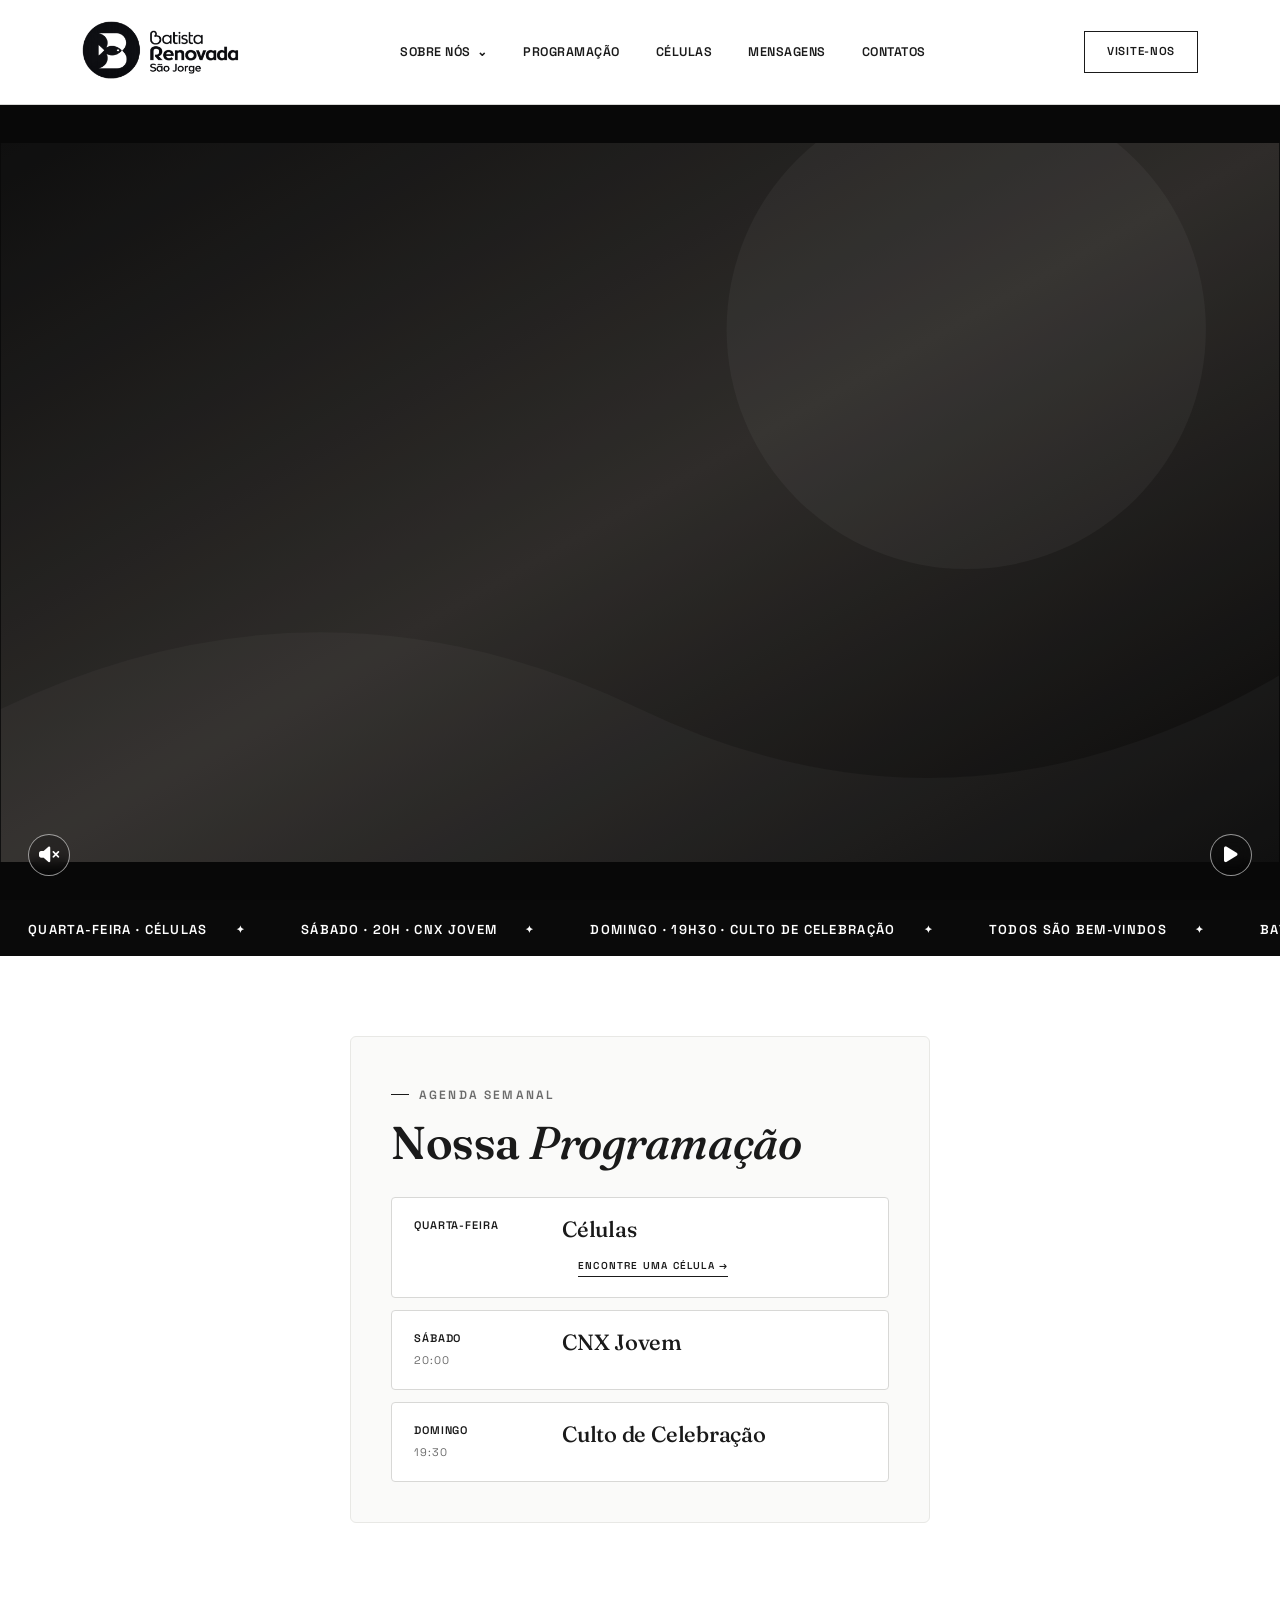
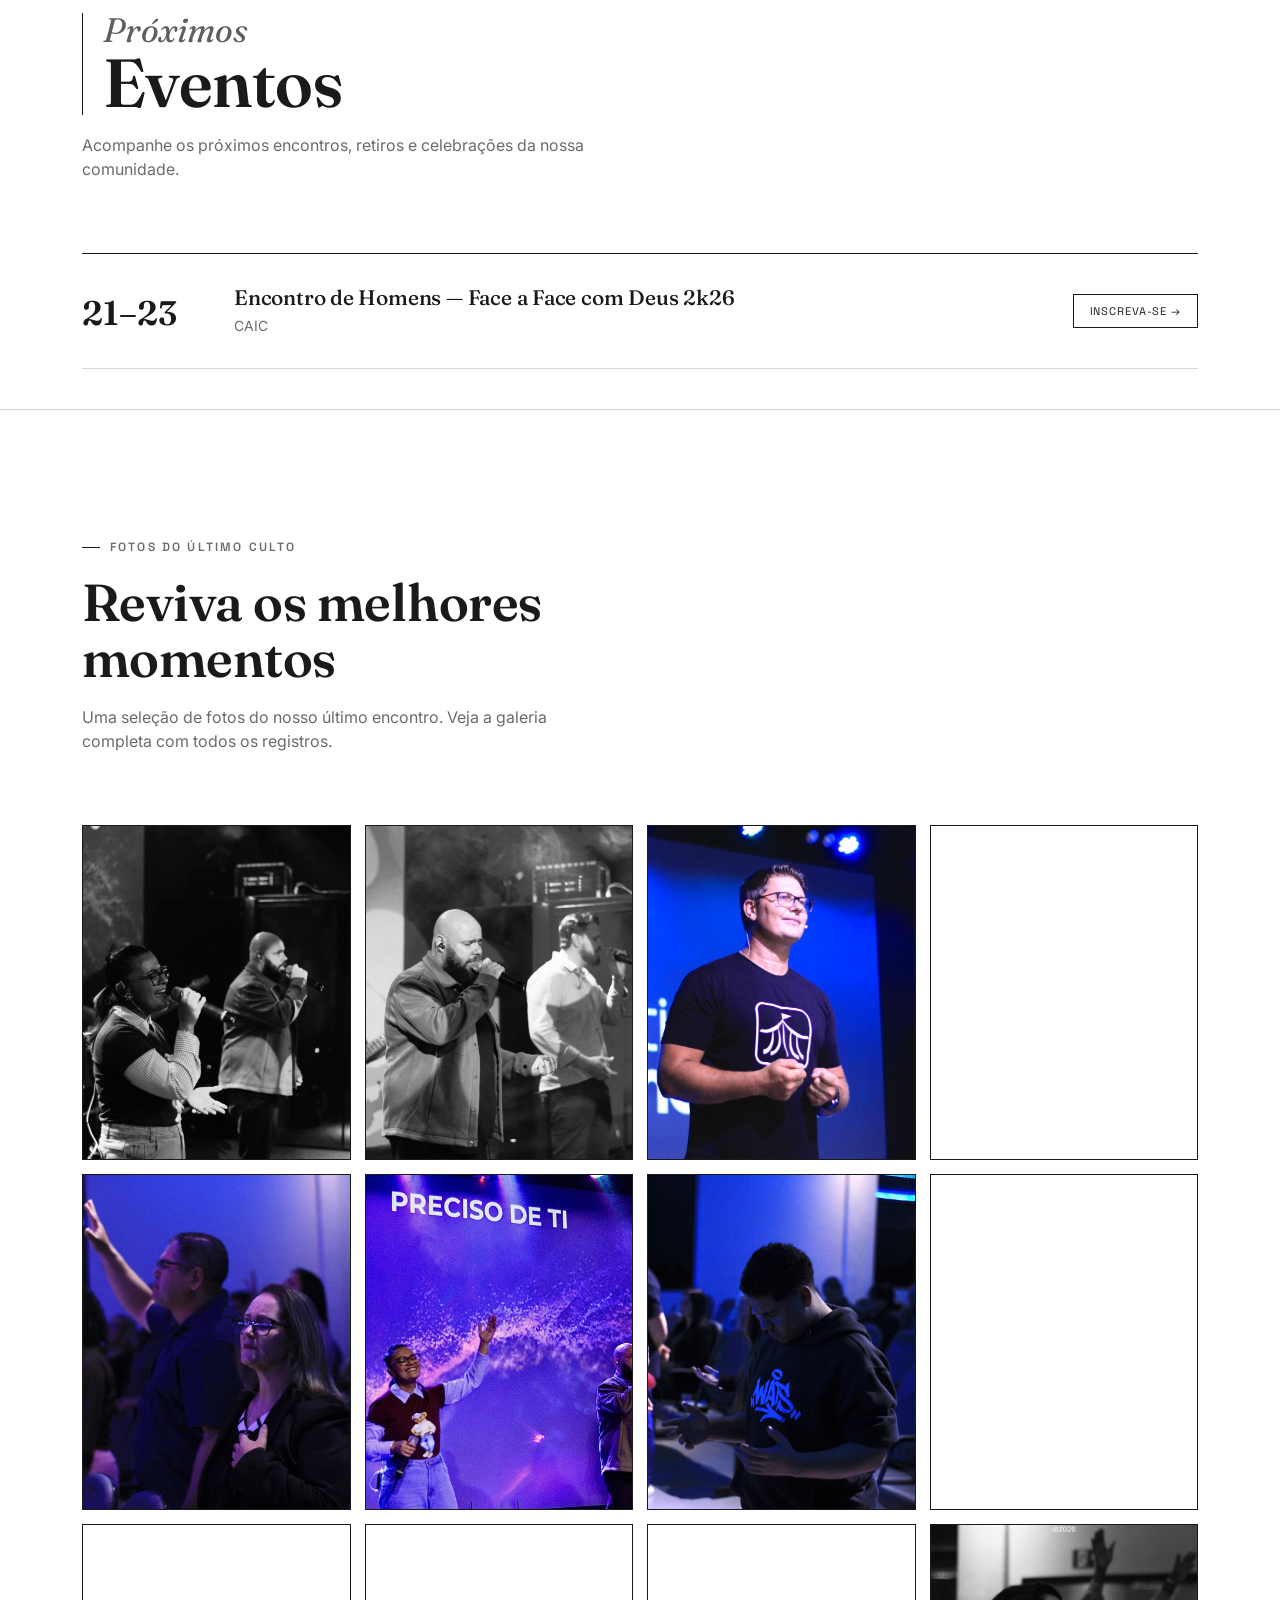
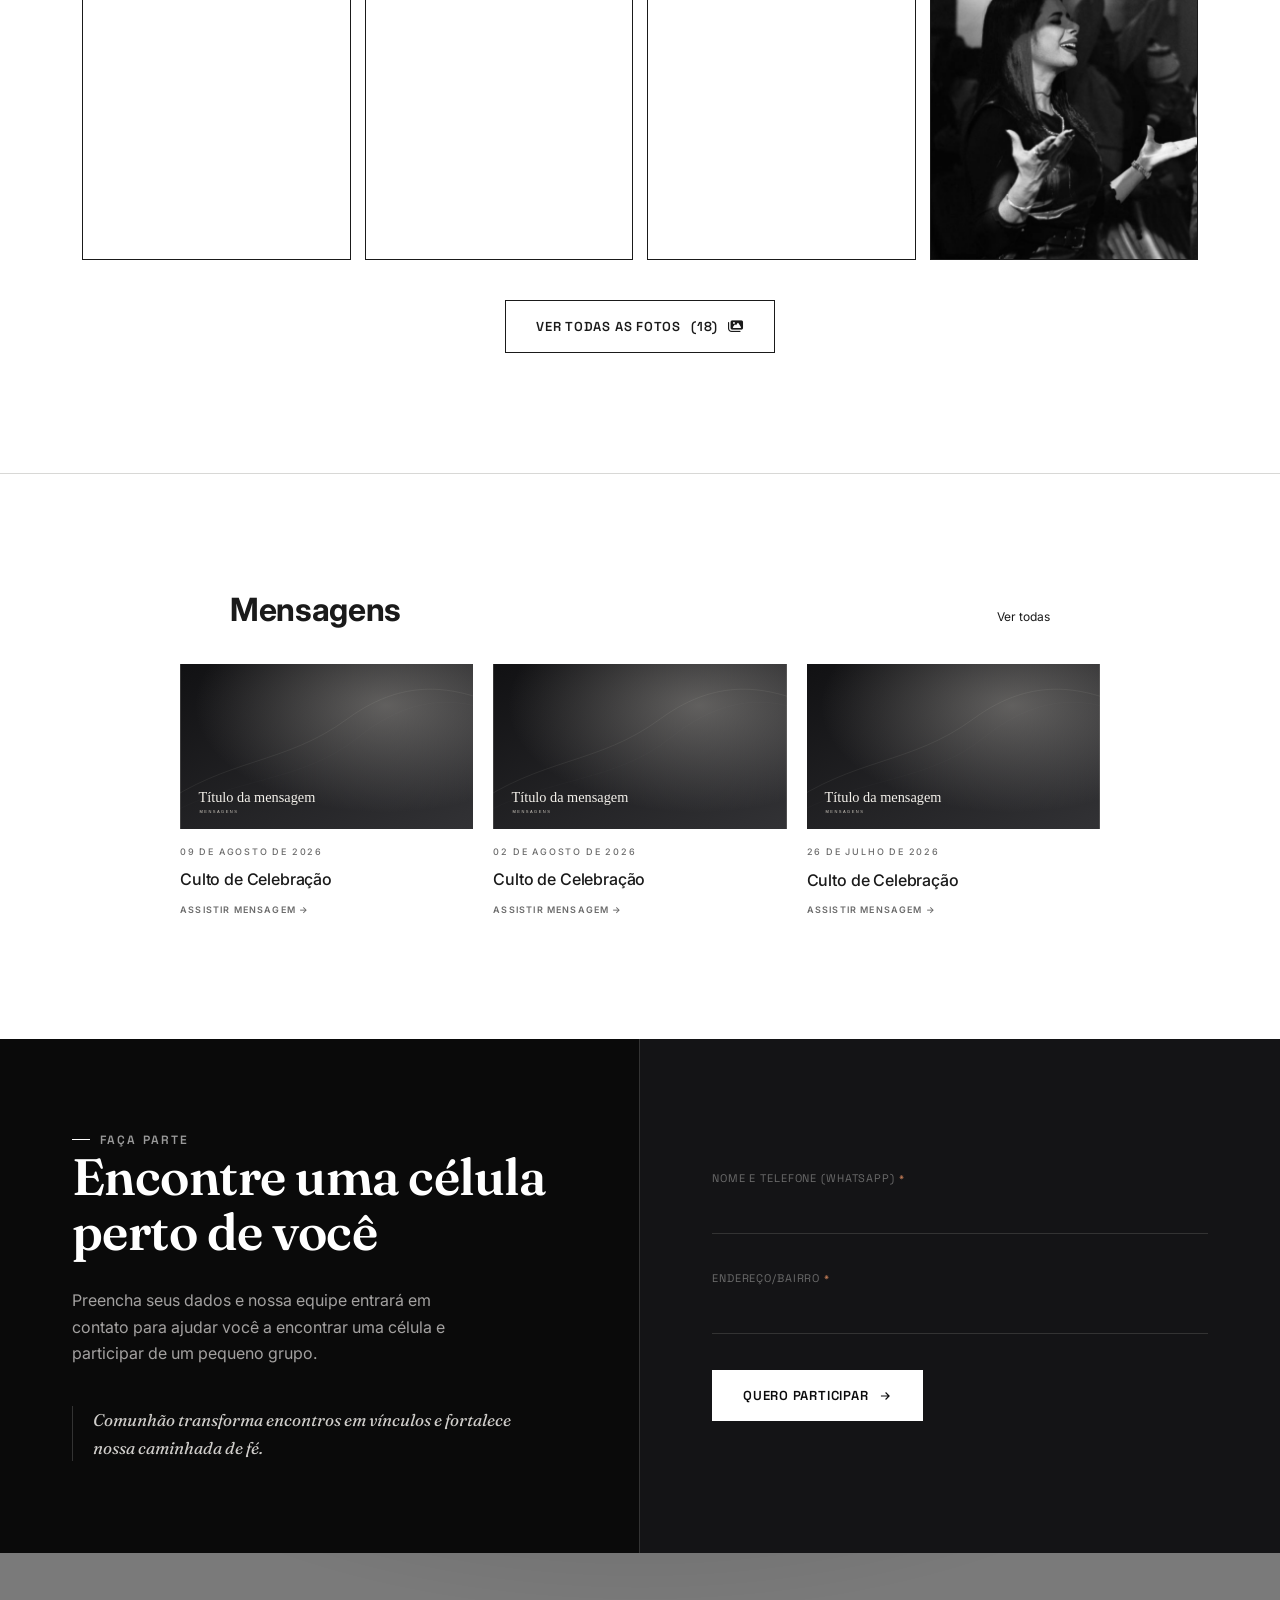
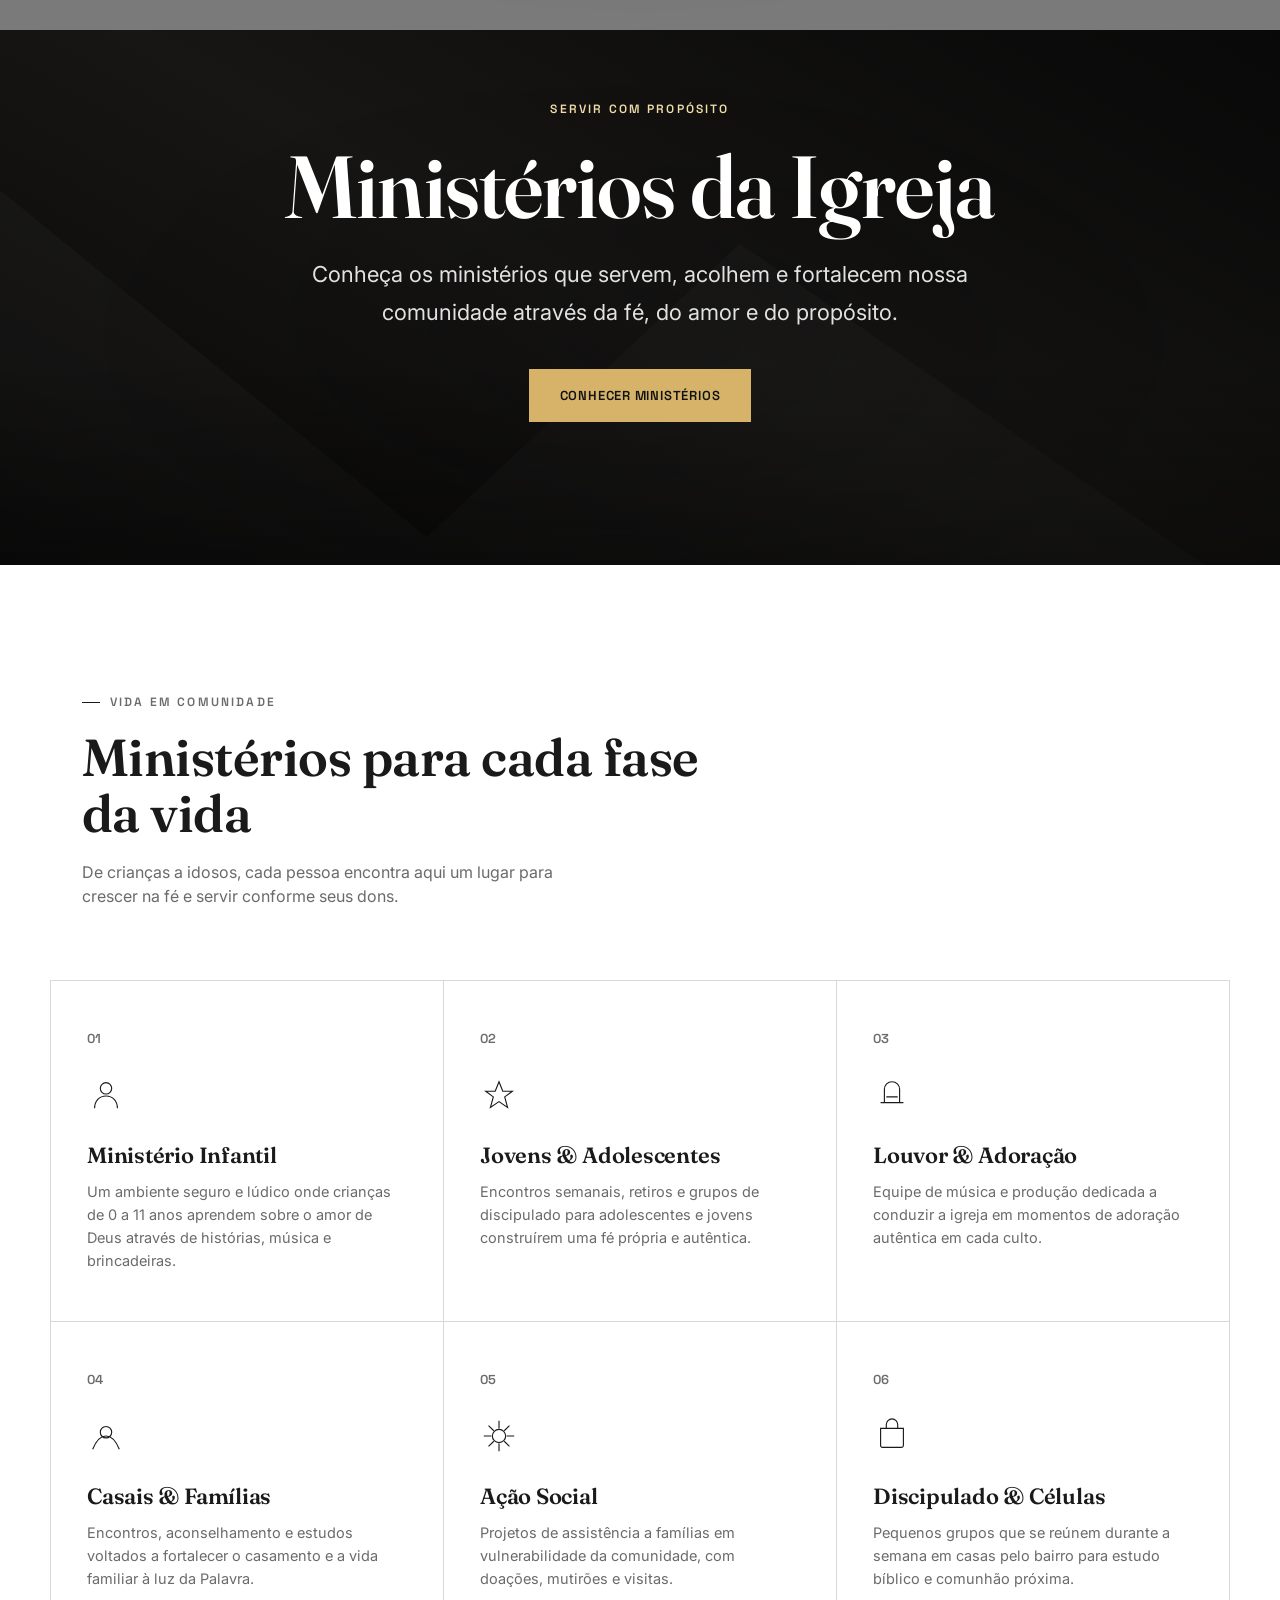
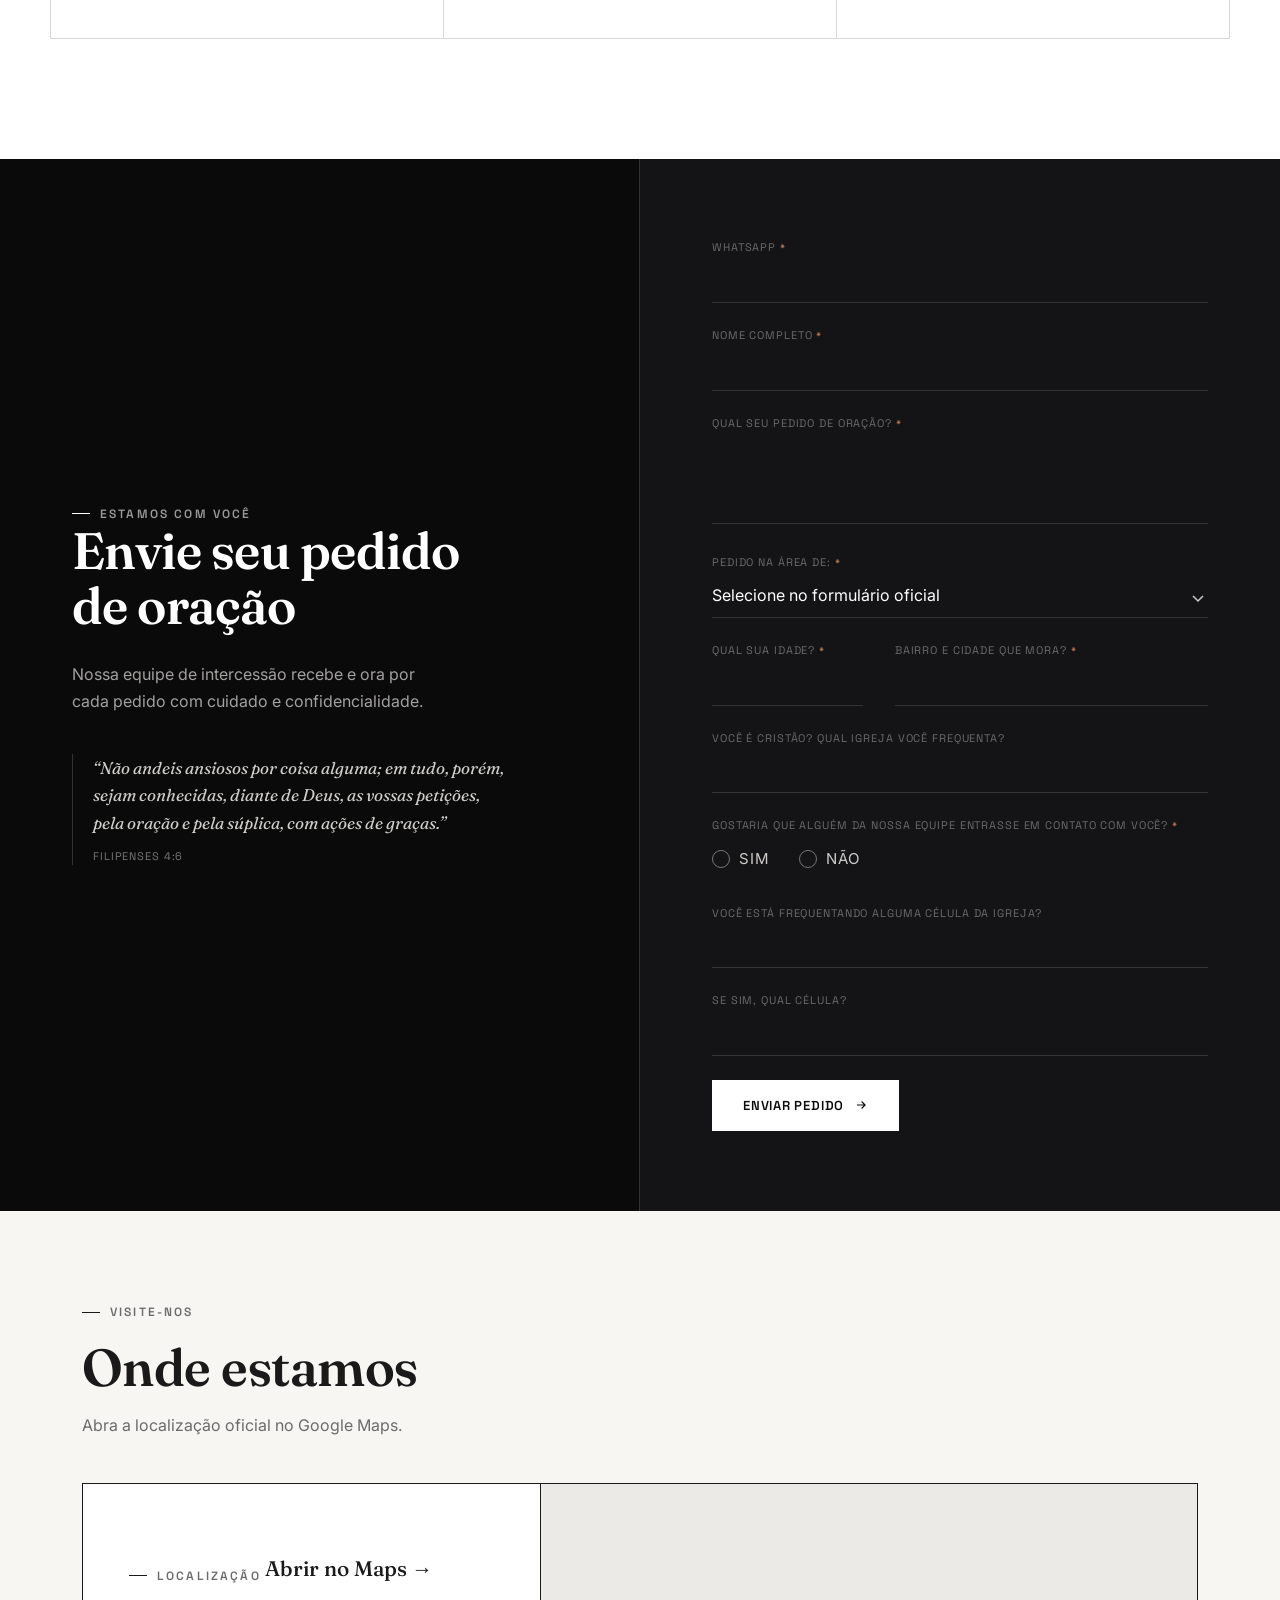
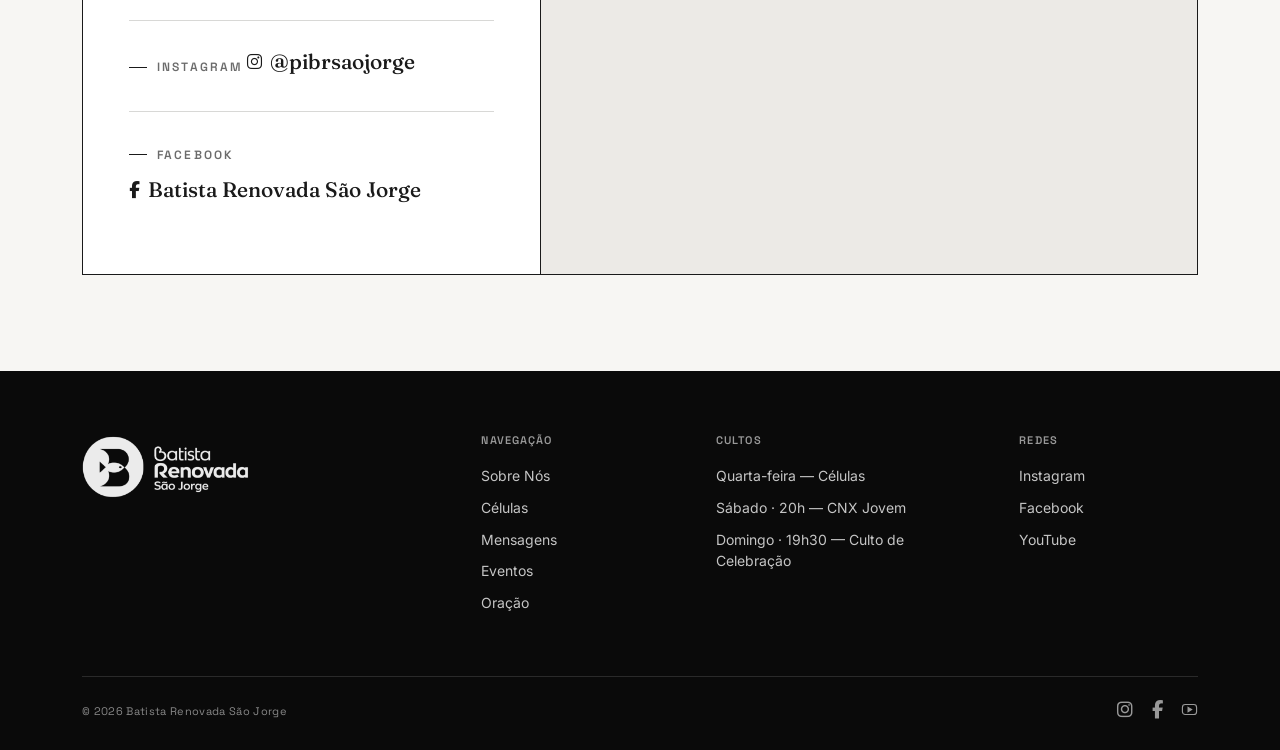
==== commit 6accd89b: "atualizaçao site" ====
--- a/index.html
+++ b/index.html
@@ -11,7 +11,7 @@
 <link rel="preconnect" href="https://fonts.googleapis.com">
 <link rel="preconnect" href="https://fonts.gstatic.com" crossorigin>
 <link href="https://fonts.googleapis.com/css2?family=Cormorant+Garamond:ital,wght@0,400;0,600;1,400&family=Inter:wght@300;400;500;600&display=swap" rel="stylesheet">
-<link rel="stylesheet" href="style.css?v=20260811-final-refinado">
+<link rel="stylesheet" href="style.css?v=20260811-menu-sobre">
 <link rel="stylesheet" href="https://cdnjs.cloudflare.com/ajax/libs/font-awesome/6.5.2/css/all.min.css">
 </head>
 <body>
@@ -23,8 +23,13 @@
       <img src="ativos/imagens/logo-horizontal-sao-jorge.png" alt="Batista Renovada São Jorge" width="575" height="230" decoding="async" fetchpriority="high">
     </a>
     <div class="navlinks">
-      <a href="#sobre">Sobre Nós</a>
-      <a href="#eventos">Programação</a>
+      <div class="nav-dropdown">
+        <a class="nav-dropdown__trigger" href="sobre.html" aria-haspopup="true">Sobre Nós <span aria-hidden="true">⌄</span></a>
+        <div class="nav-dropdown__menu">
+          <a href="sobre.html">Sobre nós</a><a href="missao.html">Missão</a><a href="visao.html">Visão</a>
+        </div>
+      </div>
+      <a href="#agenda">Programação</a>
       <a href="#celulas">Células</a>
       <a href="#mensagens">Mensagens</a>
       <a href="#contato">Contatos</a>
@@ -39,8 +44,8 @@
 </header>
 
 <div class="mobile-overlay" aria-hidden="true">
-  <a href="#sobre">Sobre Nós</a>
-  <a href="#eventos">Programação</a>
+  <a href="sobre.html">Sobre Nós</a>
+  <a href="#agenda">Programação</a>
   <a href="#celulas">Células</a>
   <a href="#mensagens">Mensagens</a>
   <a href="#contato">Contatos</a>
@@ -75,7 +80,7 @@
 </div>
 
 <!-- ============ SOBRE ============ -->
-<section class="section" id="sobre">
+<section class="section" id="agenda">
   <div class="wrap">
     <div class="about-grid">
       <div class="schedule-program">
@@ -150,10 +155,10 @@
     <div class="culto-grid" id="cultoFeaturedGrid" aria-label="Fotos em destaque do último culto"></div>
 
     <div class="culto-more">
-      <button type="button" class="btn btn-outline" id="cultoOpenAll">
+      <a class="btn btn-outline" href="galeria.html">
         Ver todas as fotos <span class="culto-count" id="cultoCount"></span>
         <i class="fas fa-images" aria-hidden="true"></i>
-      </button>
+      </a>
     </div>
   </div>
 </section>
@@ -161,13 +166,14 @@
 <!-- ============ MENSAGENS ============ -->
 <section class="section messages-section" id="mensagens" aria-labelledby="messages-title">
   <div class="wrap">
-    <div class="s-head messages-heading">
-      <div class="eyebrow">Palavra e inspiração</div>
-      <h2 id="messages-title">Mensagens</h2>
-      <p>Assista às mensagens e acompanhe conteúdos preparados para fortalecer sua caminhada de fé.</p>
-    </div>
-
-    <div class="messages-grid" id="messagesGrid" aria-live="polite"></div>
+    <div id="messagesPreview">
+      <div class="messages-heading">
+        <h2 id="messages-title">Mensagens</h2>
+        <a href="mensagens.html">Ver todas</a>
+      </div>
+
+      <div class="messages-grid" id="messagesGrid" aria-live="polite"></div>
+    </div>
 
     <article class="message-detail" id="messageDetail" aria-live="polite" hidden>
       <button type="button" class="message-detail__back" id="messageDetailBack">← Voltar para mensagens</button>
@@ -190,18 +196,6 @@
     </article>
   </div>
 </section>
-
-<!-- Modal: grade com TODAS as fotos do culto -->
-<div class="culto-modal" id="cultoModal" aria-hidden="true" role="dialog" aria-label="Galeria completa do último culto">
-  <div class="culto-modal-head">
-    <div>
-      <div class="eyebrow">Fotos do último culto</div>
-      <h3 id="cultoModalTotal"></h3>
-    </div>
-    <button type="button" class="culto-modal-close" id="cultoModalClose" aria-label="Fechar galeria">×</button>
-  </div>
-  <div class="culto-modal-thumbs" id="cultoModalThumbs"></div>
-</div>
 
 <!-- Visualizador: foto ampliada com navegação -->
 <div class="culto-viewer" id="cultoViewer" aria-hidden="true" role="dialog" aria-label="Visualizador de foto">
@@ -430,7 +424,7 @@
       </div>
       <div class="footer-col">
         <h4>Navegação</h4>
-        <a href="#sobre">Sobre Nós</a>
+        <a href="sobre.html">Sobre Nós</a>
         <a href="#celulas">Células</a>
         <a href="#mensagens">Mensagens</a>
         <a href="#eventos">Eventos</a>
@@ -460,7 +454,7 @@
   </div>
 </footer>
 
-  <script src="script.js?v=20260811-culto-0908"></script>
+  <script src="script.js?v=20260811-paginas-internas"></script>
 </body>
 </html>
 
--- a/style.css
+++ b/style.css
@@ -105,6 +105,17 @@
   transition:transform .3s ease;
 }
 .navlinks a:hover::after{transform:scaleX(1);transform-origin:left;}
+.nav-dropdown{position:relative;display:flex;align-items:center;}
+.nav-dropdown__trigger{display:flex;align-items:center;gap:6px;}
+.nav-dropdown__trigger span{font-size:12px;line-height:1;transition:transform .22s ease;}
+.nav-dropdown__menu{position:absolute;top:100%;left:-18px;width:180px;padding:10px 0 0;opacity:0;visibility:hidden;pointer-events:none;transform:translateY(8px);transition:opacity .2s ease,transform .2s ease,visibility .2s ease;}
+.nav-dropdown__menu::before{content:"";position:absolute;inset:10px 0 0;background:var(--white);border:1px solid var(--line);box-shadow:0 10px 24px rgba(0,0,0,.1);z-index:-1;}
+.nav-dropdown__menu a{display:block;padding:14px 18px;font-family:var(--sans);font-size:13px;font-weight:400;letter-spacing:0;text-transform:none;border-bottom:1px solid var(--line);background:transparent;}
+.nav-dropdown__menu a:last-child{border-bottom:0;}
+.nav-dropdown__menu a::after{display:none;}
+.nav-dropdown__menu a:hover,.nav-dropdown__menu a:focus-visible{background:#f3f3f1;}
+.nav-dropdown:hover .nav-dropdown__menu,.nav-dropdown:focus-within .nav-dropdown__menu{opacity:1;visibility:visible;pointer-events:auto;transform:translateY(0);}
+.nav-dropdown:hover .nav-dropdown__trigger span,.nav-dropdown:focus-within .nav-dropdown__trigger span{transform:rotate(180deg);}
 .nav-cta{display:flex;align-items:center;gap:18px;}
 .nav-cta .btn{padding:11px 22px;font-size:11.5px;}
 .burger{display:none;flex-direction:column;gap:5px;cursor:pointer;background:none;border:none;}
@@ -204,7 +215,7 @@
 .section-black .s-head p{color:#a8a8a8;}
 
 /* ============ SOBRE ============ */
-#sobre{padding-top:80px;padding-bottom:32px;}
+#agenda{padding-top:80px;padding-bottom:32px;scroll-margin-top:105px;}
 .about-grid{
   display:grid;grid-template-columns:minmax(0, 1fr);align-items:start;
 }
@@ -281,20 +292,23 @@
 
 /* ============ MENSAGENS ============ */
 .messages-section{background:var(--white);border-top:1px solid var(--line);}
-.messages-heading{max-width:720px;margin-bottom:48px;}
-.messages-grid{display:grid;grid-template-columns:repeat(3,minmax(0,1fr));gap:26px;}
-.messages-grid[hidden],.message-detail[hidden]{display:none;}
-.message-card{display:flex;flex-direction:column;min-width:0;border-top:1px solid var(--ink);padding-top:12px;cursor:pointer;}
+.messages-heading{display:flex;align-items:end;justify-content:space-between;max-width:820px;margin:0 auto 38px;}
+.messages-heading h2{margin:0;font-family:var(--sans);font-size:clamp(26px,2.5vw,34px);font-weight:700;line-height:1;}
+.messages-heading a{padding:2px 0;border-bottom:1px solid transparent;color:var(--ink);font:400 12px/1 var(--sans);}
+.messages-heading a:hover{border-bottom-color:currentColor;}
+.messages-grid{display:grid;grid-template-columns:repeat(3,minmax(0,1fr));gap:20px;max-width:920px;margin:0 auto;}
+.messages-grid[hidden],.message-detail[hidden],.messages-all[hidden],#messagesPreview[hidden]{display:none;}
+.message-card{display:flex;flex-direction:column;min-width:0;cursor:pointer;}
 .message-card:focus-visible{outline:2px solid var(--ink);outline-offset:6px;}
 .message-card__media{position:relative;aspect-ratio:16/9;overflow:hidden;background:#dedbd5;}
 .message-card__media img{width:100%;height:100%;display:block;object-fit:cover;transition:transform .45s ease;}
 .message-card:hover .message-card__media img{transform:scale(1.025);}
-.message-card__content{display:flex;flex:1;flex-direction:column;padding:20px 2px 0;}
-.message-card__date,.message-card__speaker{font-size:10px;font-weight:600;letter-spacing:.14em;text-transform:uppercase;color:var(--muted);}
-.message-card h3{margin:10px 0 8px;font-family:var(--serif);font-size:clamp(25px,2vw,34px);font-weight:400;line-height:1.02;}
+.message-card__content{display:flex;flex:1;flex-direction:column;padding:16px 0 0;}
+.message-card__date,.message-card__speaker{font-size:9px;font-weight:500;letter-spacing:.2em;text-transform:uppercase;color:var(--muted);}
+.message-card h3{margin:10px 0 8px;font-family:var(--sans);font-size:16px;font-weight:500;line-height:1.45;}
 .message-card__speaker{color:var(--ink);}
 .message-card p{margin:15px 0 22px;color:var(--muted);font-size:14px;line-height:1.65;}
-.message-card__action{align-self:flex-start;margin-top:auto;padding:0 0 6px;border:0;border-bottom:1px solid var(--ink);background:transparent;color:var(--ink);font:600 10px/1 var(--sans);letter-spacing:.13em;text-transform:uppercase;cursor:pointer;transition:opacity .2s ease;}
+.message-card__action{align-self:flex-start;margin-top:auto;padding:5px 0;border:0;background:transparent;color:var(--muted);font:600 9px/1 var(--sans);letter-spacing:.13em;text-transform:uppercase;cursor:pointer;transition:color .2s ease;}
 .message-card__action:hover{opacity:.55;}
 .message-card__action:focus-visible,
 .message-detail__back:focus-visible,
@@ -318,6 +332,23 @@
 .message-player__empty{width:100%;height:100%;display:grid;place-items:center;margin:0;color:#aaa;font-size:11px;font-weight:600;letter-spacing:.16em;text-transform:uppercase;}
 .message-youtube-link{margin-top:14px;padding:10px 14px;font-size:9px;letter-spacing:.09em;border-color:rgba(16,16,16,.45);gap:7px;}
 .message-youtube-link:hover{background:rgba(16,16,16,.04);color:var(--ink);}
+.messages-all{max-width:1120px;margin:0 auto;scroll-margin-top:110px;}
+.messages-all__heading{text-align:center;margin:28px 0 58px;}
+.messages-all__heading .eyebrow{justify-content:center;margin-bottom:26px;}
+.messages-all__heading h1,.messages-all__heading h2{margin:0;font-family:var(--sans);font-size:clamp(30px,3vw,42px);font-weight:700;}
+.messages-all__list{display:flex;flex-direction:column;gap:76px;}
+.messages-all__item{display:grid;grid-template-columns:minmax(0,1.35fr) minmax(280px,.65fr);align-items:center;gap:42px;}
+.messages-all__item:nth-child(even){grid-template-columns:minmax(280px,.65fr) minmax(0,1.35fr);}
+.messages-all__item:nth-child(even) .messages-all__media{order:2;}
+.messages-all__media{aspect-ratio:16/9;overflow:hidden;background:#dedbd5;}
+.messages-all__media img{width:100%;height:100%;display:block;object-fit:cover;transition:transform .45s ease;}
+.messages-all__item:hover .messages-all__media img{transform:scale(1.02);}
+.messages-all__content h3{margin:12px 0 14px;font-family:var(--sans);font-size:clamp(23px,2.4vw,34px);font-weight:700;line-height:1.15;}
+.messages-all__content p{margin:14px 0;color:var(--muted);font-size:14px;line-height:1.65;}
+.messages-all__action{margin-top:14px;min-height:42px;padding:12px 18px;}
+.messages-page{background:var(--white);}
+.messages-page-main{min-height:calc(100vh - 210px);padding:92px 0 120px;border-top:1px solid var(--line);}
+.messages-page .messages-all__heading{margin-top:0;}
 
 /* ============ GALERIA: FOTOS DO ÚLTIMO CULTO ============ */
 .gallery-section{background-color:var(--white);}
@@ -357,6 +388,22 @@
   margin-top:40px;
 }
 .culto-more .btn i{font-size:13px;}
+.gallery-page{background:var(--white);}
+.gallery-page-main{min-height:calc(100vh - 210px);padding:92px 0 120px;border-top:1px solid var(--line);}
+.gallery-page-heading{display:flex;align-items:end;justify-content:space-between;gap:30px;margin-bottom:46px;}
+.gallery-page-heading h1{margin:12px 0 0;font-size:clamp(38px,5vw,66px);line-height:1;}
+.gallery-page-heading p{max-width:430px;margin:0;color:var(--muted);font-size:15px;line-height:1.7;}
+.culto-all-grid{display:grid;grid-template-columns:repeat(4,minmax(0,1fr));gap:14px;}
+.institutional-page{background:#fafafa;}
+.institutional-main{min-height:calc(100vh - 210px);padding:136px 0 120px;border-top:1px solid var(--line);}
+.institutional-layout{display:grid;grid-template-columns:minmax(0,1fr) 250px;align-items:start;gap:28px;max-width:900px;margin:0 auto;}
+.institutional-card,.institutional-menu{background:var(--white);border:1px solid #ececea;box-shadow:0 7px 18px rgba(0,0,0,.09);}
+.institutional-card{min-height:290px;padding:38px 40px;}
+.institutional-card h1{margin:0;font-family:var(--sans);font-size:30px;font-weight:400;letter-spacing:-.02em;}
+.institutional-menu{display:flex;flex-direction:column;}
+.institutional-menu a{padding:18px 20px;border-bottom:1px solid var(--line);font-size:14px;transition:background .2s ease;}
+.institutional-menu a:last-child{border-bottom:0;}
+.institutional-menu a:hover,.institutional-menu a[aria-current="page"]{background:#f3f3f1;}
 
 /* Modal: grade com todas as fotos */
 .culto-modal{
@@ -930,11 +977,13 @@
   .messages-grid{grid-template-columns:repeat(2,minmax(0,1fr));}
   .message-detail__content{max-width:720px;}
   .message-detail__content h2{font-size:clamp(36px,5vw,40px);}
+  .messages-all__item,.messages-all__item:nth-child(even){grid-template-columns:1.15fr .85fr;gap:28px;}
   .navlinks,.nav-cta .btn-outline{display:none;}
   .burger{display:flex;}
   .about-grid{grid-template-columns:1fr;gap:50px;}
   .cells-grid{grid-template-columns:1fr;gap:48px;}
   .culto-grid{grid-template-columns:repeat(3, 1fr);}
+  .culto-all-grid{grid-template-columns:repeat(3,minmax(0,1fr));}
   .culto-modal-thumbs{grid-template-columns:repeat(4, 1fr);}
   .ministries-hero{min-height:68vh;padding:86px 24px;}
   .min-grid{grid-template-columns:1fr;}
@@ -954,7 +1003,7 @@
   .event-tag{grid-column:2;justify-self:start;}
 }
 @media (max-width:600px){
-  .messages-heading{margin-bottom:34px;}
+  .messages-heading{align-items:center;margin-bottom:30px;}
   .messages-grid{grid-template-columns:1fr;gap:42px;}
   .message-card__content{padding-top:16px;}
   .message-detail__back{margin-bottom:18px;}
@@ -964,10 +1013,23 @@
   .message-detail__description{margin:15px 0 26px;font-size:14px;}
   .message-video-block{margin-top:24px;}
   .message-youtube-link{min-height:42px;margin-top:12px;padding:11px 14px;}
+  .messages-all__heading{margin:24px 0 38px;}
+  .messages-all__list{gap:50px;}
+  .messages-all__item,.messages-all__item:nth-child(even){display:flex;flex-direction:column;align-items:stretch;gap:20px;}
+  .messages-all__item:nth-child(even) .messages-all__media{order:0;}
+  .messages-all__content h3{font-size:25px;}
   .wrap{padding:0 20px;}
+  .gallery-page-main{padding:64px 0 80px;}
+  .gallery-page-heading{display:block;margin-bottom:32px;}
+  .gallery-page-heading p{margin-top:18px;}
+  .culto-all-grid{grid-template-columns:repeat(2,minmax(0,1fr));gap:10px;}
+  .institutional-main{padding:72px 0 80px;}
+  .institutional-layout{display:flex;flex-direction:column-reverse;gap:20px;}
+  .institutional-card,.institutional-menu{width:100%;}
+  .institutional-card{min-height:230px;padding:30px 24px;}
   .section{padding:80px 0;}
-  #sobre .wrap{padding:0 16px;}
-  #sobre{padding-top:56px;padding-bottom:28px;}
+  #agenda .wrap{padding:0 16px;}
+  #agenda{padding-top:56px;padding-bottom:28px;}
   #eventos{padding-top:36px;padding-bottom:40px;}
   .schedule-program{padding:24px 18px;}
   .schedule-list{margin-top:26px;}
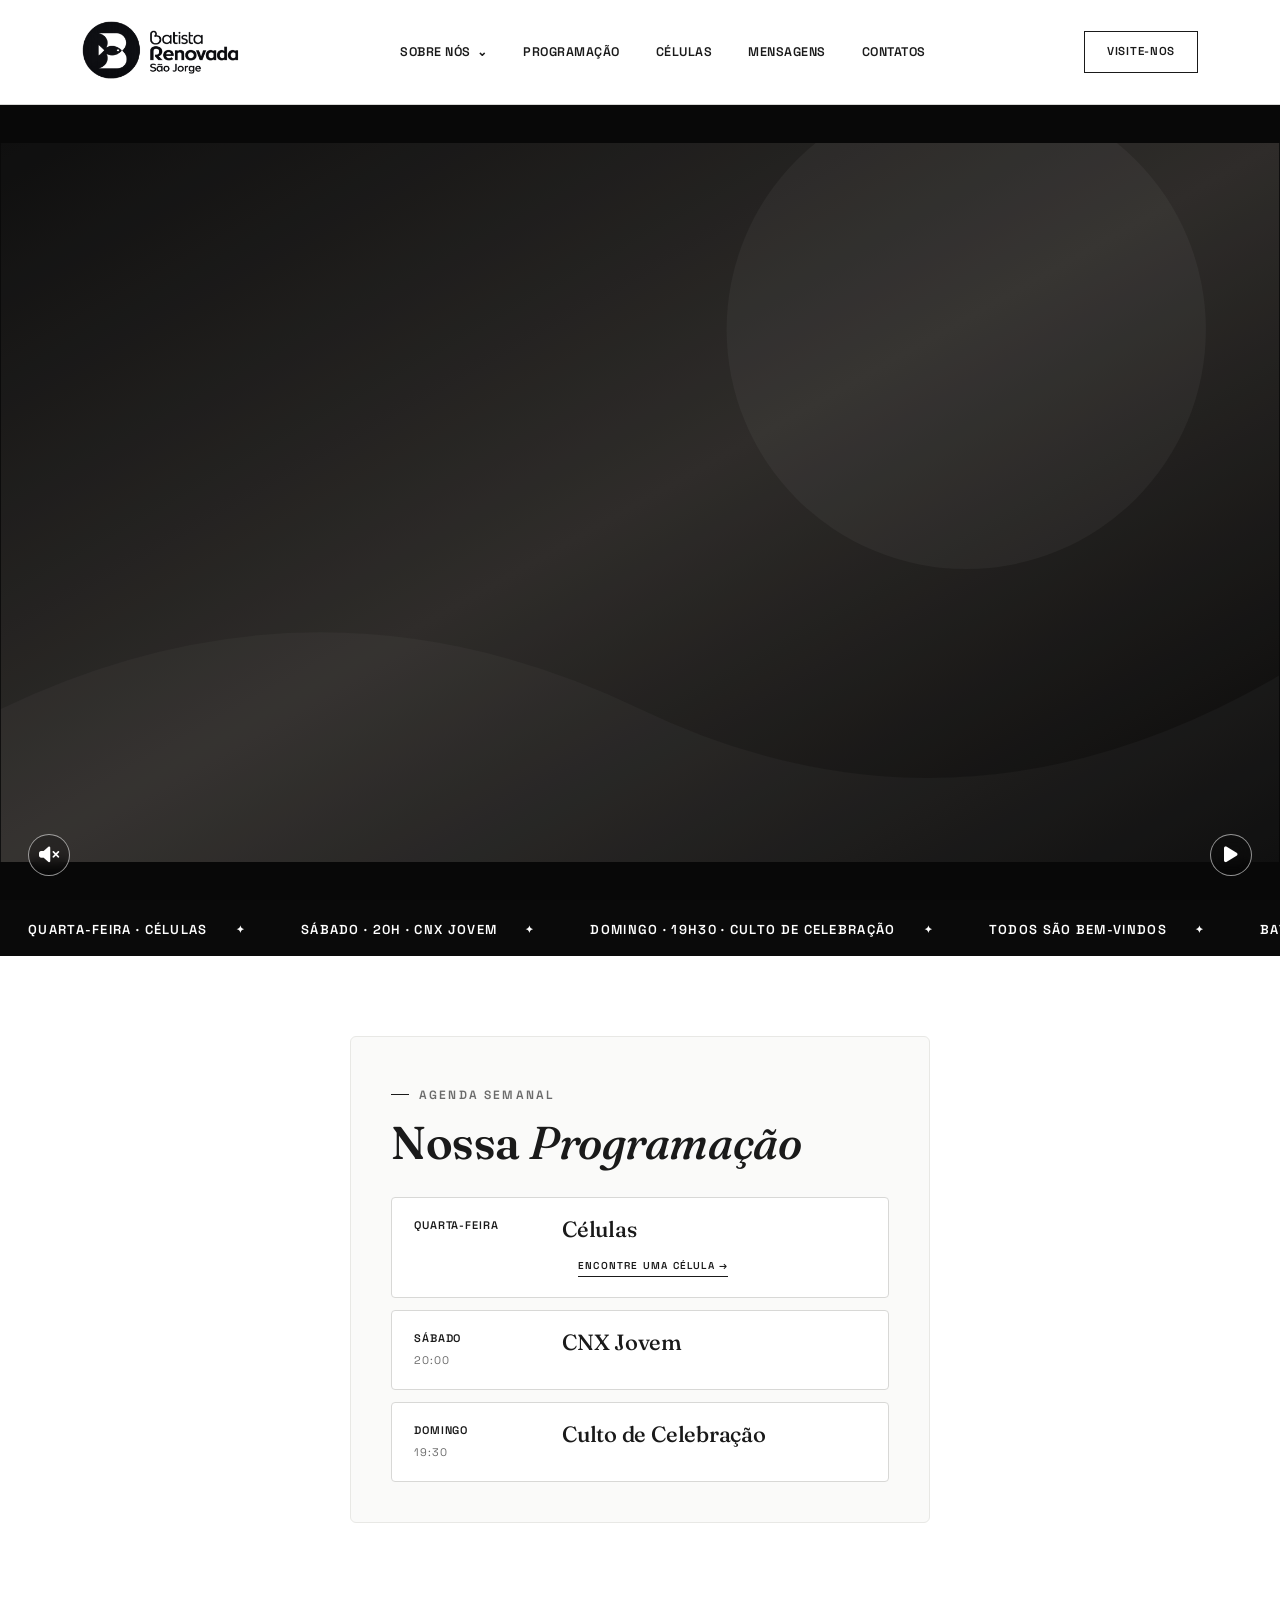
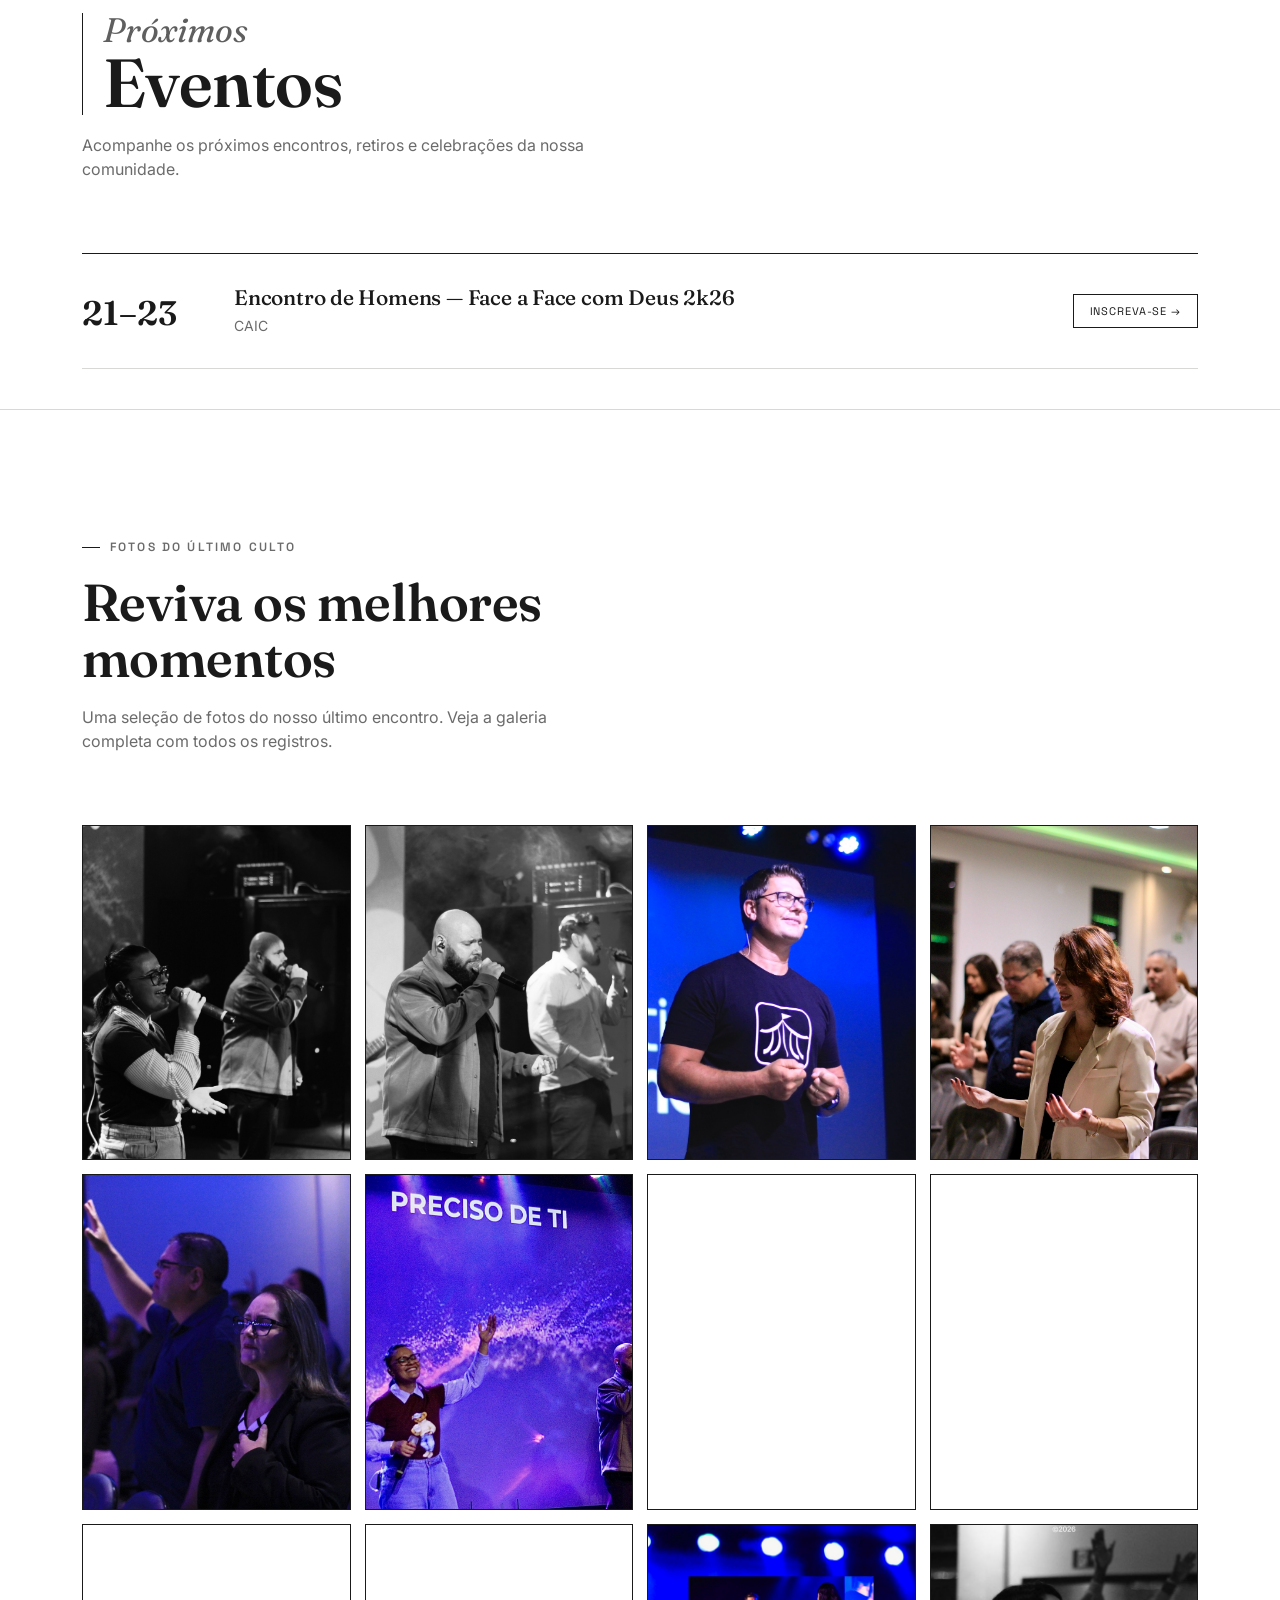
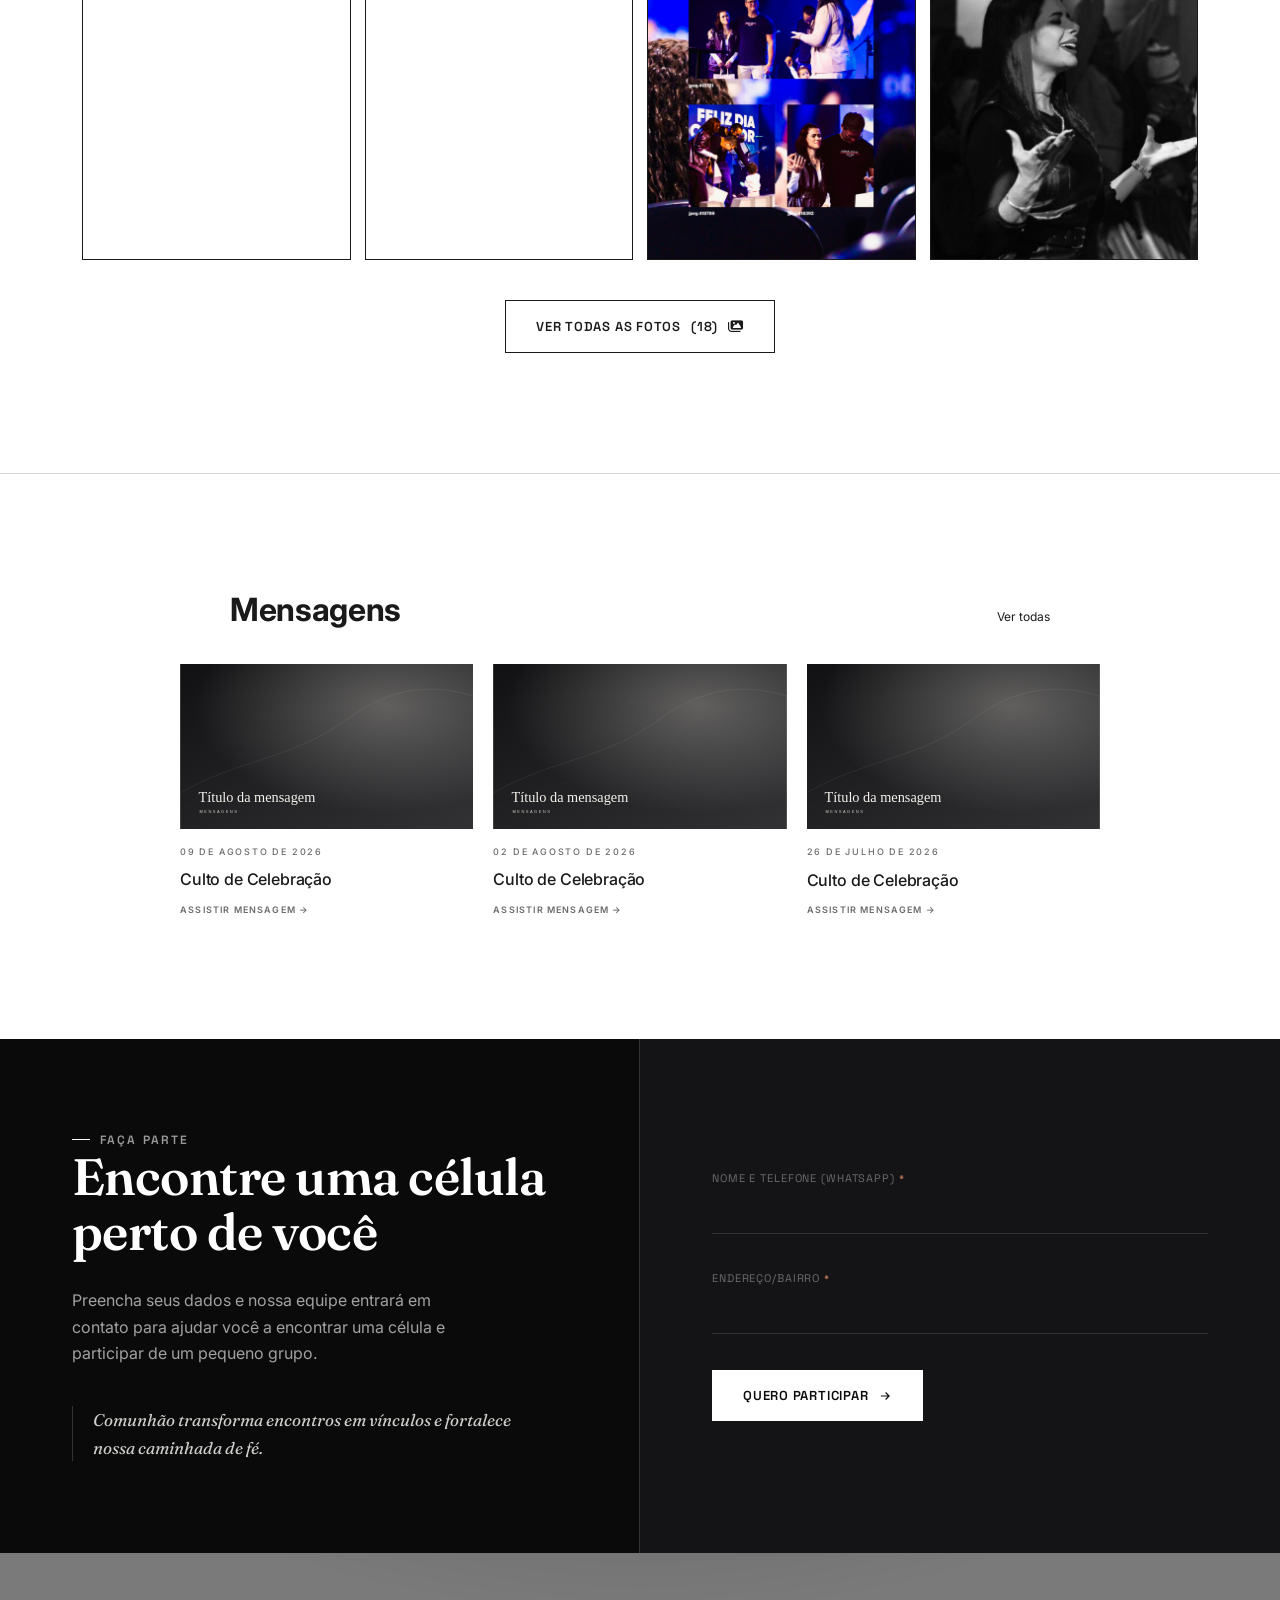
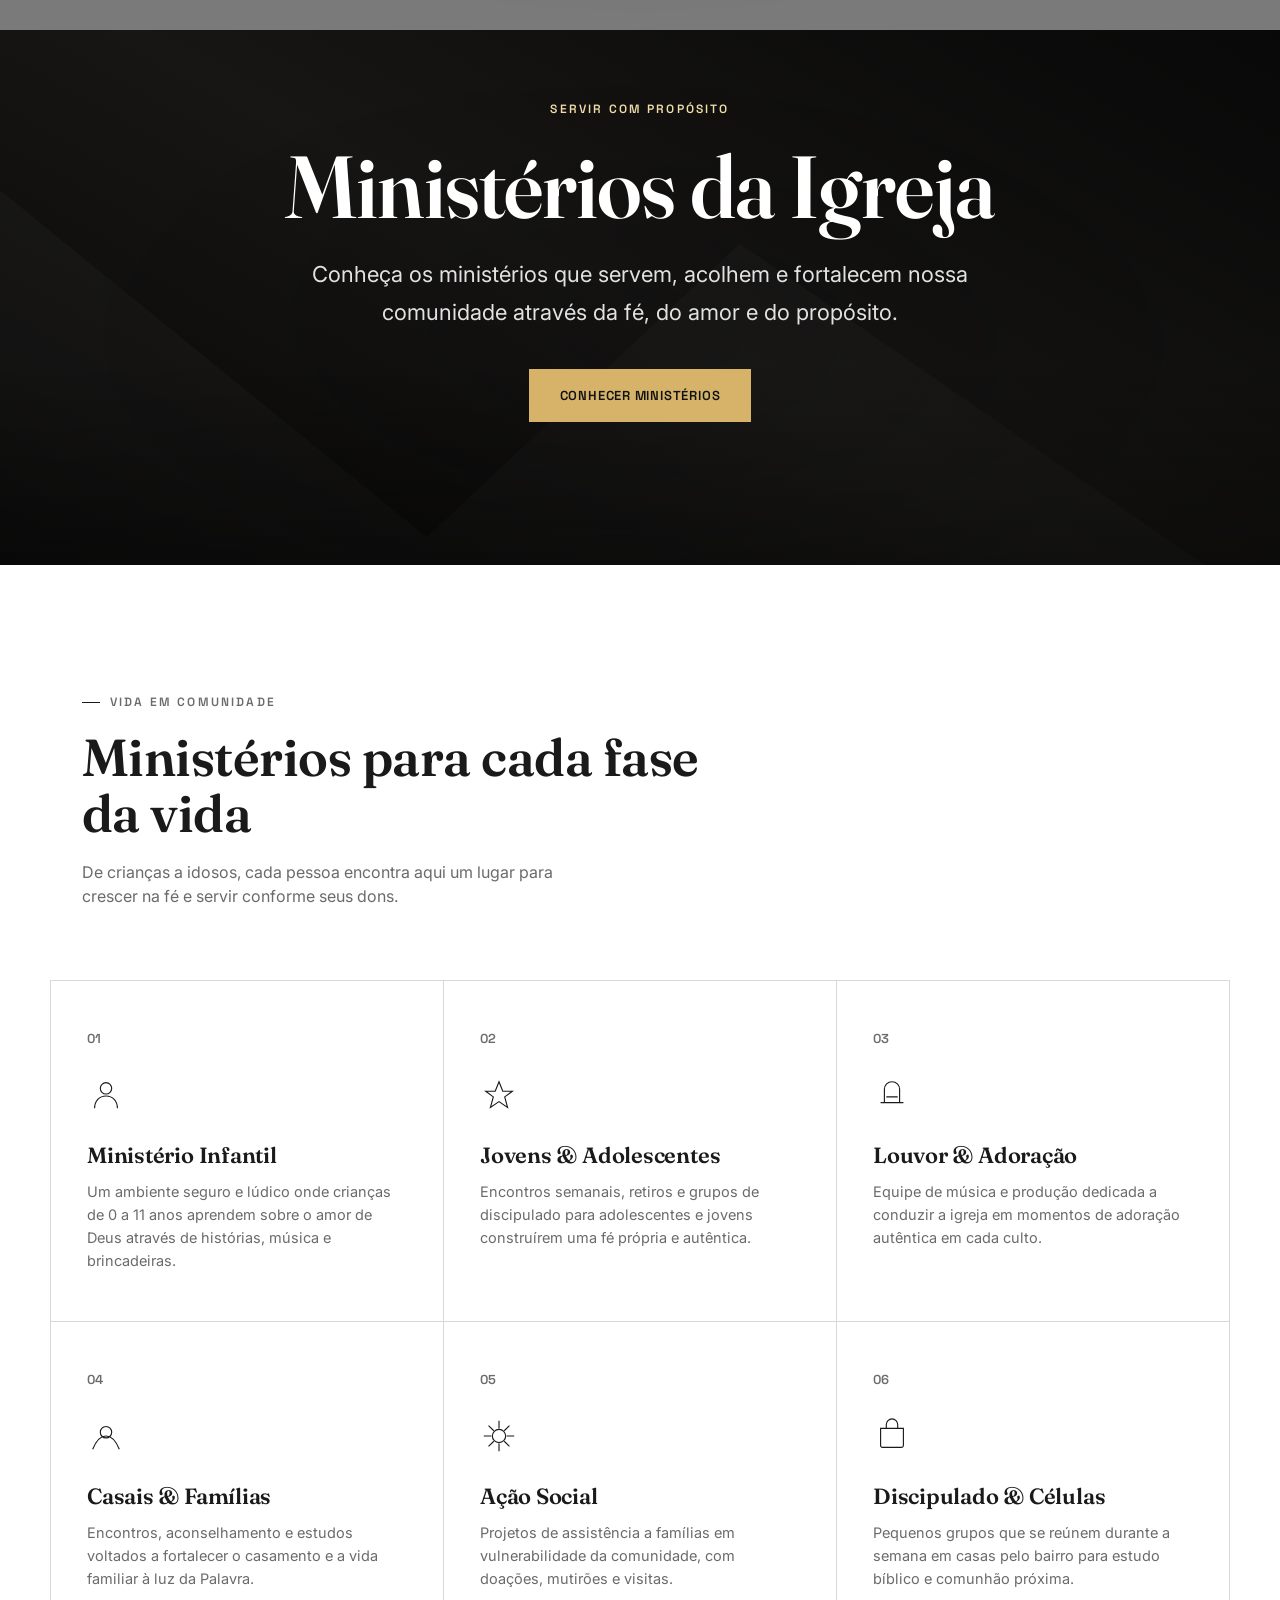
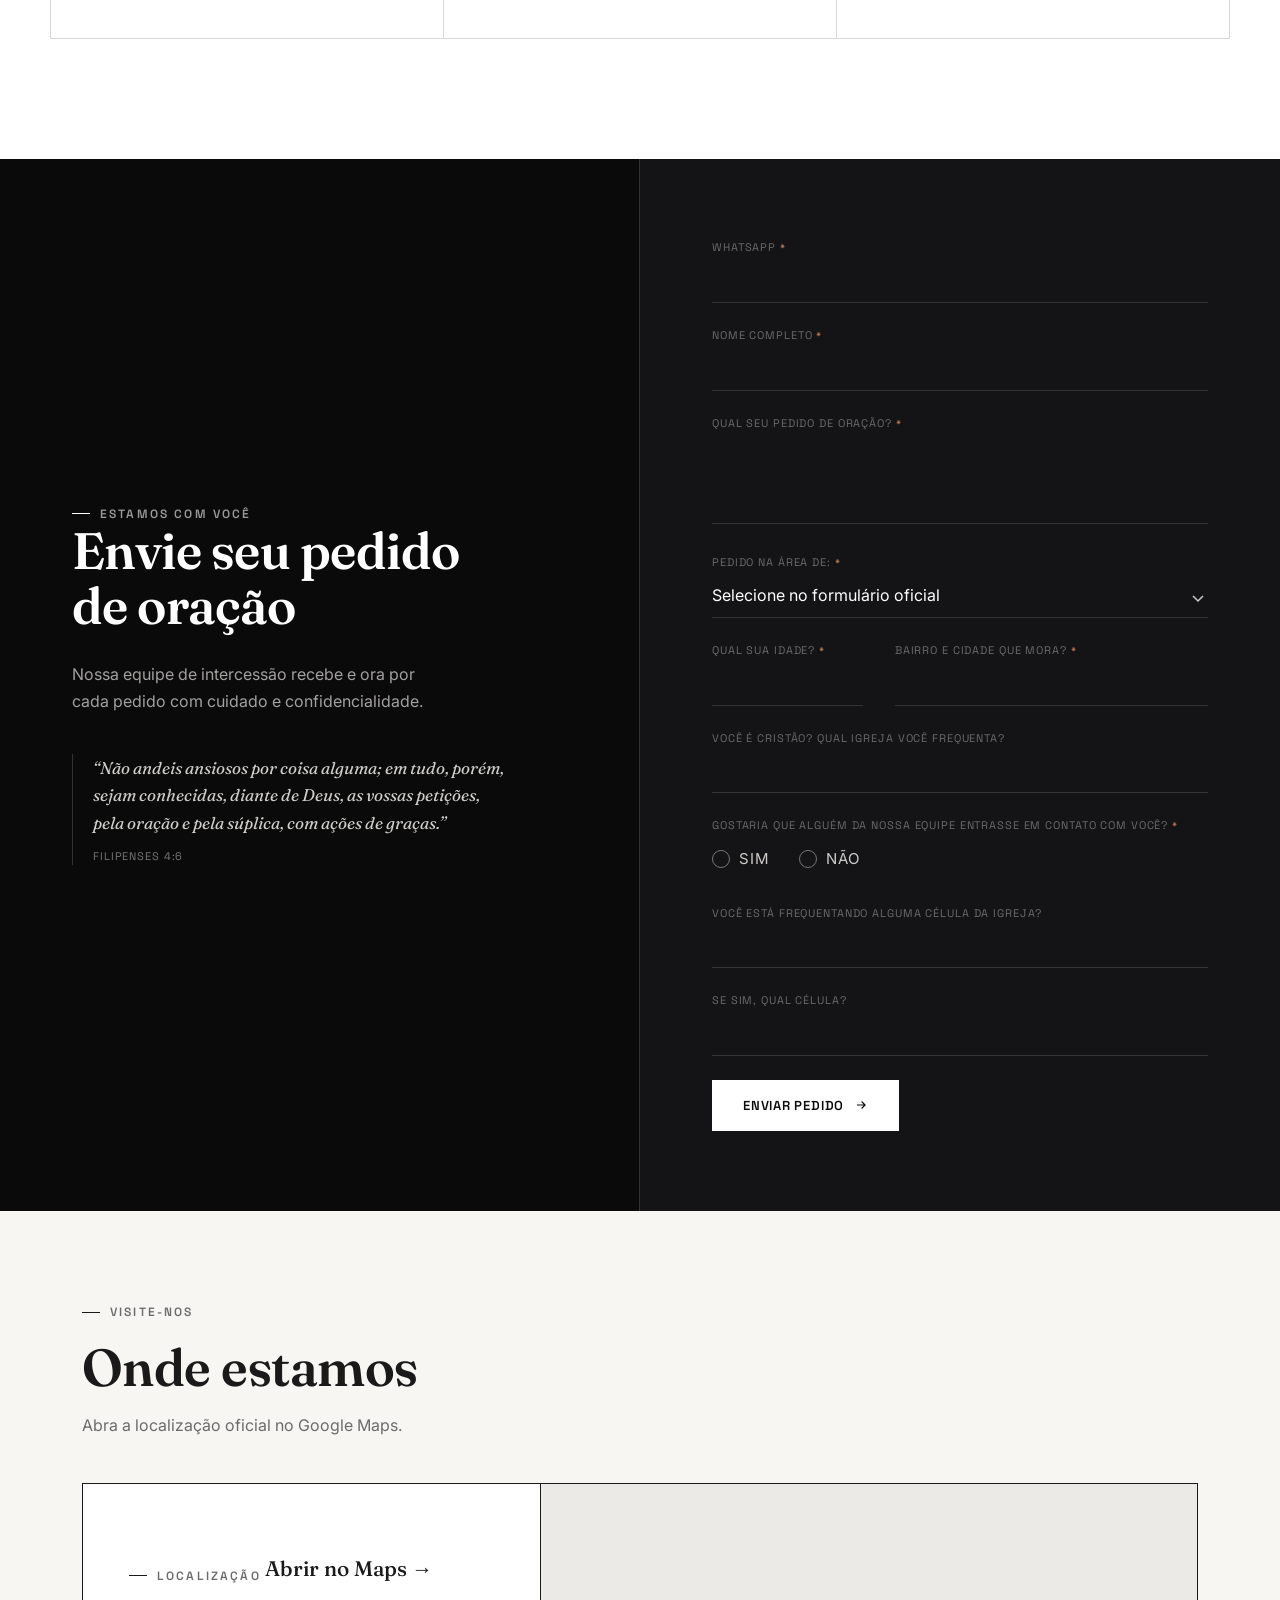
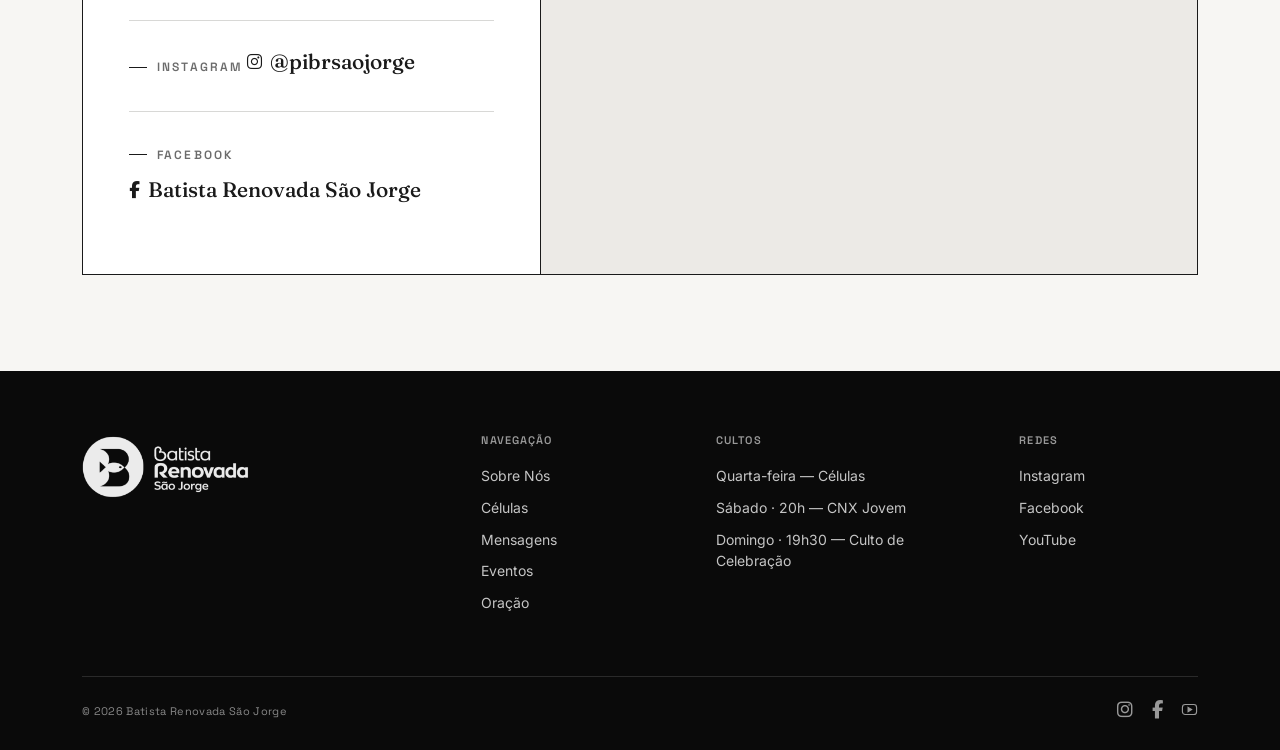
==== commit 2e56c761: "atualizaçao site" ====
--- a/index.html
+++ b/index.html
@@ -11,7 +11,7 @@
 <link rel="preconnect" href="https://fonts.googleapis.com">
 <link rel="preconnect" href="https://fonts.gstatic.com" crossorigin>
 <link href="https://fonts.googleapis.com/css2?family=Cormorant+Garamond:ital,wght@0,400;0,600;1,400&family=Inter:wght@300;400;500;600&display=swap" rel="stylesheet">
-<link rel="stylesheet" href="style.css?v=20260811-menu-sobre">
+<link rel="stylesheet" href="style.css?v=20260811-menu-mobile">
 <link rel="stylesheet" href="https://cdnjs.cloudflare.com/ajax/libs/font-awesome/6.5.2/css/all.min.css">
 </head>
 <body>
@@ -44,7 +44,10 @@
 </header>
 
 <div class="mobile-overlay" aria-hidden="true">
-  <a href="sobre.html">Sobre Nós</a>
+  <div class="mobile-menu-group">
+    <span>Sobre Nós</span>
+    <div><a href="sobre.html">Sobre nós</a><a href="missao.html">Missão</a><a href="visao.html">Visão</a></div>
+  </div>
   <a href="#agenda">Programação</a>
   <a href="#celulas">Células</a>
   <a href="#mensagens">Mensagens</a>
--- a/style.css
+++ b/style.css
@@ -119,7 +119,9 @@
 .nav-cta{display:flex;align-items:center;gap:18px;}
 .nav-cta .btn{padding:11px 22px;font-size:11.5px;}
 .burger{display:none;flex-direction:column;gap:5px;cursor:pointer;background:none;border:none;}
-.burger span{width:24px;height:1.5px;background:var(--ink);display:block;}
+.burger span{width:24px;height:1.5px;background:var(--ink);display:block;transition:transform .25s ease;}
+.burger[aria-expanded="true"] span:first-child{transform:translateY(3.25px) rotate(45deg);}
+.burger[aria-expanded="true"] span:last-child{transform:translateY(-3.25px) rotate(-45deg);}
 
 /* ============ HERO ============ */
 .hero{
@@ -964,13 +966,19 @@
 
 /* ============ MOBILE NAV OVERLAY ============ */
 .mobile-overlay{
-  position:fixed;inset:0;background:var(--white);z-index:99;
-  display:flex;flex-direction:column;justify-content:center;padding:40px;
+  position:fixed;top:105px;right:0;bottom:0;left:0;background:var(--white);z-index:99;
+  display:flex;flex-direction:column;justify-content:flex-start;padding:36px max(28px,calc((100vw - 1180px)/2 + 32px)) 48px;
+  overflow-y:auto;
   transform:translateY(-100%);transition:transform .4s ease;
 }
 .mobile-overlay.open{transform:translateY(0);}
-.mobile-overlay a{font-family:var(--display);font-size:32px;padding:14px 0;border-bottom:1px solid var(--line);}
-.mobile-overlay .btn{margin-top:30px;width:fit-content;}
+.mobile-overlay>a{font-family:var(--sans);font-size:18px;font-weight:500;padding:18px 0;border-bottom:1px solid var(--line);}
+.mobile-menu-group{border-bottom:1px solid var(--line);padding-bottom:12px;}
+.mobile-menu-group>span{display:block;padding:18px 0 10px;font-family:var(--sans);font-size:18px;font-weight:600;}
+.mobile-menu-group>div{display:grid;grid-template-columns:repeat(3,minmax(0,1fr));gap:8px;}
+.mobile-menu-group a{padding:11px 12px;border:1px solid var(--line);font-family:var(--sans);font-size:12px;font-weight:500;text-align:center;text-transform:uppercase;letter-spacing:.06em;}
+.mobile-menu-group a:hover{background:var(--ink);color:var(--white);}
+.mobile-overlay .btn{margin-top:28px;width:fit-content;border-bottom:1px solid var(--ink);font-family:var(--mono);font-size:12px;padding:14px 24px;}
 
 /* ============ RESPONSIVE ============ */
 @media (max-width:980px){
@@ -1003,6 +1011,7 @@
   .event-tag{grid-column:2;justify-self:start;}
 }
 @media (max-width:600px){
+  .mobile-overlay{top:105px;padding:24px 20px 38px;}
   .messages-heading{align-items:center;margin-bottom:30px;}
   .messages-grid{grid-template-columns:1fr;gap:42px;}
   .message-card__content{padding-top:16px;}
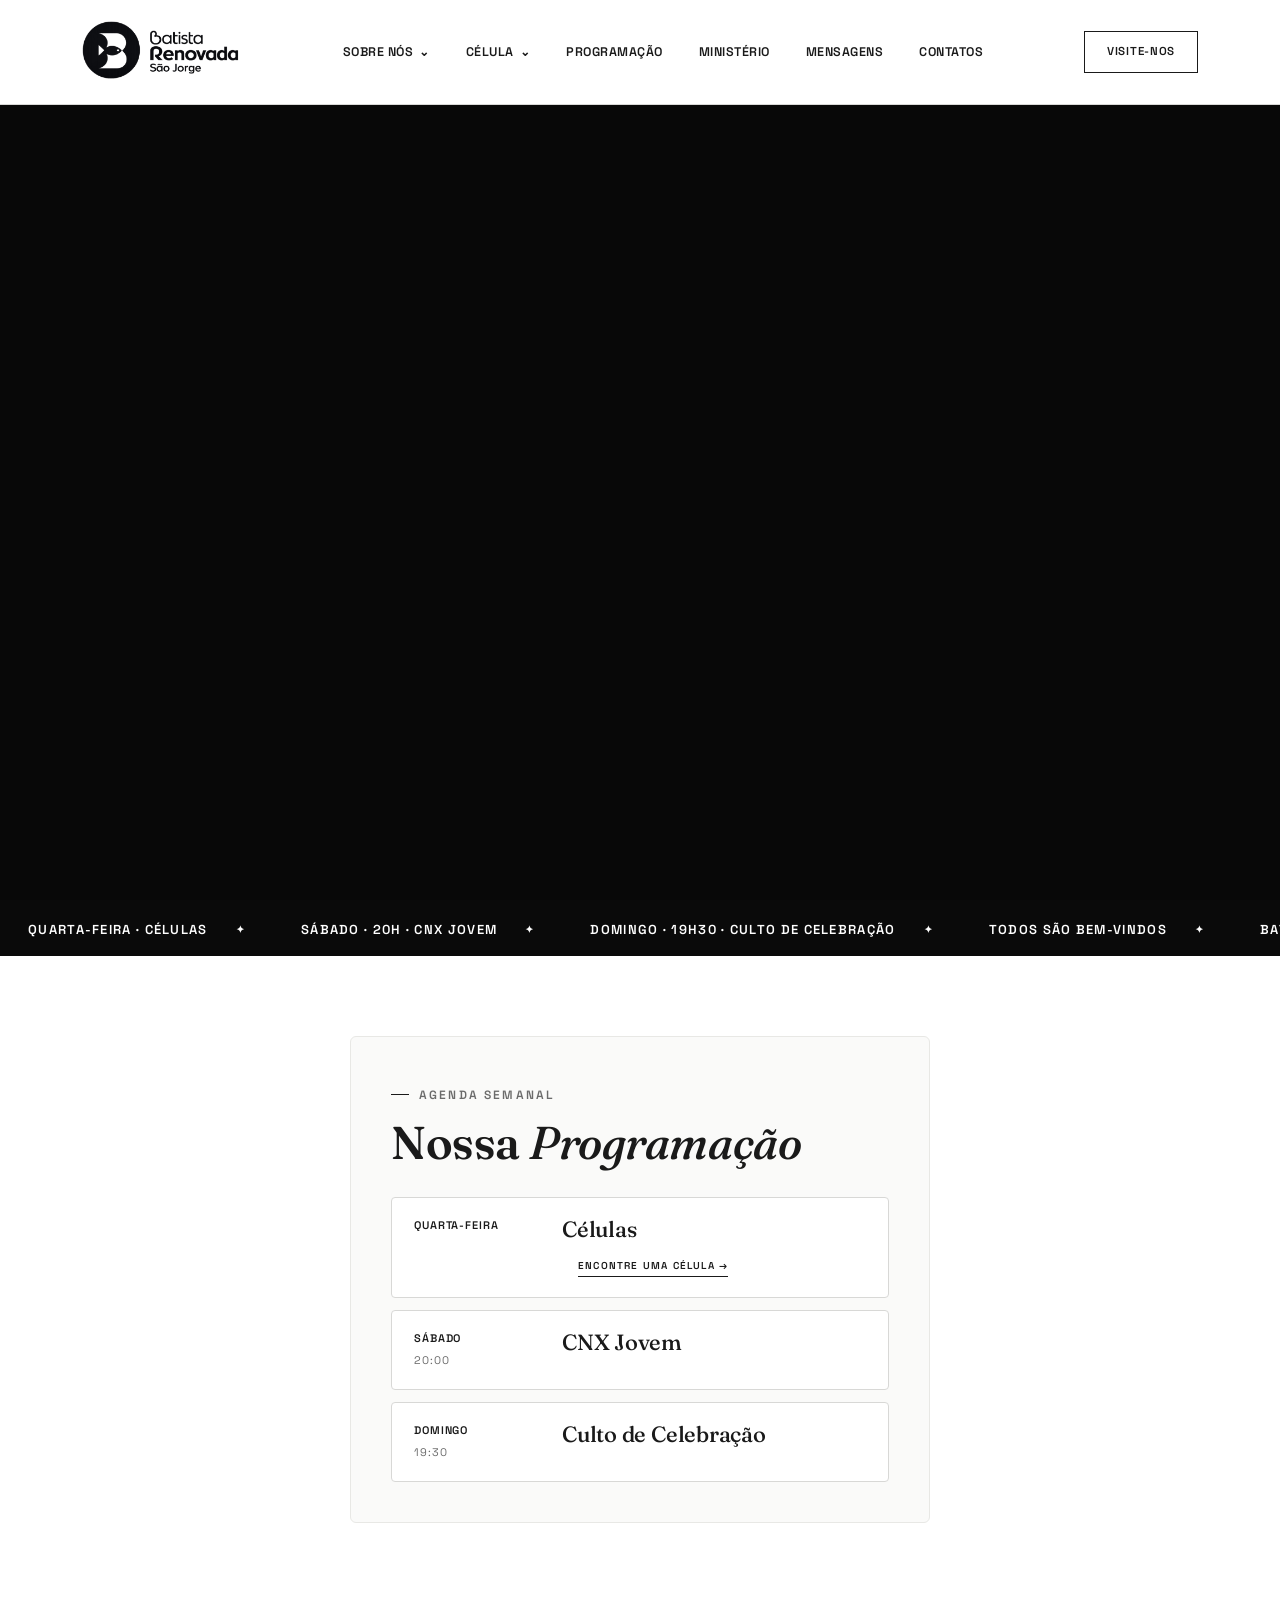
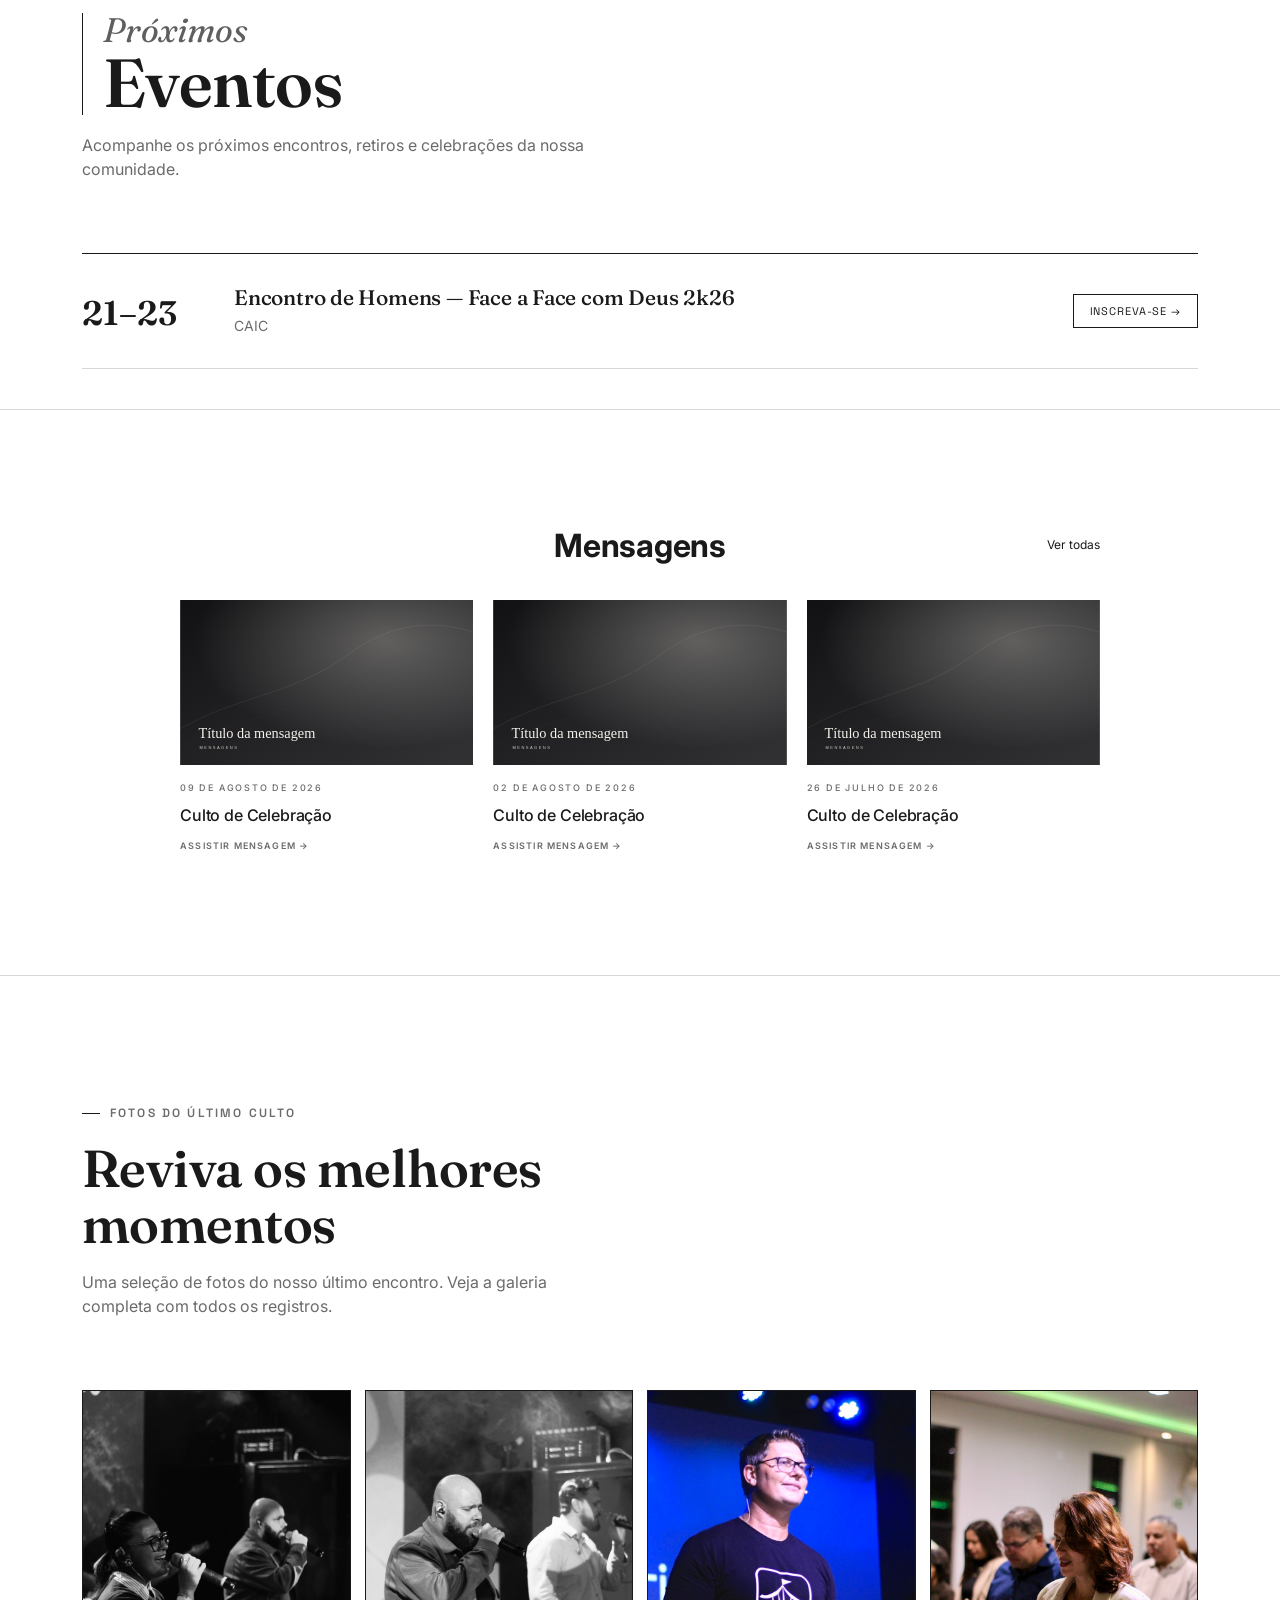
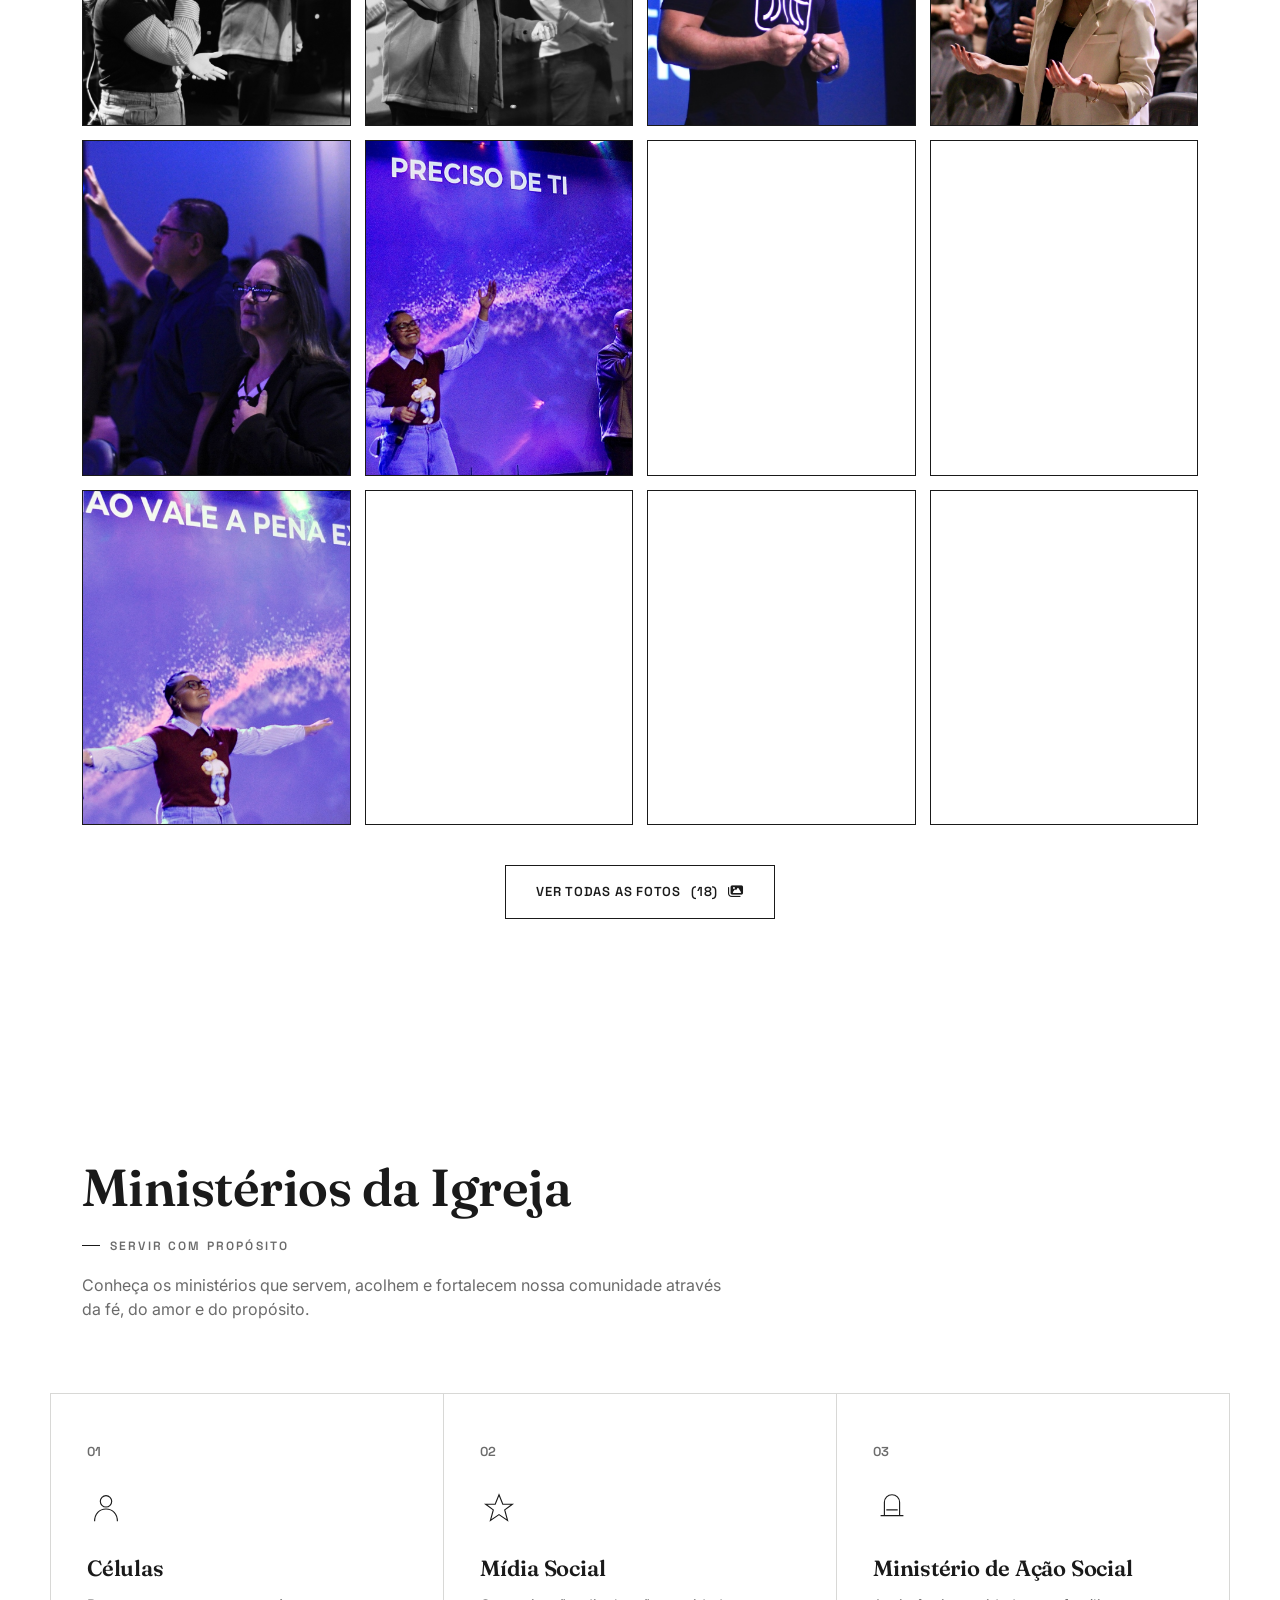
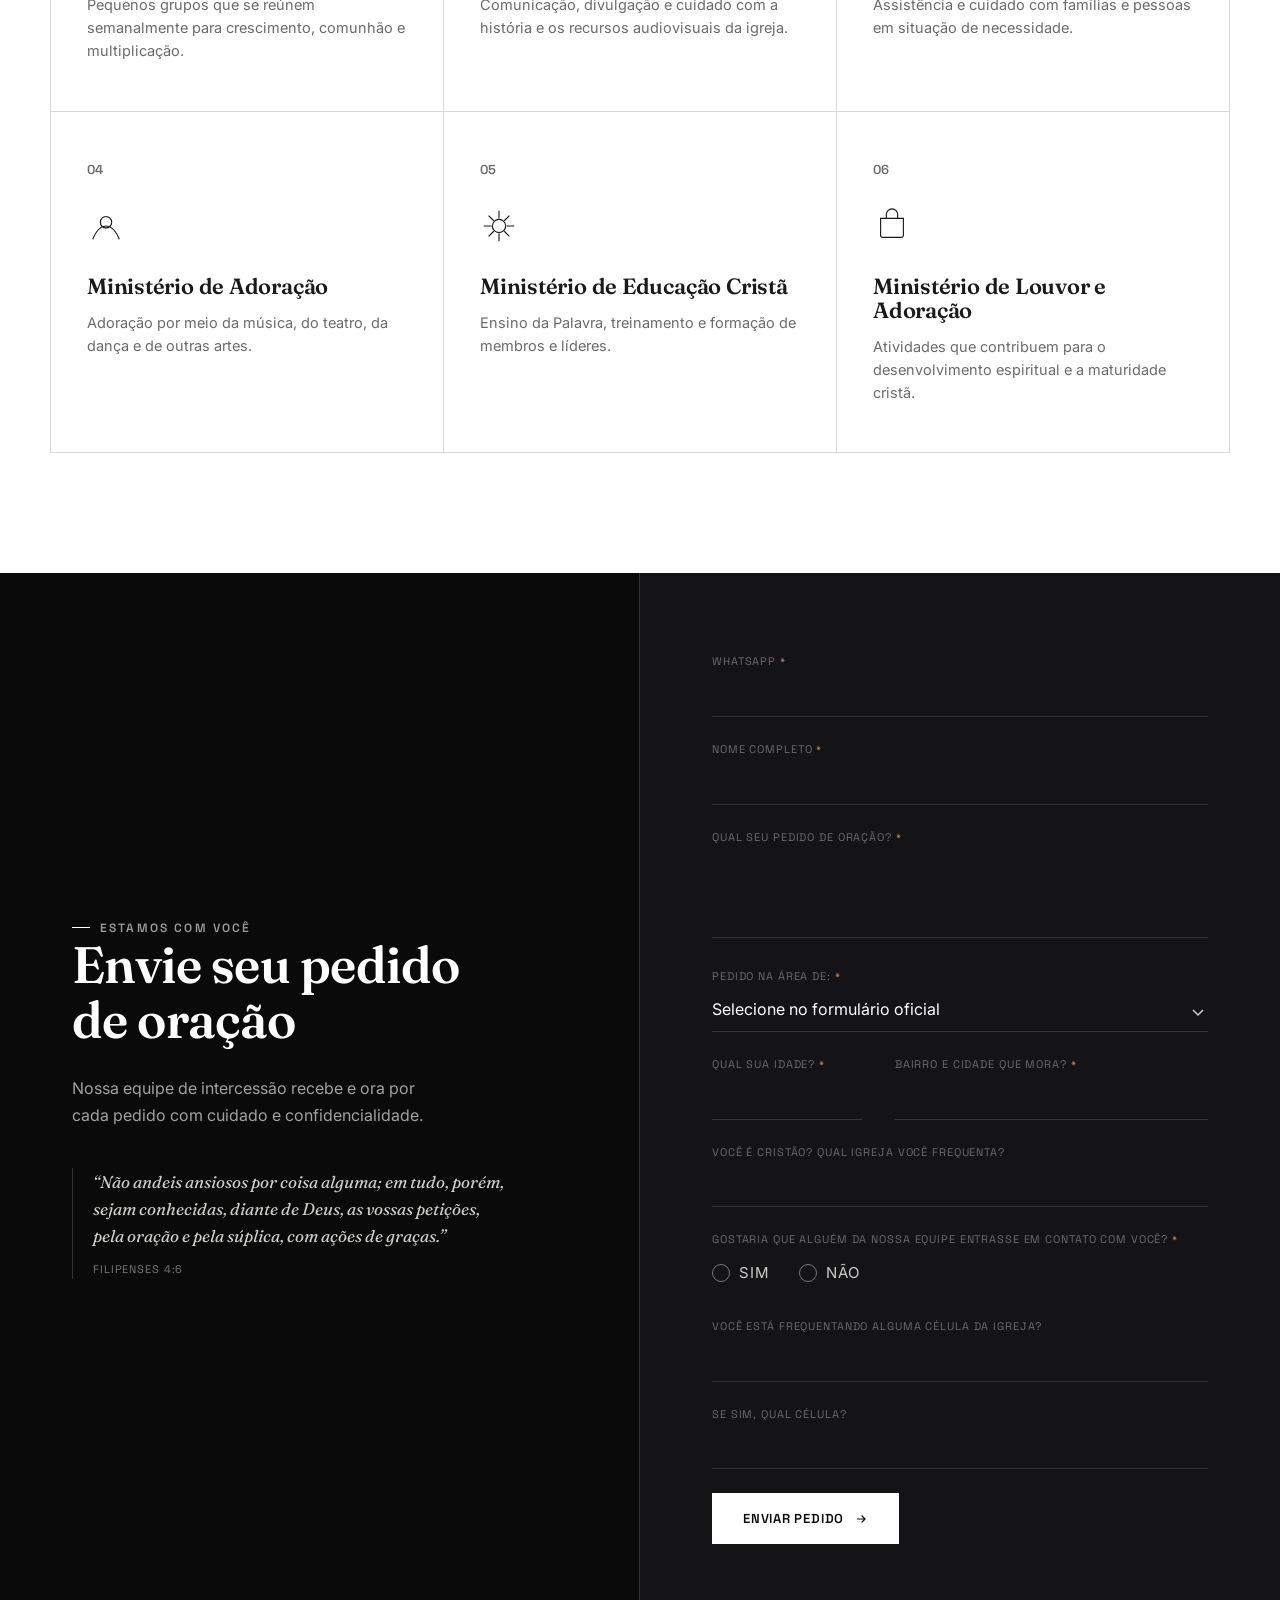
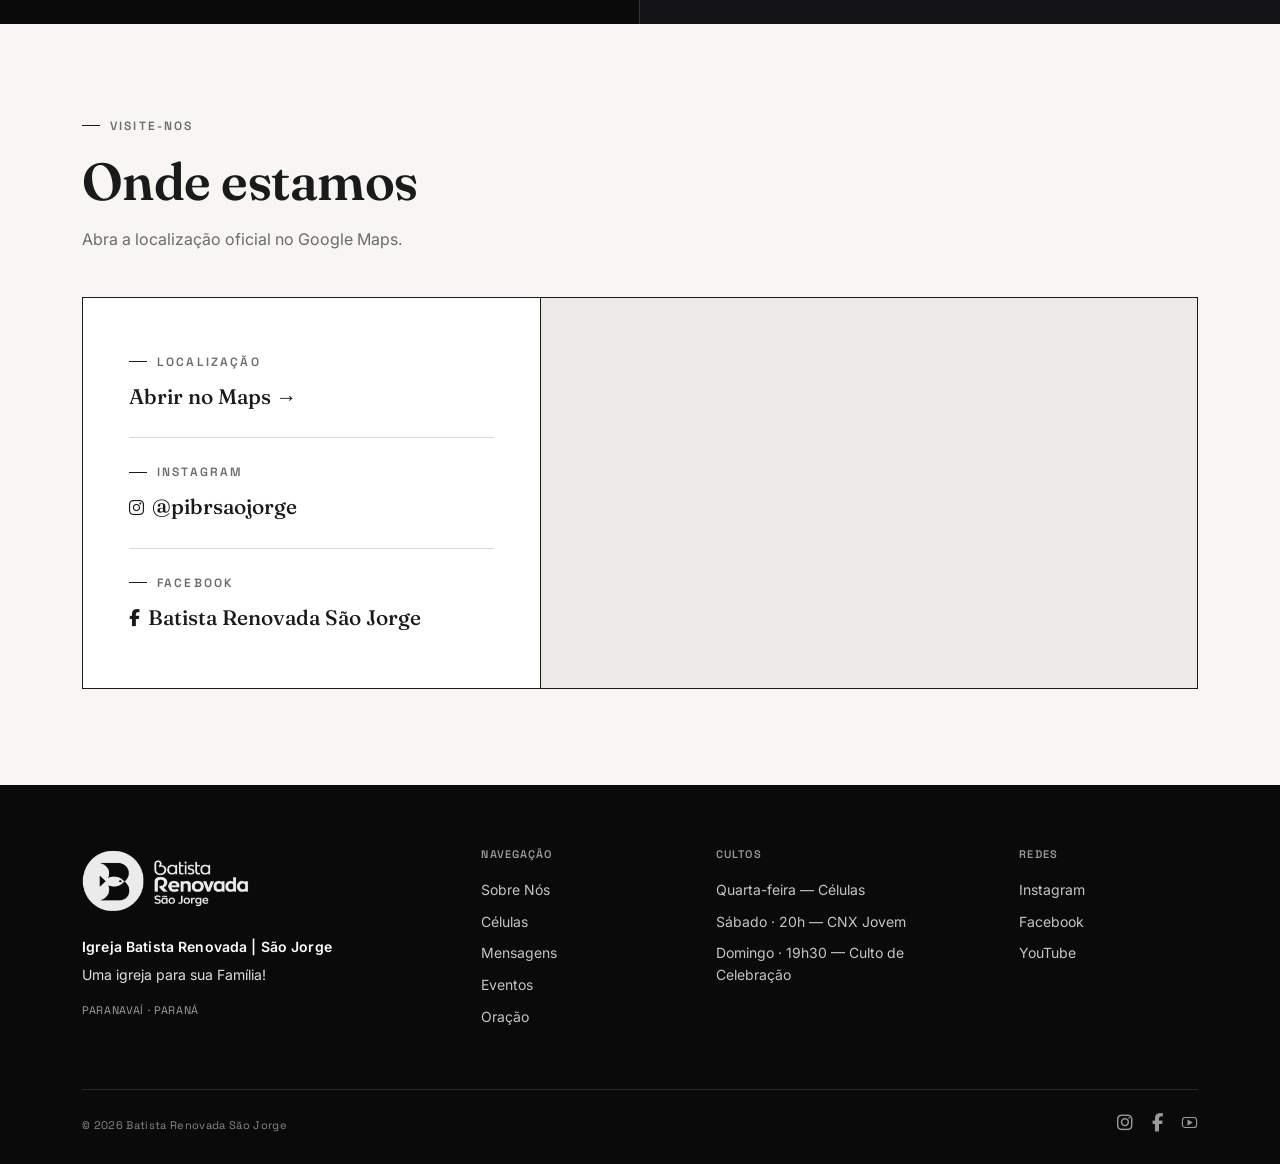
==== commit 0a26d3bb: "atualizaçao site" ====
--- a/index.html
+++ b/index.html
@@ -11,7 +11,7 @@
 <link rel="preconnect" href="https://fonts.googleapis.com">
 <link rel="preconnect" href="https://fonts.gstatic.com" crossorigin>
 <link href="https://fonts.googleapis.com/css2?family=Cormorant+Garamond:ital,wght@0,400;0,600;1,400&family=Inter:wght@300;400;500;600&display=swap" rel="stylesheet">
-<link rel="stylesheet" href="style.css?v=20260811-menu-mobile">
+<link rel="stylesheet" href="style.css?v=20260811-mensagens-contatos">
 <link rel="stylesheet" href="https://cdnjs.cloudflare.com/ajax/libs/font-awesome/6.5.2/css/all.min.css">
 </head>
 <body>
@@ -29,10 +29,14 @@
           <a href="sobre.html">Sobre nós</a><a href="missao.html">Missão</a><a href="visao.html">Visão</a>
         </div>
       </div>
-      <a href="#agenda">Programação</a>
-      <a href="#celulas">Células</a>
+      <div class="nav-dropdown">
+        <a class="nav-dropdown__trigger" href="celula.html" aria-haspopup="true">Célula <span aria-hidden="true">⌄</span></a>
+        <div class="nav-dropdown__menu"><a href="celula.html">Encontre uma célula</a></div>
+      </div>
+      <a href="programacao.html">Programação</a>
+      <a href="#ministerios-lista">Ministério</a>
       <a href="#mensagens">Mensagens</a>
-      <a href="#contato">Contatos</a>
+      <a href="contatos.html">Contatos</a>
     </div>
     <div class="nav-cta">
       <a href="#contato" class="btn btn-outline">Visite-nos</a>
@@ -48,10 +52,11 @@
     <span>Sobre Nós</span>
     <div><a href="sobre.html">Sobre nós</a><a href="missao.html">Missão</a><a href="visao.html">Visão</a></div>
   </div>
-  <a href="#agenda">Programação</a>
-  <a href="#celulas">Células</a>
+  <div class="mobile-menu-group"><span>Célula</span><div><a href="celula.html">Encontre uma célula</a></div></div>
+  <a href="programacao.html">Programação</a>
+  <a href="#ministerios-lista">Ministério</a>
   <a href="#mensagens">Mensagens</a>
-  <a href="#contato">Contatos</a>
+  <a href="contatos.html">Contatos</a>
   <a href="https://www.instagram.com/pibrsaojorge/" class="btn btn-solid" target="_blank" rel="noopener noreferrer">Instagram</a>
 </div>
 
@@ -96,7 +101,7 @@
             </div>
             <div class="schedule-details">
               <h3>Células</h3>
-              <a href="https://docs.google.com/forms/d/e/1FAIpQLSfqIZYJtv6F9vRan0PyilGa80BLovGi2pSlhKbtDOMFa4vNsw/viewform" class="schedule-link" target="_blank" rel="noopener noreferrer">Encontre uma célula →</a>
+              <a href="celula.html" class="schedule-link">Encontre uma célula →</a>
             </div>
           </div>
           <div class="schedule-item">
@@ -217,95 +222,63 @@
   <div class="lightbox-content"></div>
 </div>
 
-<!-- ============ CÉLULAS ============ -->
-<section class="section-black cells-form-section" id="celulas" aria-labelledby="cells-title">
-  <div class="prayer-section">
-    <div class="prayer-text">
-      <div class="eyebrow">Faça parte</div>
-      <h2 id="cells-title">Encontre uma célula<br>perto de você</h2>
-      <p>Preencha seus dados e nossa equipe entrará em contato para ajudar você a encontrar uma célula e participar de um pequeno grupo.</p>
-      <div class="prayer-quote">
-        Comunhão transforma encontros em vínculos e fortalece nossa caminhada de fé.
-      </div>
-    </div>
-    <div class="prayer-form">
-      <form class="visual-form" action="https://docs.google.com/forms/d/e/1FAIpQLSfqIZYJtv6F9vRan0PyilGa80BLovGi2pSlhKbtDOMFa4vNsw/viewform" method="GET" target="_blank" rel="noopener noreferrer">
-        <div class="field">
-          <label for="cells-name-phone">Nome e telefone (WhatsApp) <span class="required-mark" aria-hidden="true">*</span></label>
-          <input type="text" id="cells-name-phone" name="visual_nome_telefone" autocomplete="name" required>
-        </div>
-        <div class="field">
-          <label for="cells-address">Endereço/Bairro <span class="required-mark" aria-hidden="true">*</span></label>
-          <input type="text" id="cells-address" name="visual_endereco_bairro" autocomplete="street-address" required>
-        </div>
-        <div class="form-submit">
-          <button type="submit" class="btn btn-prayer">Quero participar
-            <svg viewBox="0 0 24 24" fill="none" stroke="currentColor" stroke-width="2" aria-hidden="true"><path d="M5 12h14M13 6l6 6-6 6"/></svg>
-          </button>
-        </div>
-      </form>
-    </div>
-  </div>
-</section>
-
-<!-- ============ HERO MINISTÉRIOS ============ -->
-<section class="ministries-hero" id="ministerios" aria-labelledby="ministries-hero-title">
-  <div class="ministries-hero__content">
-    <span class="ministries-hero__eyebrow">Servir com propósito</span>
-    <h2 id="ministries-hero-title">Ministérios da Igreja</h2>
-    <p>Conheça os ministérios que servem, acolhem e fortalecem nossa comunidade através da fé, do amor e do propósito.</p>
-    <div class="ministries-hero__actions">
-      <a href="#ministerios-lista" class="btn btn-solid">Conhecer Ministérios</a>
-    </div>
-  </div>
-</section>
-
 <!-- ============ MINISTÉRIOS ============ -->
 <section class="section" id="ministerios-lista">
   <div class="wrap">
-    <div class="s-head">
-      <div class="eyebrow">Vida em comunidade</div>
-      <h2>Ministérios para cada fase da vida</h2>
-      <p>De crianças a idosos, cada pessoa encontra aqui um lugar para crescer na fé e servir conforme seus dons.</p>
+    <div class="s-head ministries-intro" id="ministryIntro">
+      <h2>Ministérios da Igreja</h2>
+      <div class="eyebrow">Servir com propósito</div>
+      <p>Conheça os ministérios que servem, acolhem e fortalecem nossa comunidade através da fé, do amor e do propósito.</p>
     </div>
   </div>
   <div class="wrap" style="padding:0;max-width:1180px;">
-    <div class="min-grid">
-      <div class="min-card">
+    <div class="min-grid" id="ministryGrid">
+      <div class="min-card" role="button" tabindex="0">
         <span class="min-num">01</span>
         <svg viewBox="0 0 40 40" fill="none" stroke="currentColor" stroke-width="1.2" aria-hidden="true"><circle cx="20" cy="13" r="6"/><path d="M8 34c0-8 5-13 12-13s12 5 12 13"/></svg>
-        <h3>Ministério Infantil</h3>
-        <p>Um ambiente seguro e lúdico onde crianças de 0 a 11 anos aprendem sobre o amor de Deus através de histórias, música e brincadeiras.</p>
-      </div>
-      <div class="min-card">
+        <h3>Células</h3>
+        <p>Pequenos grupos que se reúnem semanalmente para crescimento, comunhão e multiplicação.</p>
+      </div>
+      <div class="min-card" role="button" tabindex="0">
         <span class="min-num">02</span>
         <svg viewBox="0 0 40 40" fill="none" stroke="currentColor" stroke-width="1.2" aria-hidden="true"><path d="M20 6L24 16L34 16L26 22L29 33L20 27L11 33L14 22L6 16L16 16Z"/></svg>
-        <h3>Jovens &amp; Adolescentes</h3>
-        <p>Encontros semanais, retiros e grupos de discipulado para adolescentes e jovens construírem uma fé própria e autêntica.</p>
-      </div>
-      <div class="min-card">
+        <h3>Mídia Social</h3>
+        <p>Comunicação, divulgação e cuidado com a história e os recursos audiovisuais da igreja.</p>
+      </div>
+      <div class="min-card" role="button" tabindex="0">
         <span class="min-num">03</span>
         <svg viewBox="0 0 40 40" fill="none" stroke="currentColor" stroke-width="1.2" aria-hidden="true"><path d="M12 28V14a8 8 0 0116 0v14M8 28h24M14 22h12"/></svg>
-        <h3>Louvor &amp; Adoração</h3>
-        <p>Equipe de música e produção dedicada a conduzir a igreja em momentos de adoração autêntica em cada culto.</p>
-      </div>
-      <div class="min-card">
+        <h3>Ministério de Ação Social</h3>
+        <p>Assistência e cuidado com famílias e pessoas em situação de necessidade.</p>
+      </div>
+      <div class="min-card" role="button" tabindex="0">
         <span class="min-num">04</span>
         <svg viewBox="0 0 40 40" fill="none" stroke="currentColor" stroke-width="1.2" aria-hidden="true"><path d="M6 34c4-10 9-14 14-14s10 4 14 14M14 16a6 6 0 1112 0 6 6 0 01-12 0z"/></svg>
-        <h3>Casais &amp; Famílias</h3>
-        <p>Encontros, aconselhamento e estudos voltados a fortalecer o casamento e a vida familiar à luz da Palavra.</p>
-      </div>
-      <div class="min-card">
+        <h3>Ministério de Adoração</h3>
+        <p>Adoração por meio da música, do teatro, da dança e de outras artes.</p>
+      </div>
+      <div class="min-card" role="button" tabindex="0">
         <span class="min-num">05</span>
         <svg viewBox="0 0 40 40" fill="none" stroke="currentColor" stroke-width="1.2" aria-hidden="true"><path d="M20 4v8M20 28v8M4 20h8M28 20h8M9 9l5.5 5.5M25.5 25.5L31 31M31 9l-5.5 5.5M14.5 25.5L9 31"/><circle cx="20" cy="20" r="7"/></svg>
-        <h3>Ação Social</h3>
-        <p>Projetos de assistência a famílias em vulnerabilidade da comunidade, com doações, mutirões e visitas.</p>
-      </div>
-      <div class="min-card">
+        <h3>Ministério de Educação Cristã</h3>
+        <p>Ensino da Palavra, treinamento e formação de membros e líderes.</p>
+      </div>
+      <div class="min-card" role="button" tabindex="0">
         <span class="min-num">06</span>
         <svg viewBox="0 0 40 40" fill="none" stroke="currentColor" stroke-width="1.2" aria-hidden="true"><path d="M8 12h24v18a2 2 0 01-2 2H10a2 2 0 01-2-2V12z"/><path d="M14 12V8a6 6 0 0112 0v4"/></svg>
-        <h3>Discipulado &amp; Células</h3>
-        <p>Pequenos grupos que se reúnem durante a semana em casas pelo bairro para estudo bíblico e comunhão próxima.</p>
+        <h3>Ministério de Louvor e Adoração</h3>
+        <p>Atividades que contribuem para o desenvolvimento espiritual e a maturidade cristã.</p>
+      </div>
+    </div>
+    <div class="ministry-detail" id="ministryDetail" hidden>
+      <button type="button" class="message-detail__back" id="ministryDetailBack">← Voltar para ministérios</button>
+      <div class="ministry-detail__layout">
+        <article class="ministry-detail__card">
+          <span class="min-num" id="ministryDetailNumber"></span>
+          <h2 id="ministryDetailTitle"></h2>
+          <div class="ministry-detail__text" id="ministryDetailText"></div>
+        </article>
+        <nav class="ministry-detail__menu" id="ministryDetailMenu" aria-label="Escolher ministério"></nav>
       </div>
     </div>
   </div>
@@ -428,7 +401,7 @@
       <div class="footer-col">
         <h4>Navegação</h4>
         <a href="sobre.html">Sobre Nós</a>
-        <a href="#celulas">Células</a>
+        <a href="celula.html">Células</a>
         <a href="#mensagens">Mensagens</a>
         <a href="#eventos">Eventos</a>
         <a href="#oracao">Oração</a>
@@ -457,7 +430,7 @@
   </div>
 </footer>
 
-  <script src="script.js?v=20260811-paginas-internas"></script>
+  <script src="script.js?v=20260811-mensagens-contatos"></script>
 </body>
 </html>
 
--- a/style.css
+++ b/style.css
@@ -294,9 +294,9 @@
 
 /* ============ MENSAGENS ============ */
 .messages-section{background:var(--white);border-top:1px solid var(--line);}
-.messages-heading{display:flex;align-items:end;justify-content:space-between;max-width:820px;margin:0 auto 38px;}
+.messages-heading{position:relative;display:flex;align-items:center;justify-content:center;max-width:920px;margin:0 auto 38px;text-align:center;}
 .messages-heading h2{margin:0;font-family:var(--sans);font-size:clamp(26px,2.5vw,34px);font-weight:700;line-height:1;}
-.messages-heading a{padding:2px 0;border-bottom:1px solid transparent;color:var(--ink);font:400 12px/1 var(--sans);}
+.messages-heading a{position:absolute;right:0;padding:2px 0;border-bottom:1px solid transparent;color:var(--ink);font:400 12px/1 var(--sans);}
 .messages-heading a:hover{border-bottom-color:currentColor;}
 .messages-grid{display:grid;grid-template-columns:repeat(3,minmax(0,1fr));gap:20px;max-width:920px;margin:0 auto;}
 .messages-grid[hidden],.message-detail[hidden],.messages-all[hidden],#messagesPreview[hidden]{display:none;}
@@ -349,7 +349,7 @@
 .messages-all__content p{margin:14px 0;color:var(--muted);font-size:14px;line-height:1.65;}
 .messages-all__action{margin-top:14px;min-height:42px;padding:12px 18px;}
 .messages-page{background:var(--white);}
-.messages-page-main{min-height:calc(100vh - 210px);padding:92px 0 120px;border-top:1px solid var(--line);}
+.messages-page-main{min-height:calc(100vh - 210px);padding:calc(105px + 46px) 0 120px;border-top:1px solid var(--line);}
 .messages-page .messages-all__heading{margin-top:0;}
 
 /* ============ GALERIA: FOTOS DO ÚLTIMO CULTO ============ */
@@ -391,7 +391,7 @@
 }
 .culto-more .btn i{font-size:13px;}
 .gallery-page{background:var(--white);}
-.gallery-page-main{min-height:calc(100vh - 210px);padding:92px 0 120px;border-top:1px solid var(--line);}
+.gallery-page-main{min-height:calc(100vh - 210px);padding:calc(105px + 46px) 0 120px;border-top:1px solid var(--line);}
 .gallery-page-heading{display:flex;align-items:end;justify-content:space-between;gap:30px;margin-bottom:46px;}
 .gallery-page-heading h1{margin:12px 0 0;font-size:clamp(38px,5vw,66px);line-height:1;}
 .gallery-page-heading p{max-width:430px;margin:0;color:var(--muted);font-size:15px;line-height:1.7;}
@@ -555,84 +555,100 @@
   cursor:pointer;
 }
 
-/* ============ HERO MINISTÉRIOS ============ */
-.ministries-hero{
-  position:relative;
-  min-height:68vh;
-  display:grid;
-  place-items:center;
-  overflow:hidden;
-  padding:95px 32px;
-  color:var(--white);
-  background:
-    radial-gradient(ellipse at center, rgba(0,0,0,0.2), transparent 68%),
-    linear-gradient(rgba(0,0,0,0.52), rgba(0,0,0,0.52)),
-    url("ativos/imagens/ministerios-placeholder.svg") center 0 / cover no-repeat;
-}
-.ministries-hero::after{
-  content:"";
-  position:absolute;
-  inset:auto 0 0;
-  height:34%;
-  background:linear-gradient(transparent, rgba(0,0,0,0.42));
-  pointer-events:none;
-}
-.ministries-hero__content{
-  position:relative;
-  z-index:1;
-  width:min(900px,100%);
+/* ============ MINISTÉRIOS ============ */
+.ministries-intro h2{margin-top:0;}
+.ministries-intro .eyebrow{margin-top:22px;}
+.ministries-intro p{max-width:650px;}
+.standalone-section{min-height:calc(100vh - 112px);}
+.cell-finder{
+  min-height:auto;
+  padding:calc(105px + clamp(36px,4vw,54px)) 24px clamp(52px,6vw,78px);
+  background:#fff;
+  color:#111;
+}
+.cell-finder__wrap{width:min(100%,920px);margin:0 auto;}
+.cell-finder__page-title{
+  margin:0 0 clamp(36px,4vw,52px);
   text-align:center;
-  animation:fadeInUp .9s ease both;
-}
-.ministries-hero__eyebrow{
+  font-family:var(--sans);
+  font-size:clamp(28px,3vw,38px);
+  font-weight:700;
+}
+.cell-finder__content{width:min(100%,570px);margin:0 auto;text-align:center;}
+.cell-finder__eyebrow{
   font-family:var(--mono);
-  font-size:12px;
+  font-size:10px;
   font-weight:600;
-  letter-spacing:0.18em;
+  letter-spacing:.28em;
+  line-height:1.5;
   text-transform:uppercase;
-  color:#f1dca8;
-}
-.ministries-hero h2{
-  margin:20px 0 22px;
-  font-size:clamp(44px, 7vw, 88px);
-  color:var(--white);
-}
-.ministries-hero p{
-  width:min(760px,100%);
-  margin:0 auto 38px;
-  color:rgba(255,255,255,0.88);
-  font-size:clamp(17px, 2vw, 22px);
-  line-height:1.7;
-}
-.ministries-hero__actions{
-  display:flex;
-  justify-content:center;
-  gap:16px;
-  flex-wrap:wrap;
-}
-.ministries-hero .btn{
-  border-color:rgba(255,255,255,0.82);
-  color:var(--white);
-}
-.ministries-hero .btn-solid{
-  border-color:#d6b369;
-  background:#d6b369;
-  color:#111;
-}
-.ministries-hero .btn-solid:hover{
-  background:var(--white);
-  color:#111;
-}
-.ministries-hero .btn-light:hover{
-  background:var(--white);
-  color:#111;
-}
-@keyframes fadeInUp{
-  from{opacity:0;transform:translateY(24px);}
-  to{opacity:1;transform:translateY(0);}
-}
-
-/* ============ MINISTÉRIOS ============ */
+  color:#878787;
+}
+.cell-finder h1{
+  margin:10px 0 10px;
+  font-family:var(--serif);
+  font-size:clamp(36px,5vw,55px);
+  line-height:1.05;
+  font-weight:600;
+}
+.cell-finder__ornament{display:grid;grid-template-columns:1fr 18px 1fr;align-items:center;gap:18px;margin:0 0 30px;}
+.cell-finder__ornament span{height:1px;background:#242424;}
+.cell-finder__ornament i{width:7px;height:7px;margin:auto;background:#111;transform:rotate(45deg);}
+.cell-finder__copy{text-align:left;font-size:15px;line-height:1.75;color:#333;}
+.cell-finder__copy p{margin:0 0 14px;}
+.cell-finder__prompt{margin-top:22px;padding-top:22px;border-top:1px solid #1e1e1e;text-align:center;}
+.cell-finder__prompt p{margin:9px 0 0;color:#777;font-size:13px;line-height:1.6;}
+.cell-contact{display:grid;grid-template-columns:1fr 1fr;background:#0a0a0a;color:#fff;}
+.cell-contact__intro,
+.cell-contact__form{min-width:0;padding:clamp(50px,5vw,78px) clamp(32px,6vw,96px);}
+.cell-contact__intro{display:flex;flex-direction:column;justify-content:center;border-right:1px solid #292929;}
+.cell-contact__intro .eyebrow{color:#b9ad8b;}
+.cell-contact__intro h2{
+  max-width:610px;
+  margin:10px 0 16px;
+  font-family:var(--serif);
+  font-size:clamp(42px,5vw,68px);
+  font-weight:600;
+  line-height:.98;
+}
+.cell-contact__intro>p{max-width:520px;margin:0;color:#bdbdbd;font-size:16px;line-height:1.7;}
+.cell-contact__intro blockquote{
+  max-width:520px;
+  margin:24px 0 0;
+  padding-left:22px;
+  border-left:1px solid #626262;
+  color:#f1f1f1;
+  font-family:var(--serif);
+  font-size:18px;
+  font-style:italic;
+  line-height:1.55;
+}
+.cell-contact__form{display:flex;align-items:center;background:#141416;}
+.cell-contact__form .visual-form{width:100%;}
+.cell-contact__form .field{margin-bottom:28px;}
+.cell-contact__form .field label{color:#8f8f96;}
+.cell-contact__form .field input{color:#fff;}
+.cell-contact__form .field input::placeholder{color:#77777d;opacity:1;}
+.cell-contact__form .btn-prayer{margin-top:2px;}
+@media (max-width:760px){
+  .cell-finder{padding-left:20px;padding-right:20px;}
+  .cell-finder__page-title{margin-bottom:34px;}
+  .cell-contact{grid-template-columns:1fr;}
+  .cell-contact__intro,.cell-contact__form{padding:42px 24px;}
+  .cell-contact__intro{border-right:0;border-bottom:1px solid #292929;}
+  .cell-contact__intro h2{font-size:clamp(39px,12vw,54px);}
+}
+.standalone-section .schedule-program>h1{margin:18px 0 0;font-size:clamp(38px,5vw,64px);}
+.standalone-section .schedule-details h2{font-size:24px;margin-bottom:6px;}
+.standalone-section#contato{
+  min-height:auto;
+  padding-top:calc(105px + clamp(34px,4vw,54px));
+  padding-bottom:clamp(68px,7vw,96px);
+}
+.standalone-section#contato .s-head{max-width:680px;margin-bottom:50px;}
+.standalone-section#contato .s-head h1{margin:18px 0 0;font-size:clamp(38px,5vw,58px);line-height:1.05;}
+.standalone-section#contato .contact-info{min-width:0;}
+.standalone-section#contato .contact-info .item a{display:inline-flex;max-width:100%;overflow-wrap:anywhere;}
 #ministerios-lista{scroll-margin-top:96px;}
 .min-grid{
   display:grid;grid-template-columns:repeat(3,1fr);gap:1px;
@@ -641,8 +657,10 @@
 .min-card{
   background:var(--white);padding:48px 36px;
   transition:background .3s ease, color .3s ease;
+  cursor:pointer;
 }
 .min-card:hover{background:var(--black);color:var(--white);}
+.min-card:focus-visible{position:relative;z-index:1;outline:2px solid var(--ink);outline-offset:-5px;}
 .min-card:hover .min-num{color:#666;}
 .min-card:hover .min-line{background:#444;}
 .min-num{
@@ -654,6 +672,21 @@
 .min-card p{font-size:14.5px;color:var(--grey);line-height:1.6;}
 .min-card:hover p{color:#bbb;}
 .min-line{width:100%;height:1px;background:var(--line);margin:24px 0 0;}
+.ministry-detail[hidden],#ministryGrid[hidden],#ministryIntro[hidden]{display:none;}
+.ministry-detail{max-width:980px;margin:0 auto;scroll-margin-top:120px;}
+.ministry-detail__layout{display:grid;grid-template-columns:minmax(0,1fr) 260px;align-items:start;gap:28px;}
+.ministry-detail__card,.ministry-detail__menu{background:var(--white);border:1px solid #ececea;box-shadow:0 7px 18px rgba(0,0,0,.09);}
+.ministry-detail__card{min-height:330px;padding:42px 44px;}
+.ministry-detail__card .min-num{margin-bottom:20px;}
+.ministry-detail__card h2{margin:0 0 28px;font-family:var(--sans);font-size:clamp(28px,3vw,38px);font-weight:400;}
+.ministry-detail__text{max-width:680px;color:var(--muted);font-size:15px;line-height:1.8;}
+.ministry-detail__text p{margin:0 0 18px;}
+.ministry-detail__text p:last-child{margin-bottom:0;}
+.ministry-detail__menu{display:flex;flex-direction:column;}
+.ministry-detail__menu button{padding:16px 18px;border:0;border-bottom:1px solid var(--line);background:transparent;color:var(--ink);font:400 14px/1.4 var(--sans);text-align:left;cursor:pointer;}
+.ministry-detail__menu button:last-child{border-bottom:0;}
+.ministry-detail__menu button:hover,.ministry-detail__menu button[aria-current="true"]{background:#f1f1ef;}
+.ministry-detail__menu button:focus-visible{outline:2px solid var(--ink);outline-offset:-3px;}
 
 /* ============ EVENTOS ============ */
 #eventos{padding-top:40px;padding-bottom:40px;}
@@ -711,7 +744,7 @@
   justify-content:center;
   border-right:1px solid var(--line-dark);
 }
-.prayer-text h2{
+.prayer-text h2,.prayer-text h1{
   font-size:clamp(35px,4vw,52px);
   line-height:1.08;
   margin-bottom:28px;
@@ -894,7 +927,7 @@
 .contact-info .item{padding:25px 0;border-top:1px solid var(--line);}
 .contact-info .item:first-child{padding-top:0;border-top:none;}
 .contact-info .item:last-child{padding-bottom:0;}
-.contact-info .eyebrow{margin-bottom:10px;}
+.contact-info .eyebrow{display:flex;margin-bottom:10px;}
 .contact-info .item p,.contact-info .item a{font-family:var(--display);font-size:21px;font-weight:500;}
 .contact-info .item a:hover{text-decoration:underline;}
 .contact-info .contact-social-link{
@@ -936,8 +969,20 @@
 .footer-brand .logo{display:inline-flex;color:var(--white);margin-bottom:18px;}
 .footer-brand .logo img{width:auto;height:68px;filter:grayscale(1) invert(1) brightness(2);opacity:.92;}
 .footer-brand p{color:#b8b8b8;font-size:14.5px;max-width:300px;line-height:1.7;}
+.footer-brand .footer-identity{margin:0;color:#dedede;}
+.footer-brand .footer-identity strong,
+.footer-brand .footer-identity span{display:block;}
+.footer-brand .footer-identity strong{
+  margin-bottom:4px;
+  color:#fff;
+  font-family:var(--sans);
+  font-size:14px;
+  font-weight:600;
+  letter-spacing:.01em;
+}
+.footer-brand .footer-identity span{font-size:14px;}
 .footer-brand .footer-location{
-  margin-top:12px;
+  margin-top:14px;
   color:#9f9f9f;
   font-family:var(--mono);
   font-size:11px;
@@ -993,7 +1038,6 @@
   .culto-grid{grid-template-columns:repeat(3, 1fr);}
   .culto-all-grid{grid-template-columns:repeat(3,minmax(0,1fr));}
   .culto-modal-thumbs{grid-template-columns:repeat(4, 1fr);}
-  .ministries-hero{min-height:68vh;padding:86px 24px;}
   .min-grid{grid-template-columns:1fr;}
   .prayer-section{grid-template-columns:1fr;}
   .prayer-text{padding:90px 32px 60px;border-right:none;border-bottom:1px solid var(--line-dark);}
@@ -1012,7 +1056,8 @@
 }
 @media (max-width:600px){
   .mobile-overlay{top:105px;padding:24px 20px 38px;}
-  .messages-heading{align-items:center;margin-bottom:30px;}
+  .messages-heading{flex-direction:column;gap:14px;align-items:center;margin-bottom:30px;}
+  .messages-heading a{position:static;}
   .messages-grid{grid-template-columns:1fr;gap:42px;}
   .message-card__content{padding-top:16px;}
   .message-detail__back{margin-bottom:18px;}
@@ -1028,14 +1073,18 @@
   .messages-all__item:nth-child(even) .messages-all__media{order:0;}
   .messages-all__content h3{font-size:25px;}
   .wrap{padding:0 20px;}
-  .gallery-page-main{padding:64px 0 80px;}
+  .gallery-page-main{padding:calc(105px + 36px) 0 80px;}
   .gallery-page-heading{display:block;margin-bottom:32px;}
   .gallery-page-heading p{margin-top:18px;}
   .culto-all-grid{grid-template-columns:repeat(2,minmax(0,1fr));gap:10px;}
-  .institutional-main{padding:72px 0 80px;}
+  .institutional-main{padding:calc(105px + 36px) 0 80px;}
   .institutional-layout{display:flex;flex-direction:column-reverse;gap:20px;}
   .institutional-card,.institutional-menu{width:100%;}
   .institutional-card{min-height:230px;padding:30px 24px;}
+  .ministry-detail__layout{display:flex;flex-direction:column-reverse;gap:20px;}
+  .ministry-detail__card,.ministry-detail__menu{width:100%;}
+  .ministry-detail__card{min-height:260px;padding:30px 24px;}
+  .ministry-detail__menu button{padding:14px 16px;}
   .section{padding:80px 0;}
   #agenda .wrap{padding:0 16px;}
   #agenda{padding-top:56px;padding-bottom:28px;}
@@ -1067,8 +1116,6 @@
   .culto-viewer-nav{position:absolute;top:50%;transform:translateY(-50%);z-index:2;width:42px;height:42px;font-size:24px;}
   .culto-viewer-prev{left:8px;}
   .culto-viewer-next{right:8px;}
-  .ministries-hero{min-height:72vh;padding:80px 20px;}
-  .ministries-hero__actions .btn{width:100%;justify-content:center;}
   #contato{padding:64px 0 72px;}
   #contato .s-head{margin-bottom:32px;}
   .contact-info{padding:28px 22px;}
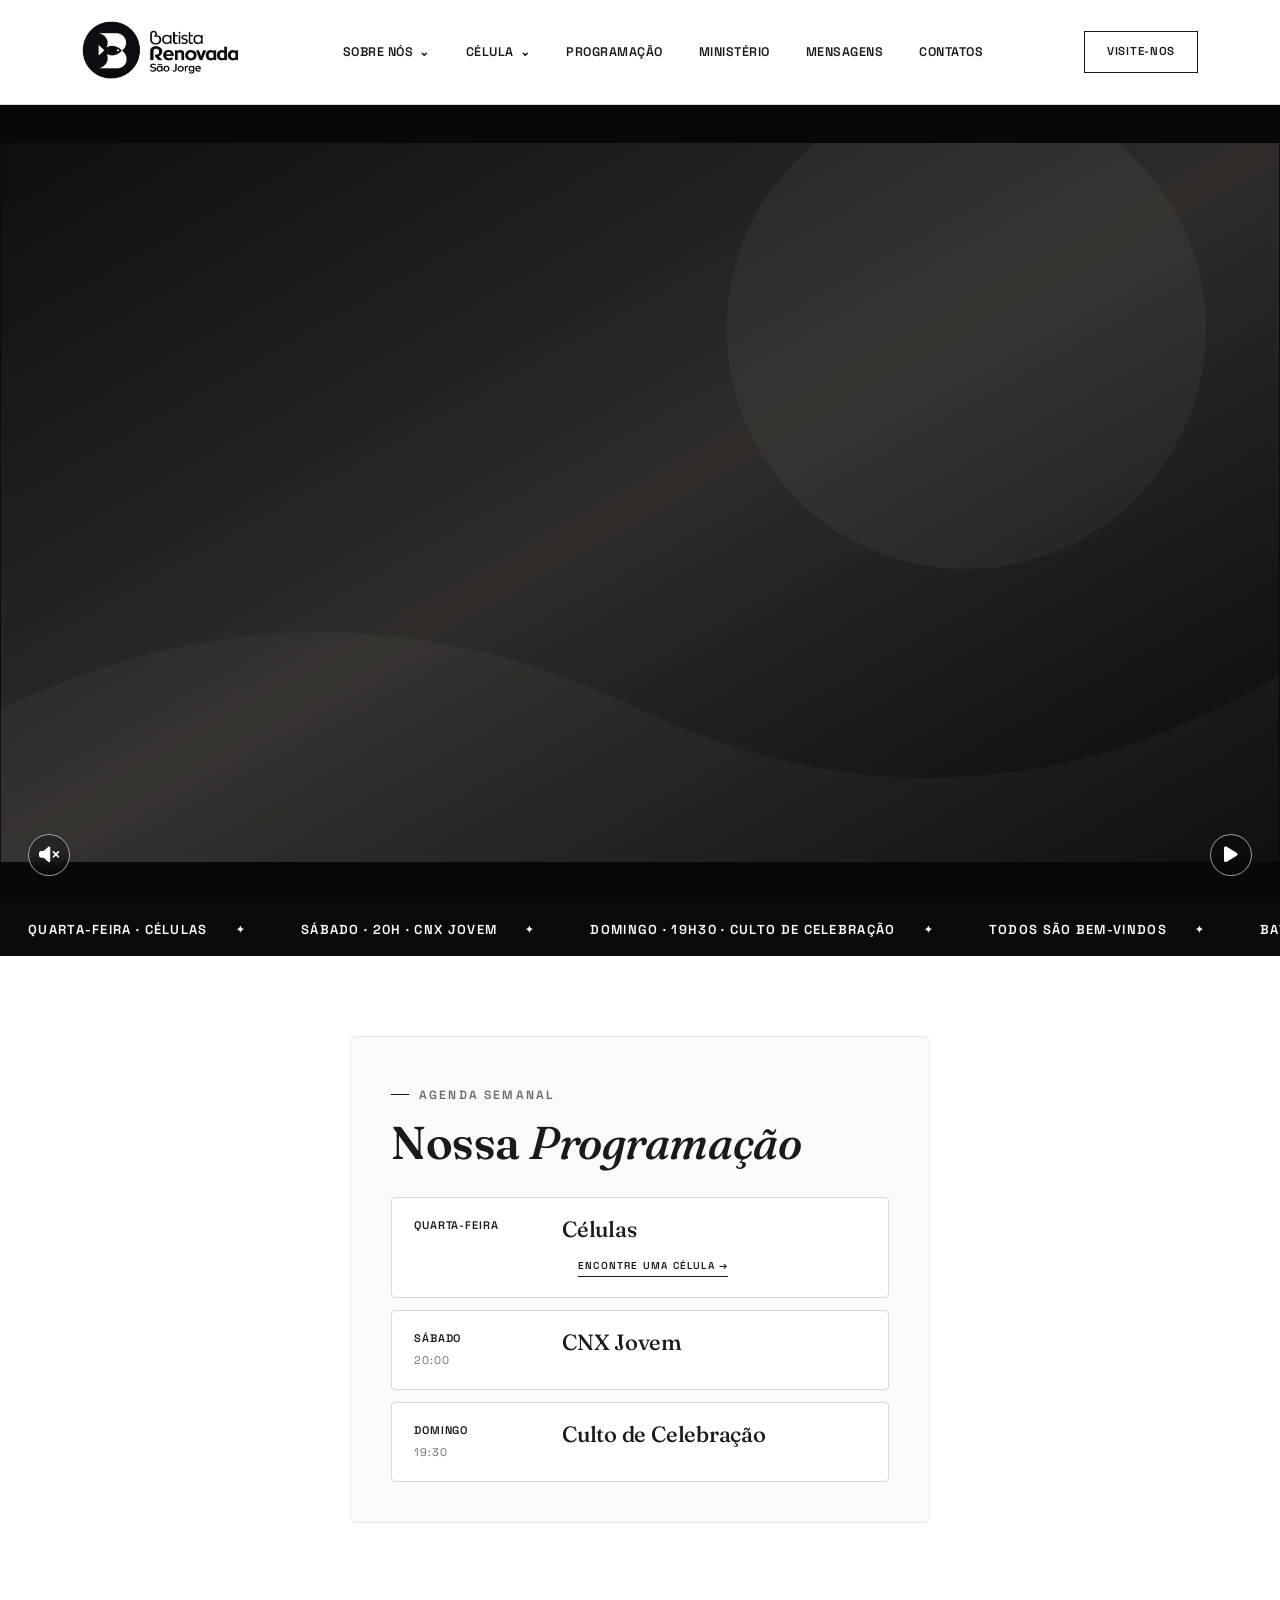
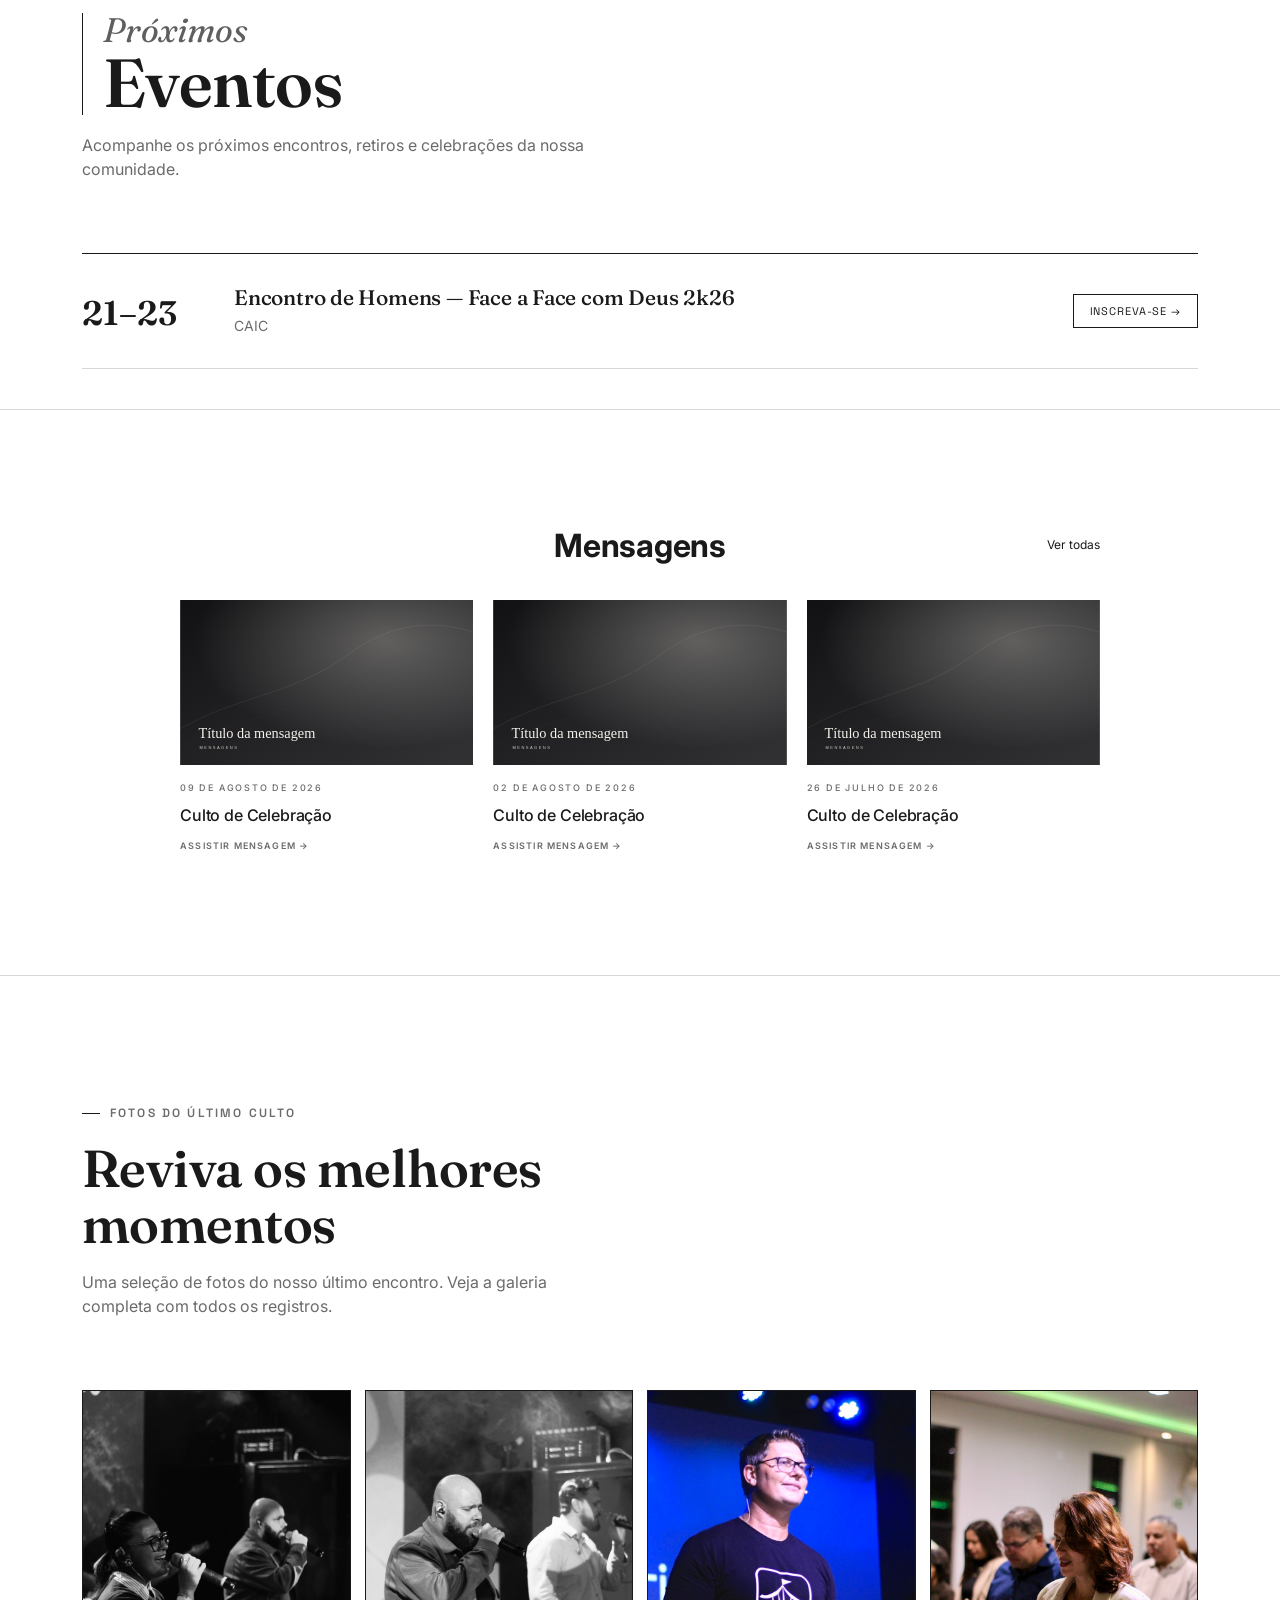
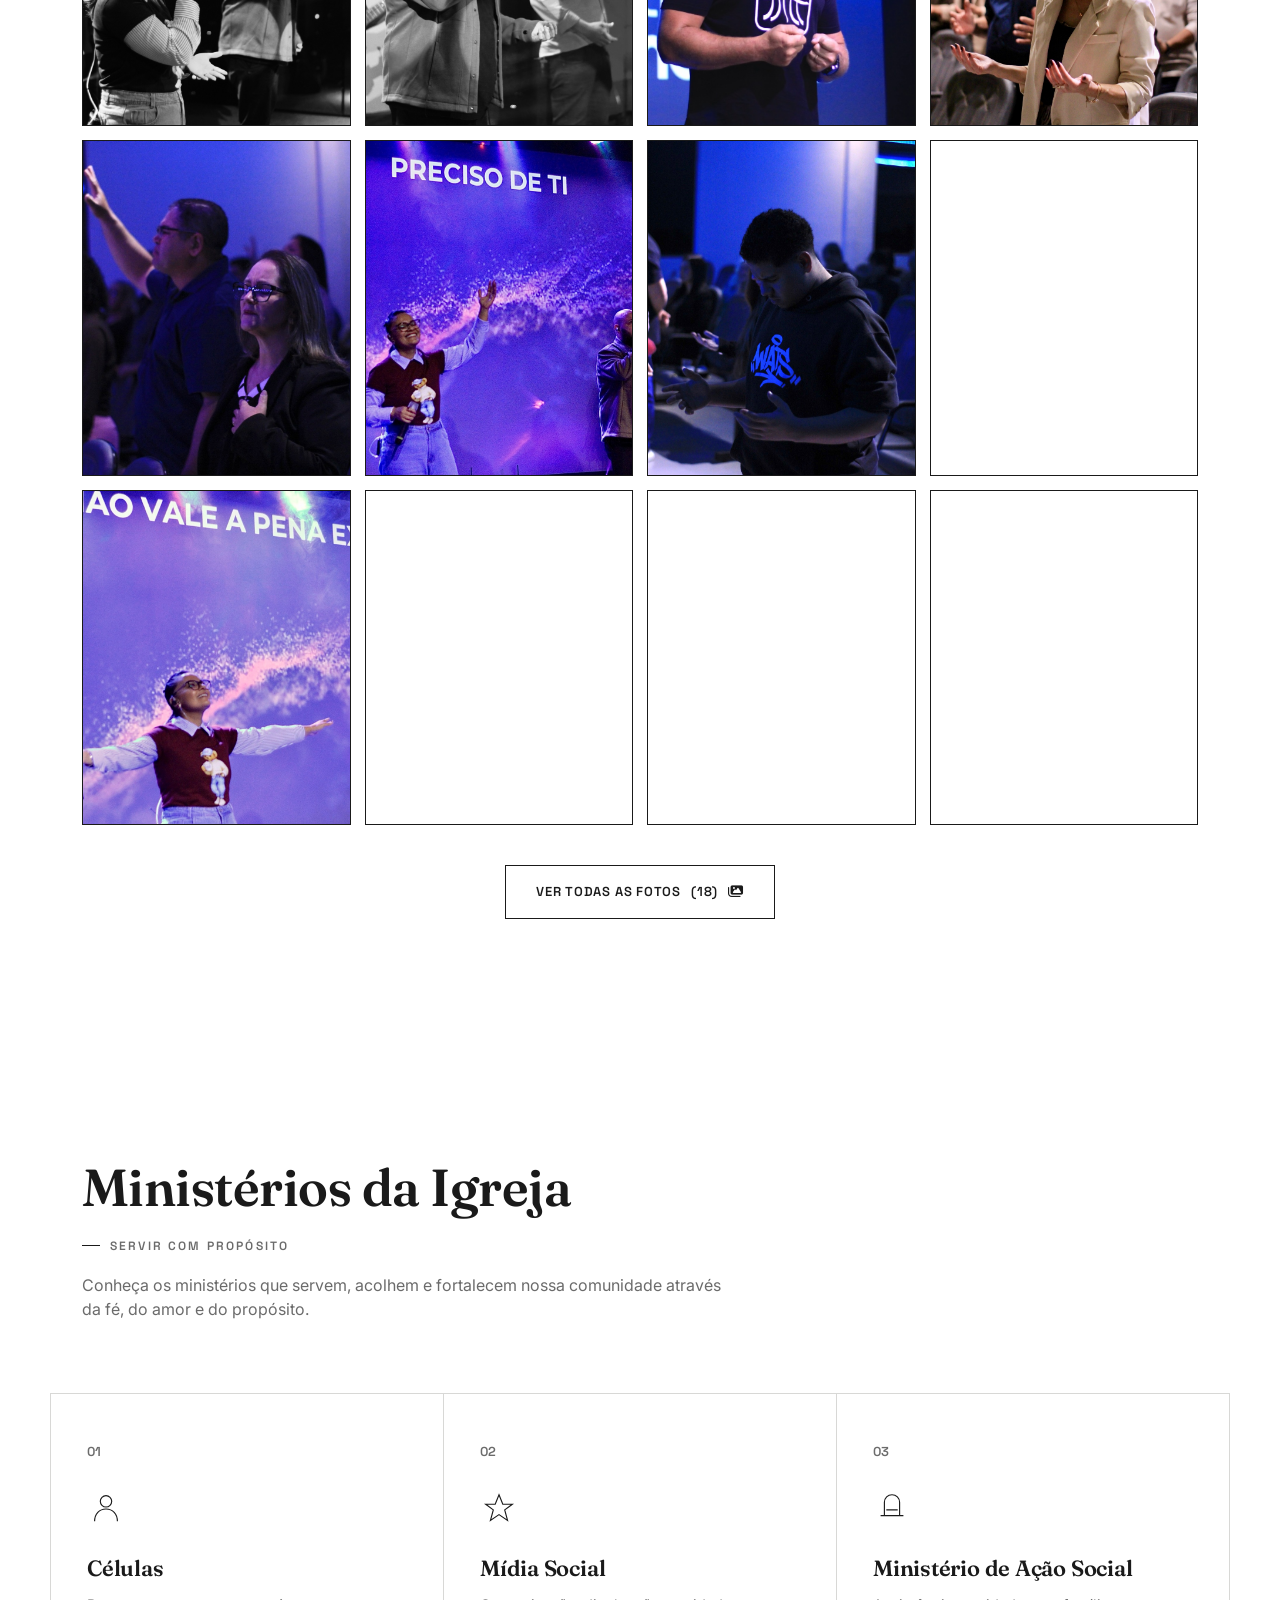
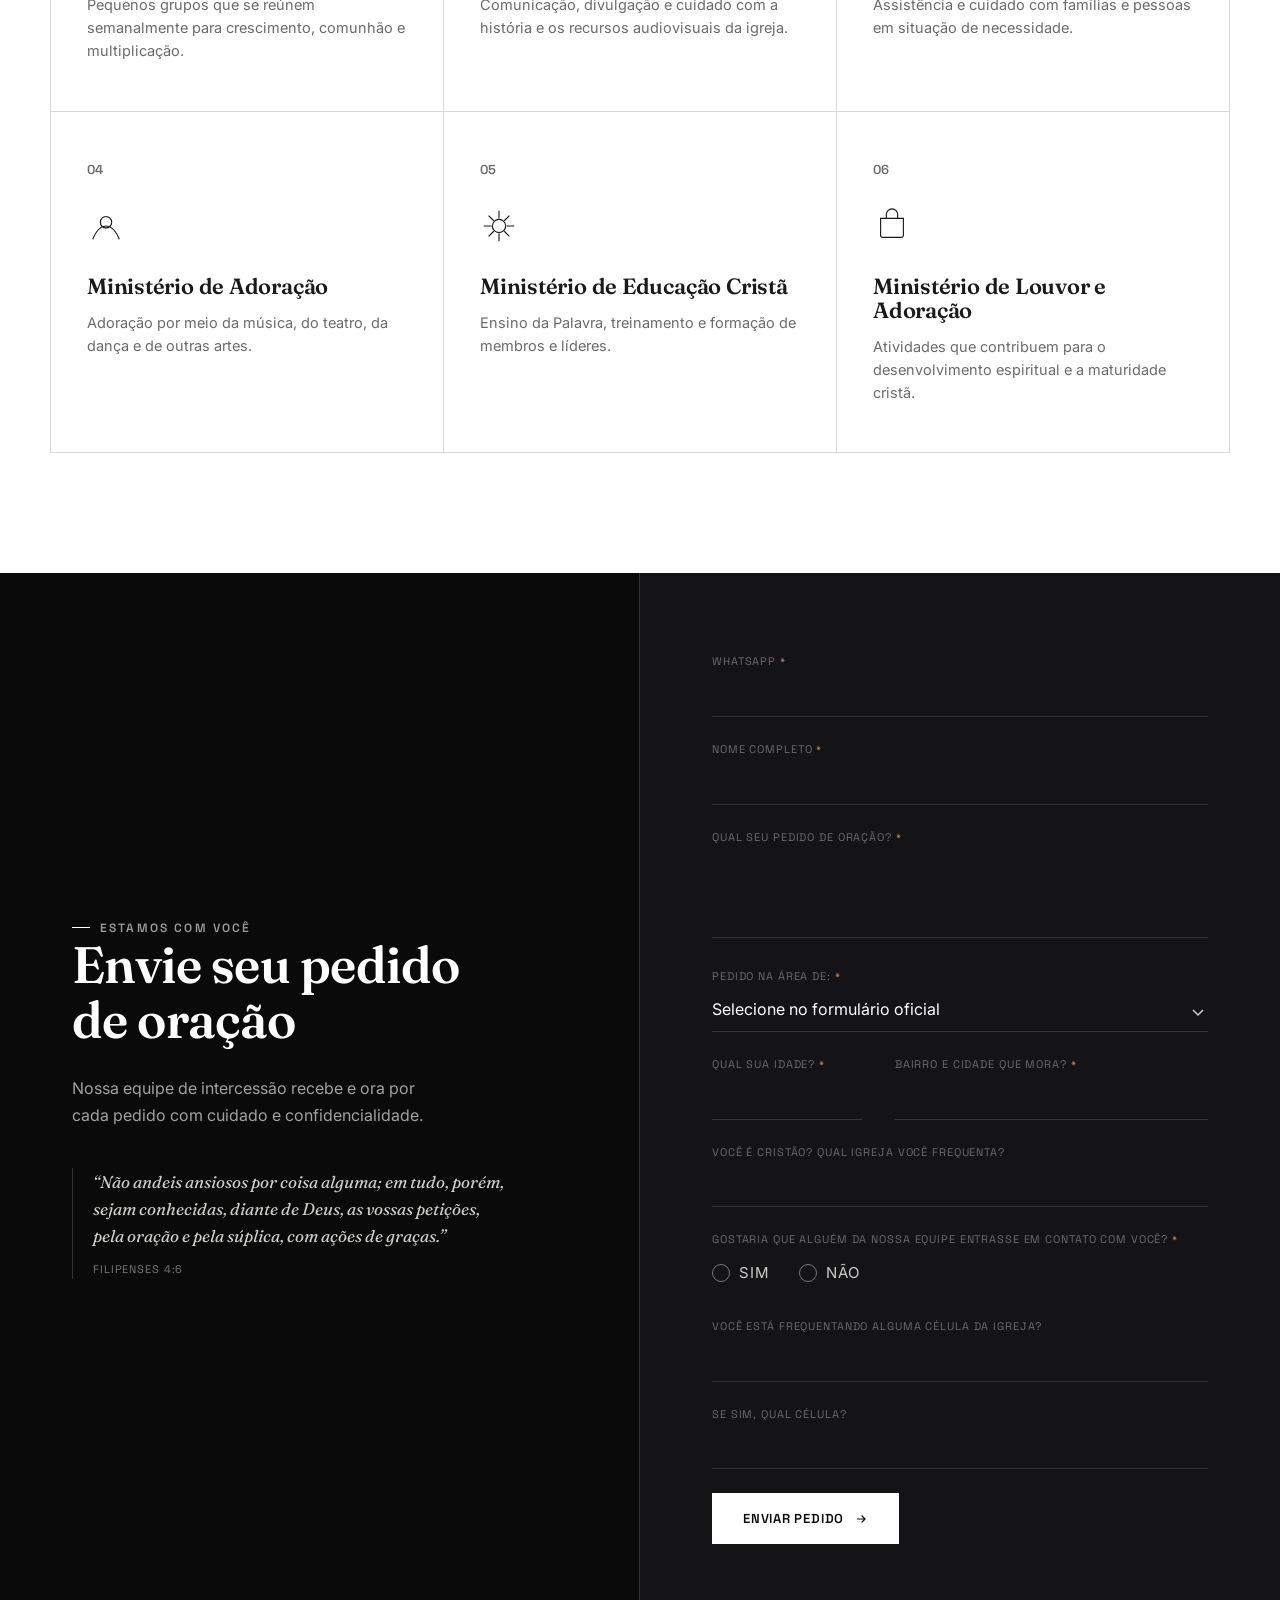
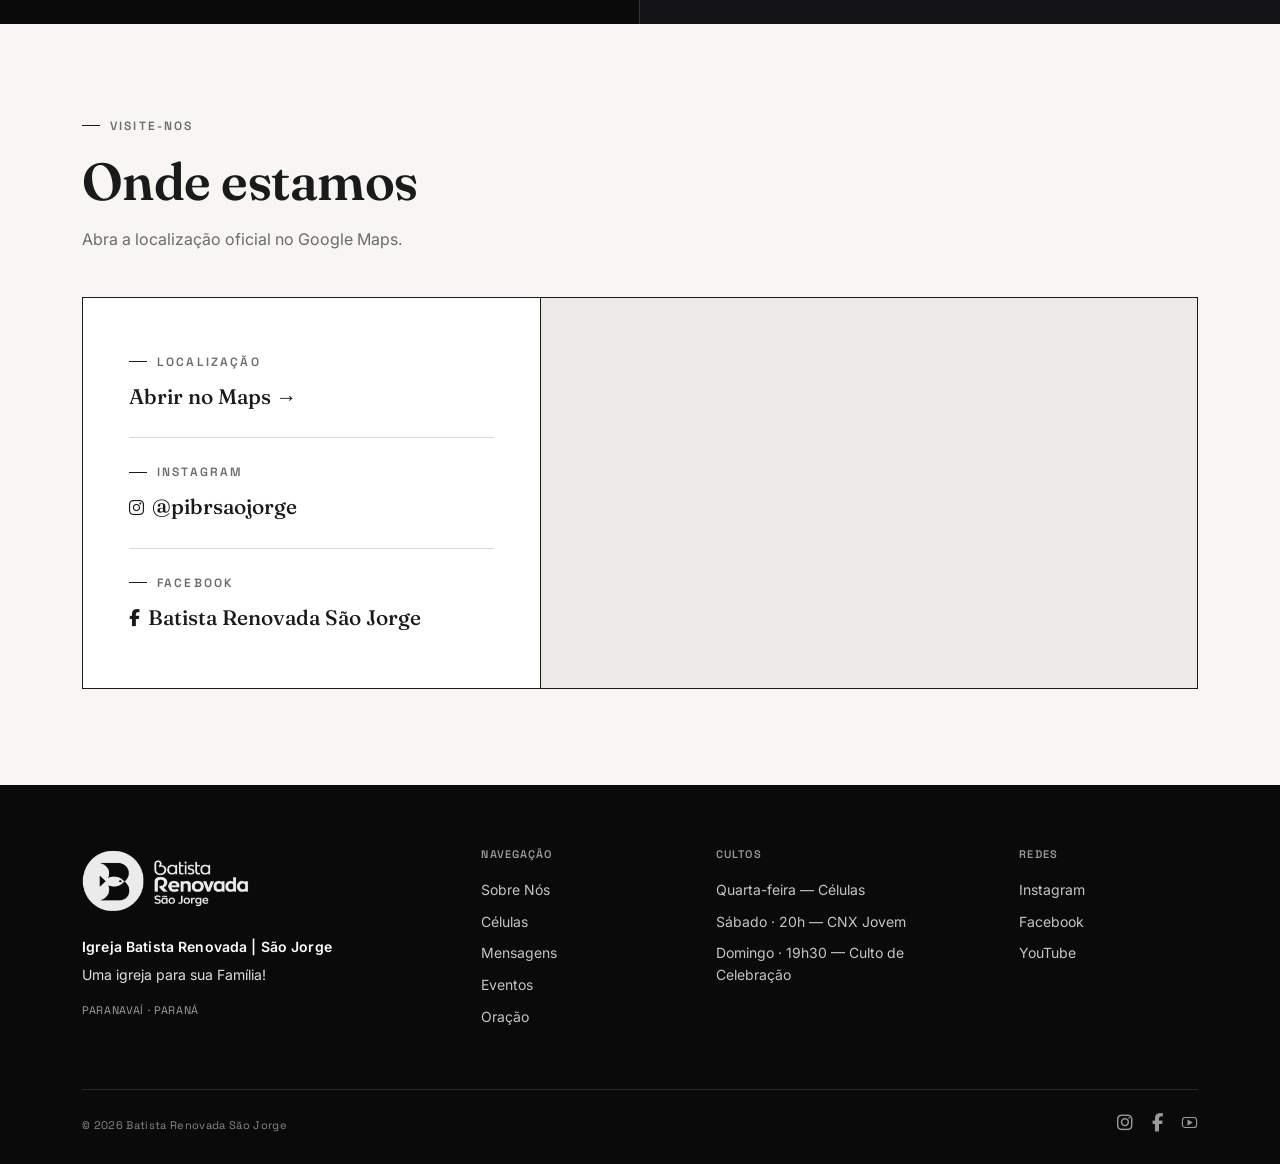
==== commit 9b6cabde: "atualizaçao site" ====
--- a/index.html
+++ b/index.html
@@ -34,8 +34,8 @@
         <div class="nav-dropdown__menu"><a href="celula.html">Encontre uma célula</a></div>
       </div>
       <a href="programacao.html">Programação</a>
-      <a href="#ministerios-lista">Ministério</a>
-      <a href="#mensagens">Mensagens</a>
+      <a href="ministerios.html">Ministério</a>
+      <a href="mensagens.html">Mensagens</a>
       <a href="contatos.html">Contatos</a>
     </div>
     <div class="nav-cta">
@@ -54,8 +54,8 @@
   </div>
   <div class="mobile-menu-group"><span>Célula</span><div><a href="celula.html">Encontre uma célula</a></div></div>
   <a href="programacao.html">Programação</a>
-  <a href="#ministerios-lista">Ministério</a>
-  <a href="#mensagens">Mensagens</a>
+  <a href="ministerios.html">Ministério</a>
+  <a href="mensagens.html">Mensagens</a>
   <a href="contatos.html">Contatos</a>
   <a href="https://www.instagram.com/pibrsaojorge/" class="btn btn-solid" target="_blank" rel="noopener noreferrer">Instagram</a>
 </div>
@@ -402,7 +402,7 @@
         <h4>Navegação</h4>
         <a href="sobre.html">Sobre Nós</a>
         <a href="celula.html">Células</a>
-        <a href="#mensagens">Mensagens</a>
+        <a href="mensagens.html">Mensagens</a>
         <a href="#eventos">Eventos</a>
         <a href="#oracao">Oração</a>
       </div>
--- a/style.css
+++ b/style.css
@@ -649,6 +649,22 @@
 .standalone-section#contato .s-head h1{margin:18px 0 0;font-size:clamp(38px,5vw,58px);line-height:1.05;}
 .standalone-section#contato .contact-info{min-width:0;}
 .standalone-section#contato .contact-info .item a{display:inline-flex;max-width:100%;overflow-wrap:anywhere;}
+.program-page #agenda{
+  min-height:auto;
+  padding-top:calc(105px + 36px);
+  padding-bottom:44px;
+}
+.program-page #eventos{padding-top:44px;padding-bottom:56px;}
+.ministries-page #ministerios-lista{
+  padding-top:calc(105px + 48px);
+  padding-bottom:88px;
+}
+.ministries-page .ministries-intro h1{
+  margin:0;
+  font-size:clamp(42px,5vw,66px);
+  line-height:1.02;
+}
+.ministries-page__grid-wrap{max-width:1180px;padding:0;}
 #ministerios-lista{scroll-margin-top:96px;}
 .min-grid{
   display:grid;grid-template-columns:repeat(3,1fr);gap:1px;
@@ -1128,4 +1144,8 @@
   .footer-col h4{margin-bottom:14px;}
   .footer-col a,.footer-col p{margin-bottom:8px;}
   .footer-bottom{flex-direction:column;gap:16px;align-items:flex-start;padding-top:20px;}
-}
+  .program-page #agenda{padding-top:calc(105px + 28px);padding-bottom:32px;}
+  .program-page #eventos{padding-top:34px;padding-bottom:46px;}
+  .ministries-page #ministerios-lista{padding-top:calc(105px + 34px);padding-bottom:64px;}
+  .ministries-page .ministries-intro h1{font-size:clamp(38px,11vw,48px);}
+}
